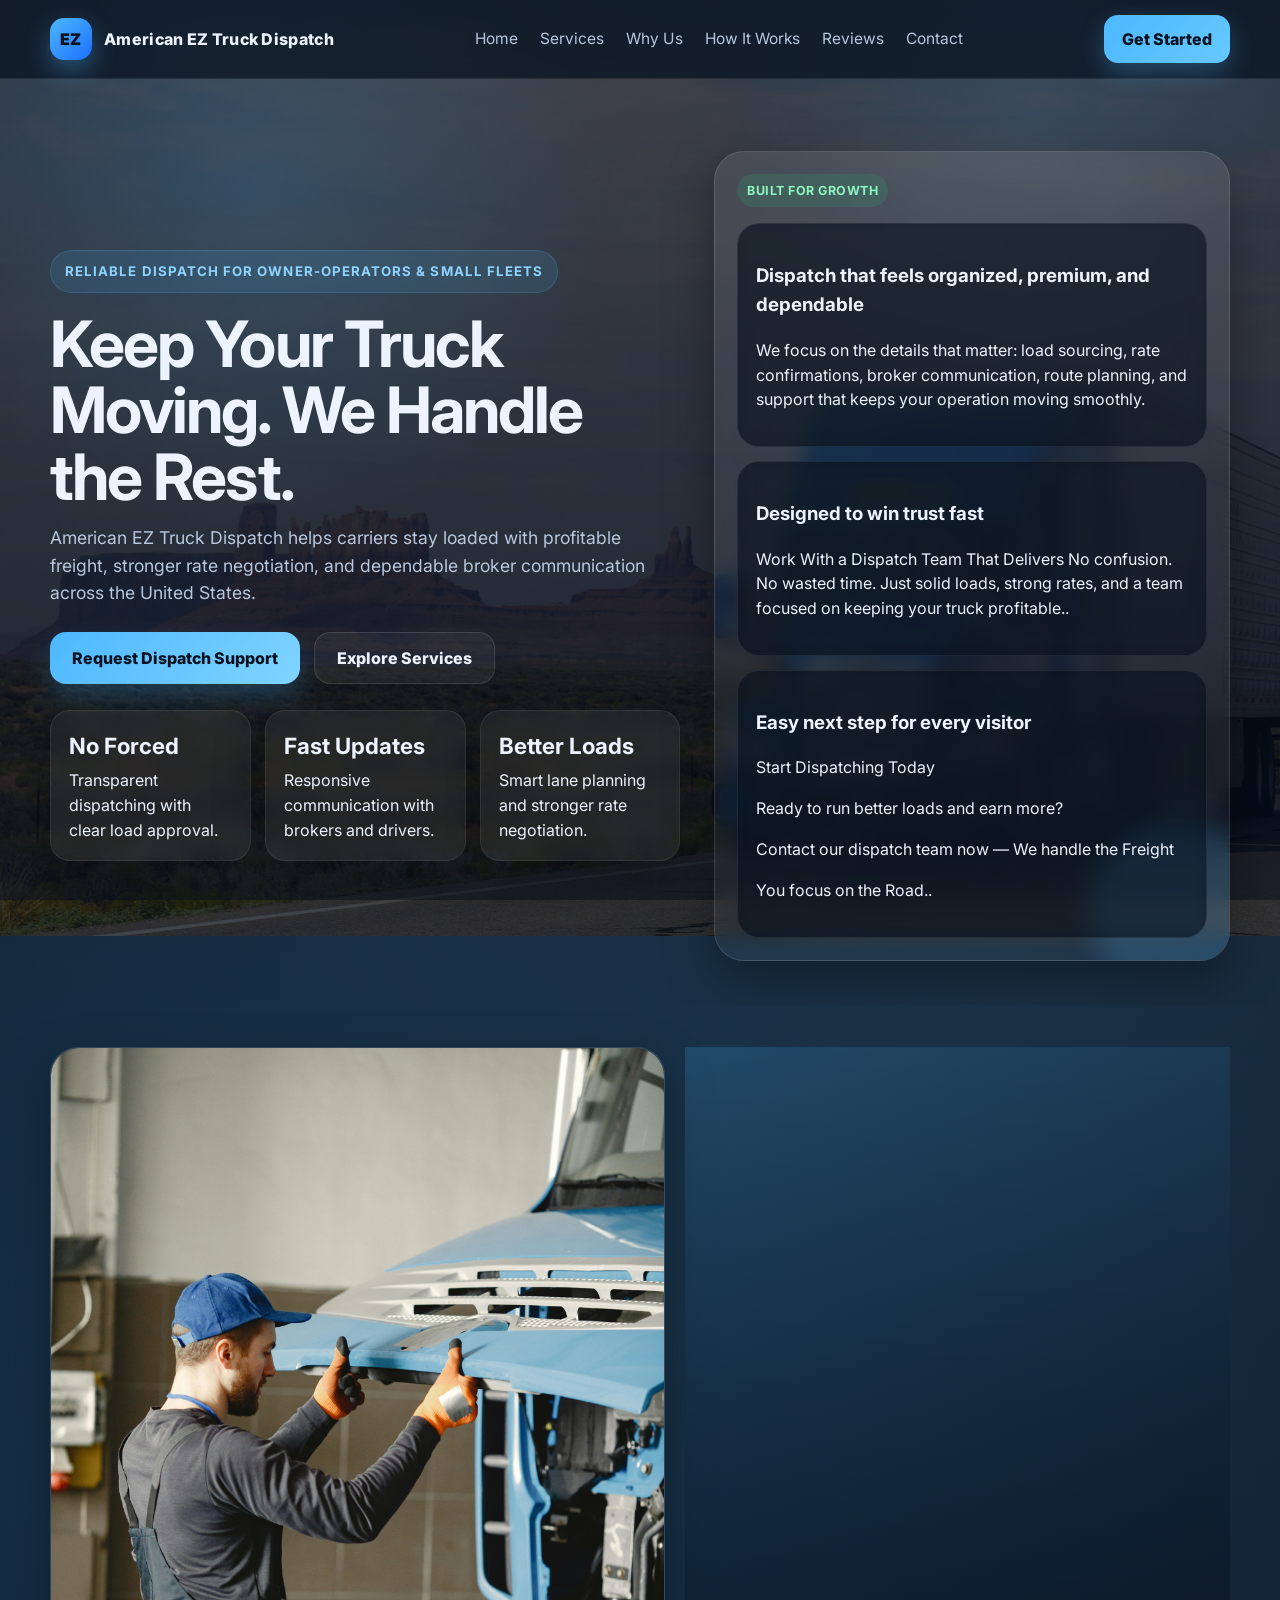
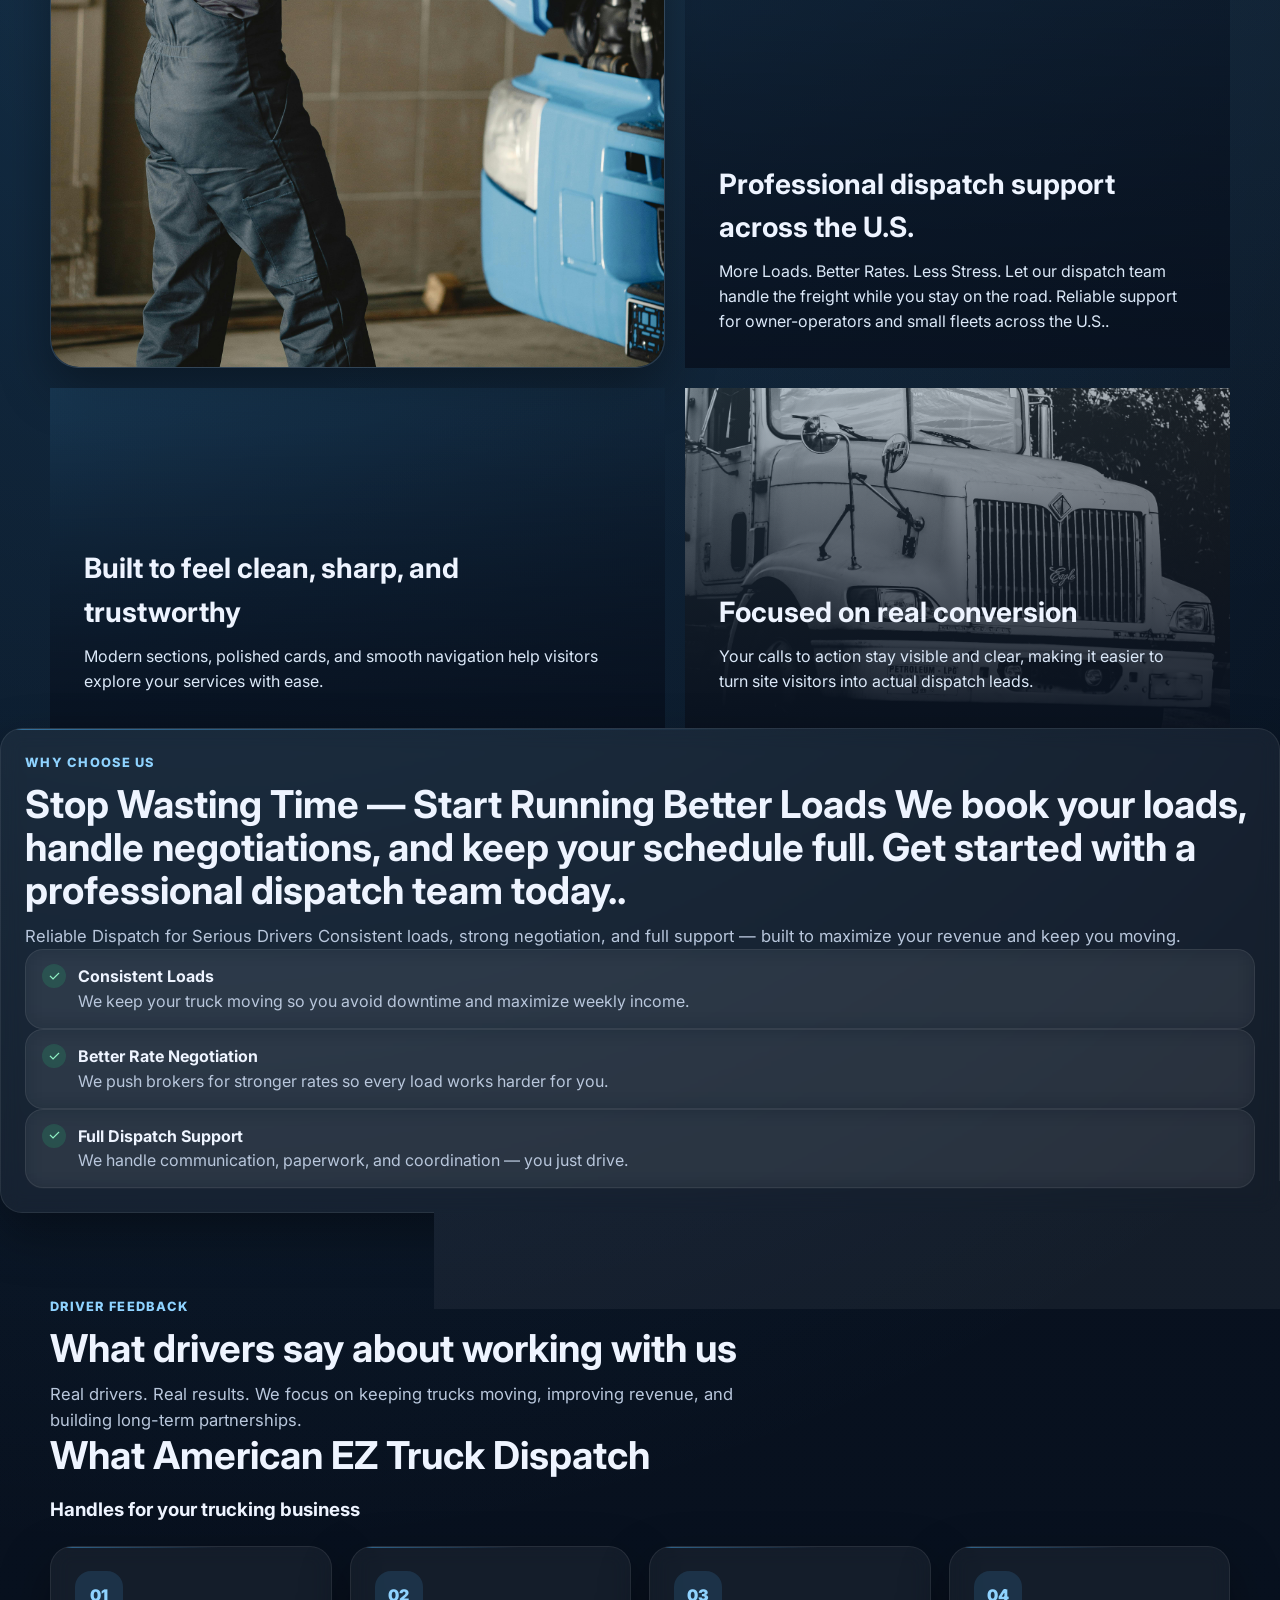
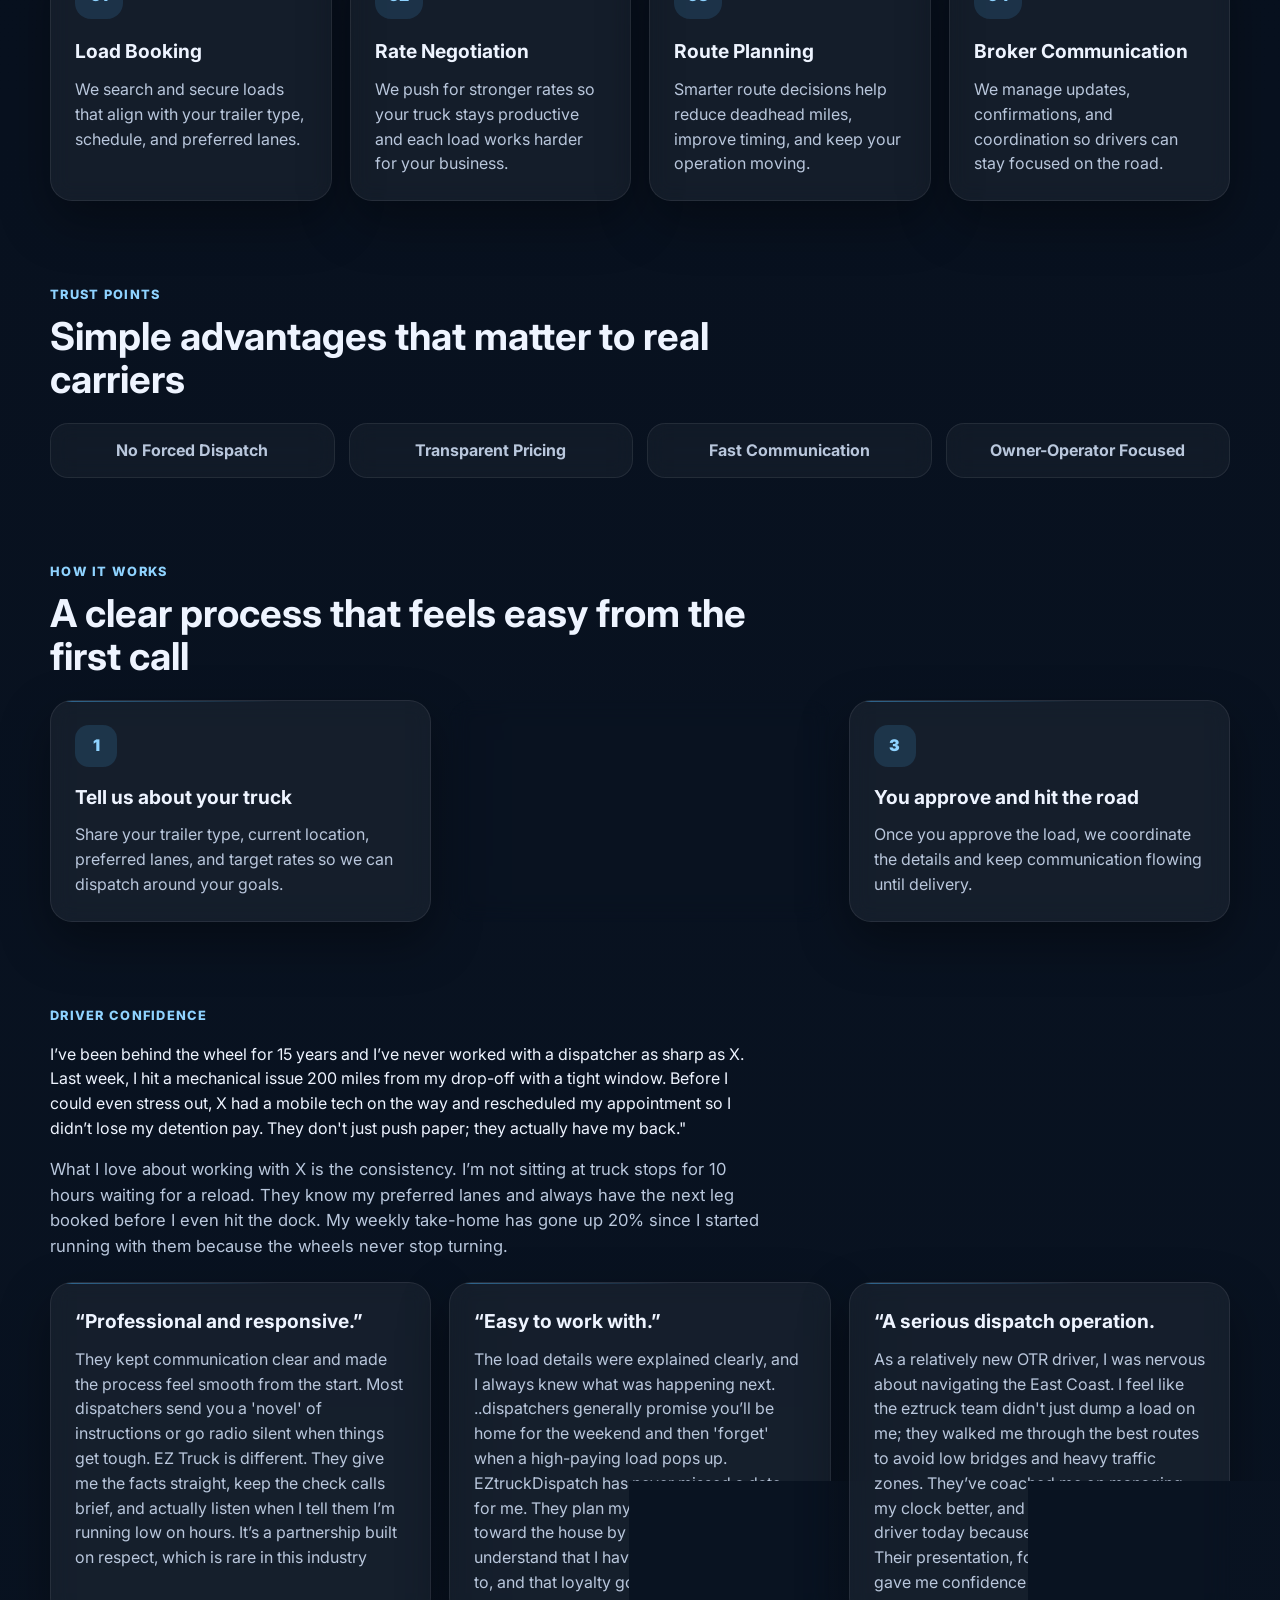
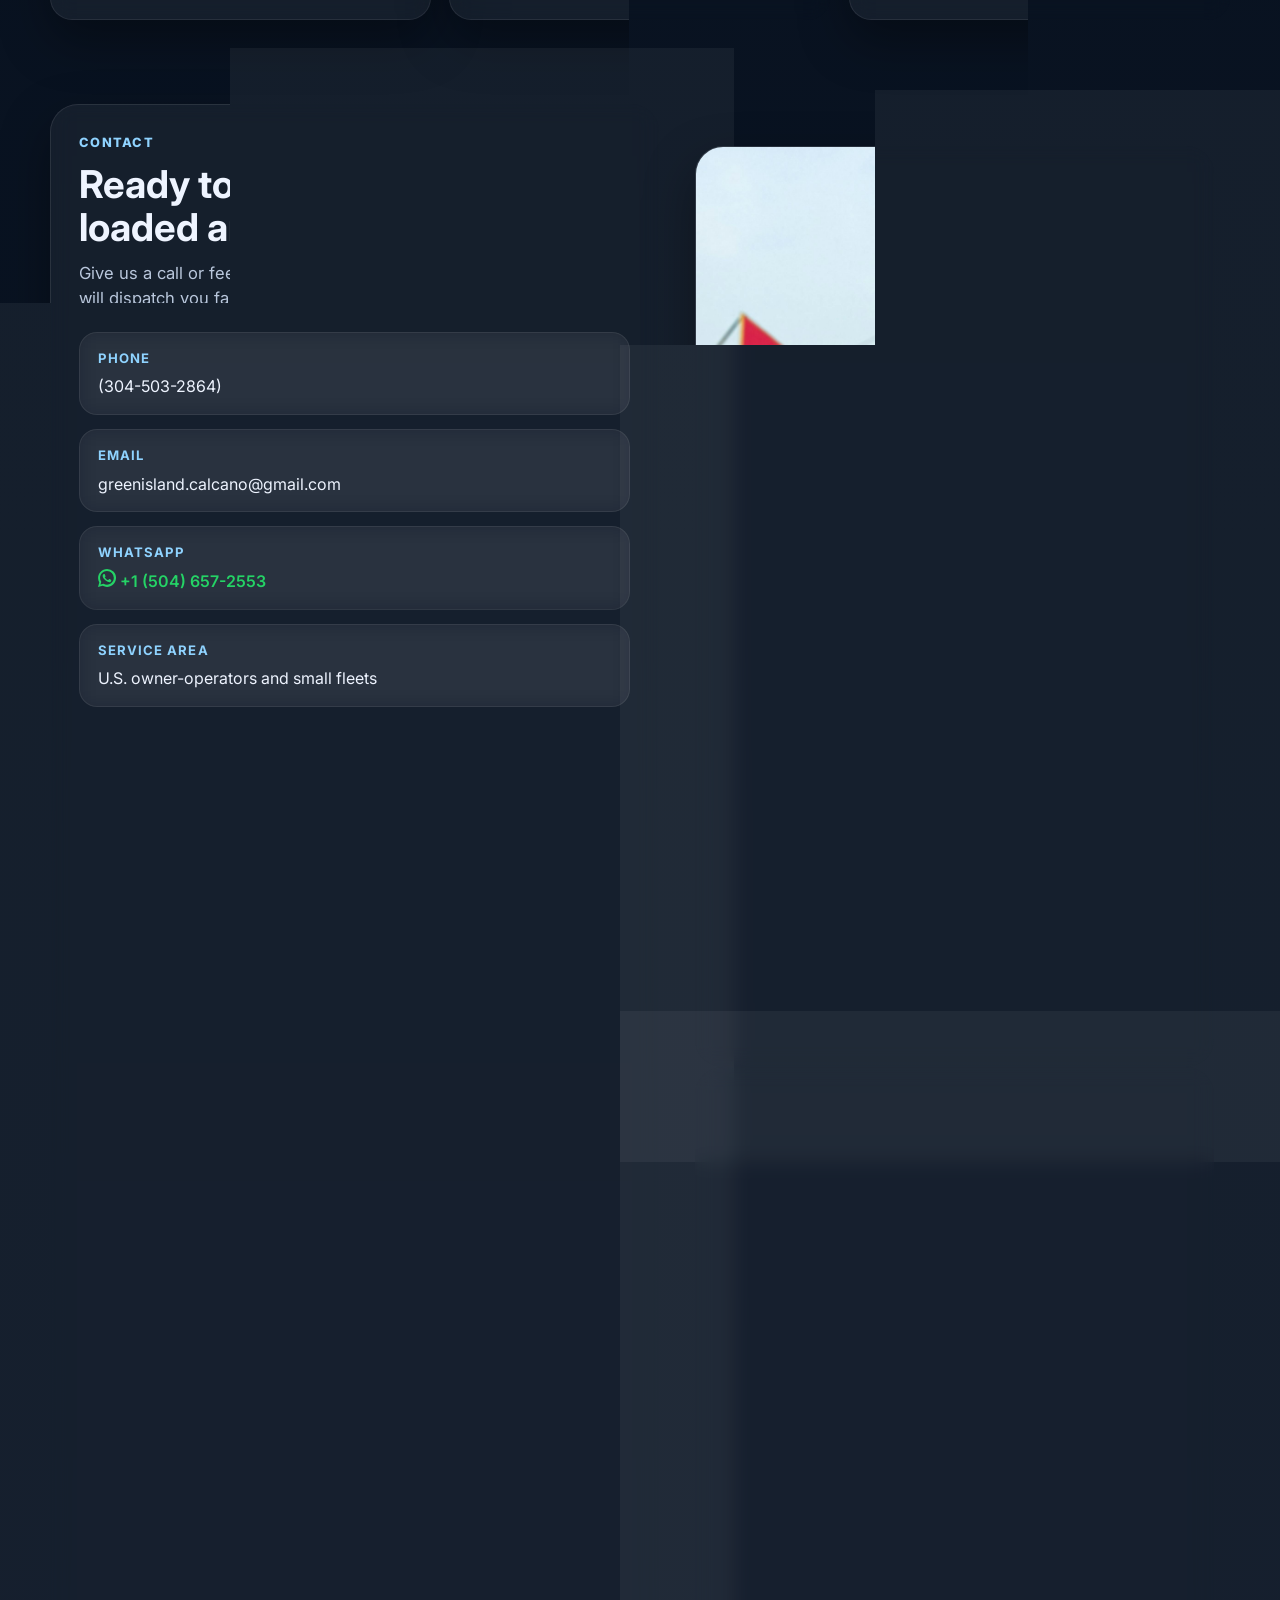
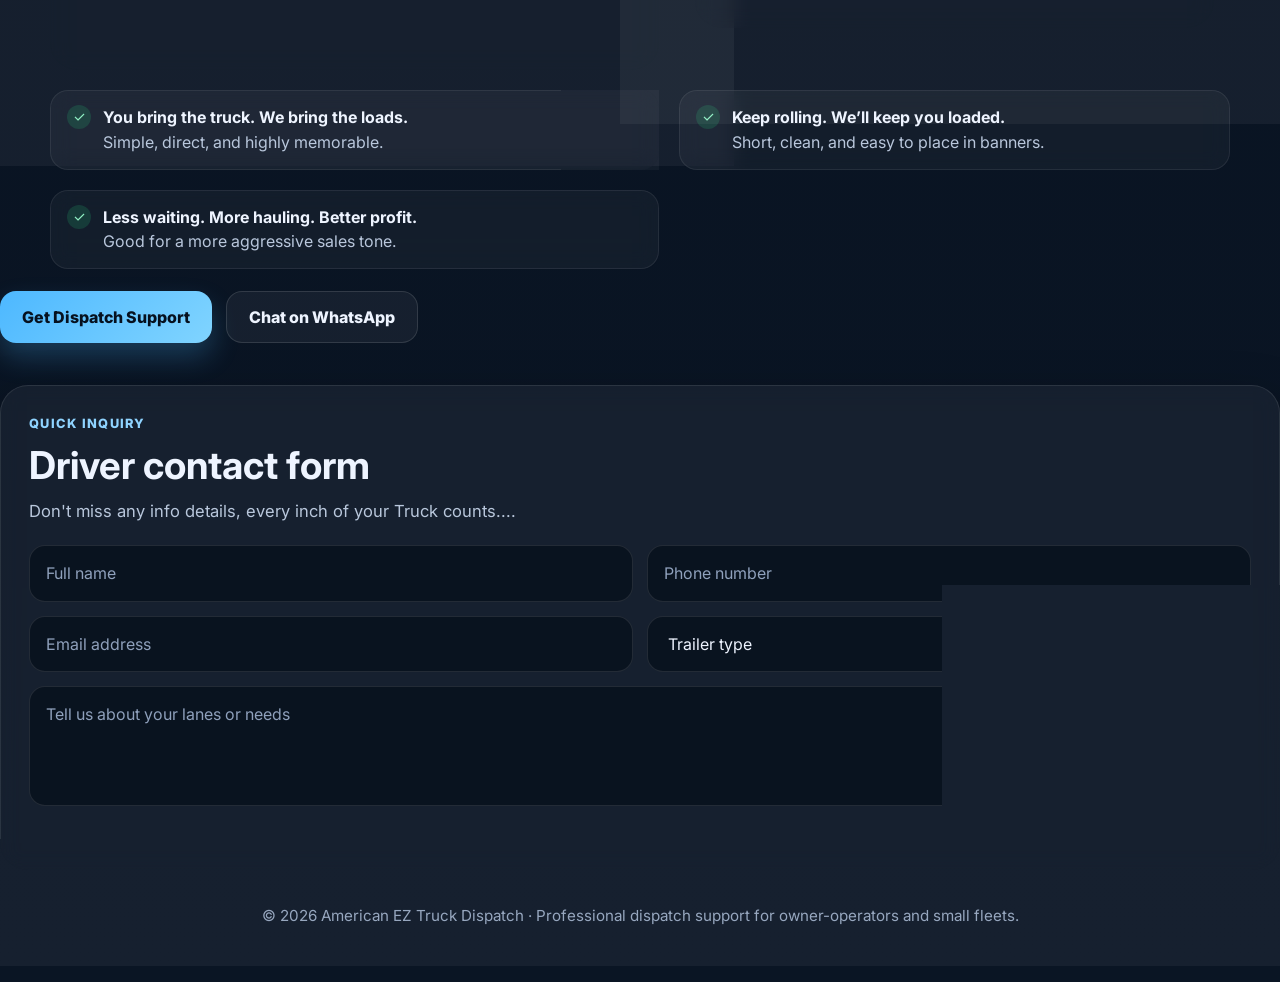
==== index.html @ eba37bed "Refactor slogan section in index.html Removed redundant slogan items and adjusted content for clarit" ====
<!DOCTYPE html>
<html lang="en">
<head>
 <link rel="stylesheet" href="/assets/css/style.css">
 <link href="https://fonts.googleapis.com/css2?family=Inter:wght@400;600;800&display=swap" rel="stylesheet">
 <meta charset="UTF-8" />
  <meta name="viewport" content="width=device-width, initial-scale=1.0" />
  <title>American EZ Truck Dispatch</title>
  <meta name="description" content="American EZ Truck Dispatch helps owner-operators and small fleets stay loaded with profitable freight through smart dispatch, rate negotiation, and reliable communication." />
  <style>
    :root {
      --bg: #08111f;
      --bg-soft: #0d1a2d;
      --panel: rgba(255,255,255,0.06);
      --panel-strong: rgba(255,255,255,0.1);
      --text: #eef4ff;
      --muted: #b9c7dc;
      --line: rgba(255,255,255,0.12);
      --accent: #4db8ff;
      --accent-2: #8fd3ff;
      --success: #29c77b;
      --shadow: 0 20px 50px rgba(0,0,0,0.35);
      --radius: 22px;
      --max: 1180px;
    }

    * { box-sizing: border-box; }
    html { scroll-behavior: smooth; }
    body {
      margin: 0;
      font-family: Inter, Arial, Helvetica, sans-serif;
      background:
        radial-gradient(circle at 15% 20%, rgba(77,184,255,0.18), transparent 28%),
        radial-gradient(circle at 85% 10%, rgba(143,211,255,0.12), transparent 22%),
        linear-gradient(180deg, #07101d 0%, #08111f 45%, #0a1524 100%);
      color: var(--text);
      line-height: 1.55;
    }

    a { color: inherit; text-decoration: none; }
    img { max-width: 100%; display: block; }

    .container {
      width: min(var(--max), calc(100% - 32px));
      margin: 0 auto;
    }

    .topbar {
      position: sticky;
      top: 0;
      z-index: 50;
      backdrop-filter: blur(14px);
      background: rgba(8, 17, 31, 0.72);
      border-bottom: 1px solid rgba(255,255,255,0.08);
    }

    .nav {
      display: flex;
      align-items: center;
      justify-content: space-between;
      gap: 20px;
      min-height: 78px;
    }

    .brand {
      display: flex;
      align-items: center;
      gap: 12px;
      font-weight: 800;
      letter-spacing: 0.3px;
    }

    .brand-mark {
      width: 42px;
      height: 42px;
      border-radius: 14px;
      display: grid;
      place-items: center;
      background: linear-gradient(135deg, var(--accent), #1d6fff);
      color: #06111f;
      font-weight: 900;
      box-shadow: 0 10px 24px rgba(77,184,255,0.35);
    }

    .nav-links {
      display: flex;
      align-items: center;
      gap: 22px;
      flex-wrap: wrap;
    }

    .nav-links a {
      color: var(--muted);
      font-size: 0.97rem;
      transition: 0.25s ease;
    }

    .nav-links a:hover { color: var(--text); }

    .nav-cta {
      display: inline-flex;
      align-items: center;
      justify-content: center;
      padding: 12px 18px;
      border-radius: 14px;
      background: linear-gradient(135deg, var(--accent), #66c8ff);
      color: #06111f;
      font-weight: 800;
      box-shadow: 0 10px 24px rgba(77,184,255,0.28);
    }

    .hero {
      position: relative;
      overflow: hidden;
      padding: 72px 0 44px;
    }

    .hero-grid {
      display: grid;
      grid-template-columns: 1.1fr 0.9fr;
      gap: 34px;
      align-items: center;
    }

    .eyebrow {
      display: inline-flex;
      padding: 10px 14px;
      border-radius: 999px;
      background: rgba(77,184,255,0.12);
      border: 1px solid rgba(77,184,255,0.18);
      color: var(--accent-2);
      font-size: 0.83rem;
      font-weight: 700;
      letter-spacing: 0.08em;
      text-transform: uppercase;
    }

    h1 {
      margin: 18px 0 14px;
      font-size: clamp(2.5rem, 5vw, 4.7rem);
      line-height: 1.04;
      letter-spacing: -0.03em;
    }

    .hero p.lead {
      max-width: 720px;
      font-size: 1.1rem;
      color: var(--muted);
      margin: 0 0 26px;
    }

    .hero-actions {
      display: flex;
      gap: 14px;
      flex-wrap: wrap;
      margin-bottom: 26px;
    }

    .btn {
      display: inline-flex;
      align-items: center;
      justify-content: center;
      min-height: 52px;
      padding: 0 22px;
      border-radius: 16px;
      font-weight: 800;
      transition: transform 0.22s ease, box-shadow 0.22s ease, background 0.22s ease;
    }

    .btn:hover { transform: translateY(-2px); }

    .btn-primary {
      background: linear-gradient(135deg, var(--accent), #80d4ff);
      color: #06111f;
      box-shadow: 0 14px 28px rgba(77,184,255,0.24);
    }

    .btn-secondary {
      background: rgba(255,255,255,0.05);
      border: 1px solid rgba(255,255,255,0.12);
      color: var(--text);
    }

    .hero-stats {
      display: grid;
      grid-template-columns: repeat(3, 1fr);
      gap: 14px;
      margin-top: 18px;
    }

    .stat {
      background: rgba(255,255,255,0.05);
      border: 1px solid rgba(255,255,255,0.08);
      border-radius: 20px;
      padding: 18px;
      box-shadow: var(--shadow);
    }

    .stat strong {
      display: block;
      font-size: 1.4rem;
      margin-bottom: 4px;
    }

    .hero-panel {
      position: relative;
      background: linear-gradient(180deg, rgba(255,255,255,0.09), rgba(255,255,255,0.04));
      border: 1px solid rgba(255,255,255,0.12);
      border-radius: 30px;
      padding: 22px;
      box-shadow: var(--shadow);
      overflow: hidden;
    }

    .hero-panel::before {
      content: "";
      position: absolute;
      inset: auto -40px -40px auto;
      width: 180px;
      height: 180px;
      border-radius: 50%;
      background: rgba(77,184,255,0.18);
      filter: blur(12px);
    }

    .mini-tag {
      display: inline-flex;
      padding: 7px 10px;
      border-radius: 999px;
      background: rgba(41,199,123,0.14);
      color: #8df5c1;
      font-size: 0.78rem;
      font-weight: 700;
      letter-spacing: 0.04em;
      text-transform: uppercase;
    }

    .panel-card {
      margin-top: 16px;
      background: rgba(7, 15, 27, 0.68);
      border: 1px solid rgba(255,255,255,0.08);
      border-radius: 22px;
      padding: 18px;
    }

    .panel-card + .panel-card { margin-top: 14px; }

    .section {
      padding: 42px 0;
    }

    .section-head {
      max-width: 720px;
      margin-bottom: 22px;
    }

    .section-kicker {
      color: var(--accent-2);
      text-transform: uppercase;
      letter-spacing: 0.1em;
      font-size: 0.8rem;
      font-weight: 800;
      margin-bottom: 10px;
    }

    h2 {
      font-size: clamp(1.8rem, 3vw, 3rem);
      line-height: 1.12;
      margin: 0 0 12px;
    }

    .section-desc {
      color: var(--muted);
      margin: 0;
      font-size: 1.04rem;
    }

    .cards-3, .cards-4, .steps, .reviews {
      display: grid;
      gap: 18px;
    }

    .cards-3 { grid-template-columns: repeat(3, 1fr); }
    .cards-4 { grid-template-columns: repeat(4, 1fr); }
    .steps { grid-template-columns: repeat(3, 1fr); }
    .reviews { grid-template-columns: repeat(3, 1fr); }

    .card {
      background: rgba(255,255,255,0.05);
      border: 1px solid rgba(255,255,255,0.08);
      border-radius: var(--radius);
      padding: 24px;
      box-shadow: var(--shadow);
      position: relative;
      overflow: hidden;
    }

    .card::after {
      content: "";
      position: absolute;
      inset: 0 auto auto 0;
      width: 100%;
      height: 1px;
      background: linear-gradient(90deg, rgba(77,184,255,0.5), transparent 60%);
    }

    .icon-box {
      width: 48px;
      height: 48px;
      border-radius: 16px;
      display: grid;
      place-items: center;
      background: rgba(77,184,255,0.14);
      color: var(--accent-2);
      font-weight: 900;
      margin-bottom: 18px;
    }

    .card h3 { margin: 0 0 10px; font-size: 1.2rem; }
    .card p { margin: 0; color: var(--muted); }

    .split {
      display: grid;
      grid-template-columns: 1.06fr 0.94fr;
      gap: 20px;
      align-items: stretch;
    }

    .check-list {
      display: grid;
      gap: 12px;
      margin-top: 18px;
    }

    .check-item {
      display: flex;
      gap: 12px;
      align-items: flex-start;
      padding: 14px 16px;
      background: rgba(255,255,255,0.04);
      border: 1px solid rgba(255,255,255,0.08);
      border-radius: 18px;
    }

    .check {
      width: 24px;
      height: 24px;
      border-radius: 50%;
      display: grid;
      place-items: center;
      background: rgba(41,199,123,0.18);
      color: #92f3c6;
      font-size: 0.9rem;
      flex: 0 0 24px;
    }

    .step-number {
      display: inline-flex;
      width: 42px;
      height: 42px;
      border-radius: 14px;
      align-items: center;
      justify-content: center;
      background: rgba(77,184,255,0.15);
      color: var(--accent-2);
      font-weight: 900;
      margin-bottom: 16px;
    }

    .slider-shell {
      position: relative;
      overflow: hidden;
      border-radius: 28px;
      border: 1px solid rgba(255,255,255,0.08);
      background: linear-gradient(135deg, rgba(255,255,255,0.07), rgba(255,255,255,0.03));
      box-shadow: var(--shadow);
      min-height: 340px;
    }

    .slides {
      display: flex;
      width: 300%;
      animation: slideShow 16s infinite;
    }

    .slide {
      width: 100%;
      min-height: 340px;
      padding: 34px;
      display: flex;
      flex-direction: column;
      justify-content: end;
      background-size: cover;
      background-position: center;
      position: relative;
    }

    .slide::before {
      content: "";
      position: absolute;
      inset: 0;
      background: linear-gradient(180deg, rgba(8,17,31,0.08) 0%, rgba(8,17,31,0.72) 74%, rgba(8,17,31,0.92) 100%);
    }

    .slide-content {
      position: relative;
      z-index: 1;
      max-width: 520px;
    }

    .slide h3 {
      margin: 0 0 10px;
      font-size: 1.75rem;
    }

    .slide p { margin: 0; color: #dbe8f8; }

    .slide-1 {
      background-image: linear-gradient(135deg, rgba(77,184,255,0.22), rgba(8,17,31,0.2)), url('https://images.unsplash.com/photo-1519003722824-194d4455a60c?auto=format&fit=crop&w=1400&q=80');
    }

    .slide-2 {
      background-image: linear-gradient(135deg, rgba(77,184,255,0.14), rgba(8,17,31,0.22)), url('https://images.unsplash.com/photo-1601584115197-04ecc0da31d7?auto=format&fit=crop&w=1400&q=80');
    }
.slide-3 {
  background-image: 
    linear-gradient(135deg, rgba(77,184,255,0.12), rgba(8,17,31,0.2)),
    url('/assets/images/white-truck.jpg');
}

    .contact-grid {
      display: grid;
      grid-template-columns: 1.05fr 0.95fr;
      gap: 20px;
    }

    .contact-box {
      background: rgba(255,255,255,0.05);
      border: 1px solid rgba(255,255,255,0.09);
      border-radius: 28px;
      padding: 28px;
      box-shadow: var(--shadow);
    }

    .contact-list {
      display: grid;
      gap: 14px;
      margin-top: 20px;
    }

    .contact-item {
      padding: 15px 18px;
      border-radius: 18px;
      background: rgba(255,255,255,0.04);
      border: 1px solid rgba(255,255,255,0.08);
    }

    .contact-item span {
      display: block;
      color: var(--accent-2);
      font-size: 0.82rem;
      text-transform: uppercase;
      letter-spacing: 0.08em;
      font-weight: 700;
      margin-bottom: 6px;
    }

    form {
      display: grid;
      gap: 14px;
      margin-top: 20px;
    }

    input, select, textarea {
      width: 100%;
      border: 1px solid rgba(255,255,255,0.1);
      background: rgba(7,15,27,0.7);
      color: var(--text);
      border-radius: 16px;
      padding: 15px 16px;
      font: inherit;
      outline: none;
    }

    textarea { min-height: 120px; resize: vertical; }
    input::placeholder, textarea::placeholder { color: #8fa1bc; }

    .form-row {
      display: grid;
      grid-template-columns: repeat(2, 1fr);
      gap: 14px;
    }

    .trust-band {
      margin-top: 10px;
      display: grid;
      grid-template-columns: repeat(4, 1fr);
      gap: 14px;
    }

    .trust-pill {
      text-align: center;
      padding: 14px;
      border-radius: 18px;
      background: rgba(255,255,255,0.04);
      border: 1px solid rgba(255,255,255,0.08);
      color: var(--muted);
      font-weight: 700;
    }

    footer {
      padding: 34px 0 54px;
      color: #97a7bf;
      text-align: center;
      font-size: 0.95rem;
    }

    @keyframes slideShow {
      0%, 28% { transform: translateX(0); }
      33%, 61% { transform: translateX(-33.3333%); }
      66%, 94% { transform: translateX(-66.6666%); }
      100% { transform: translateX(0); }
    }

    @media (max-width: 1100px) {
      .hero-grid, .split, .contact-grid, .cards-4 {
        grid-template-columns: 1fr 1fr;
      }
      .cards-3, .steps, .reviews, .trust-band {
        grid-template-columns: repeat(2, 1fr);
      }
    }

    @media (max-width: 820px) {
      .nav { flex-wrap: wrap; padding: 14px 0; }
      .nav-links { width: 100%; justify-content: center; }
      .hero-grid, .split, .contact-grid, .cards-3, .cards-4, .steps, .reviews, .trust-band, .form-row, .hero-stats {
        grid-template-columns: 1fr;
      }
      .hero { padding-top: 46px; }
      .slide { min-height: 280px; padding: 24px; }
      .slider-shell { min-height: 280px; }
    }
  </style>
</head>
<body>
  <header class="topbar">
    <div class="container nav">
      <a class="brand" href="#home">
        <span class="brand-mark">EZ</span>
        <span>American EZ Truck Dispatch</span>
      </a>

      <nav class="nav-links" aria-label="Main navigation">
        <a href="#home">Home</a>
        <a href="#services">Services</a>
        <a href="#why-us">Why Us</a>
        <a href="#how-it-works">How It Works</a>
        <a href="#reviews">Reviews</a>
        <a href="#contact">Contact</a>
      </nav>

      <a class="nav-cta" href="#contact">Get Started</a>
    </div>
  </header>

  <main>
    <section class="hero" id="home">
      <div class="container hero-grid">
        <div>
          <span class="eyebrow">Reliable Dispatch for Owner-Operators & Small Fleets</span>
          <h1>Keep Your Truck Moving. We Handle the Rest.</h1>
          <p class="lead">
            American EZ Truck Dispatch helps carriers stay loaded with profitable freight, stronger rate negotiation, and dependable broker communication across the United States.
          </p>

          <div class="hero-actions">
            <a class="btn btn-primary" href="#contact">Request Dispatch Support</a>
            <a class="btn btn-secondary" href="#services">Explore Services</a>
          </div>

          <div class="hero-stats">
            <div class="stat">
              <strong>No Forced</strong>
              Transparent dispatching with clear load approval.
            </div>
            <div class="stat">
              <strong>Fast Updates</strong>
              Responsive communication with brokers and drivers.
            </div>
            <div class="stat">
              <strong>Better Loads</strong>
              Smart lane planning and stronger rate negotiation.
            </div>
          </div>
        </div>

        <div class="hero-panel">
          <span class="mini-tag">Built for growth</span>
          <div class="panel-card">
            <h3>Dispatch that feels organized, premium, and dependable</h3>
            <p>We focus on the details that matter: load sourcing, rate confirmations, broker communication, route planning, and support that keeps your operation moving smoothly.</p>
          </div>
          <div class="panel-card">
            <h3>Designed to win trust fast</h3>
            <p>Work With a Dispatch Team That Delivers
             No confusion. No wasted time. Just solid loads, 
             strong rates, and a team focused on keeping your truck profitable..</p>
          </div>
          <div class="panel-card">
            <h3>Easy next step for every visitor</h3>
            <p>Start Dispatching Today</p>
             <p>Ready to run better loads and earn more?</p> 
             <p>Contact our dispatch team now — We handle the Freight</p>
             <p>You focus on the Road..</p>
          </div>
        </div>
      </div>
    </section>

    <section class="section">
      <div class="container split">
        <div class="slider-shell" style="padding:0; overflow:hidden;">
  <img src="/assets/images/checking-truck.jpg" alt="Truck dispatch service" style="width:100%; height:100%; object-fit:cover; border-radius:28px;">
</div>
            <article class="slide slide-1">
              <div class="slide-content">
                <h3>Professional dispatch support across the U.S.</h3>
                <p>More Loads. Better Rates. Less Stress.
                 Let our dispatch team handle the freight while you stay on the road. 
                 Reliable support for owner-operators and small fleets across the U.S..</p>
              </div>
            </article>
            <article class="slide slide-2">
              <div class="slide-content">
                <h3>Built to feel clean, sharp, and trustworthy</h3>
                <p>Modern sections, polished cards, and smooth navigation help visitors explore your services with ease.</p>
              </div>
            </article>
            <article class="slide slide-3">
              <div class="slide-content">
                <h3>Focused on real conversion</h3>
                <p>Your calls to action stay visible and clear, making it easier to turn site visitors into actual dispatch leads.</p>
              </div>
            </article>
          </div>
        </div>

        <div class="card" id="why-us">
          <div class="section-kicker">Why choose us</div>
          <h2>Stop Wasting Time — Start Running Better Loads
           We book your loads, handle negotiations, 
           and keep your schedule full. 
           Get started with a professional dispatch team today..</h2>
          <p class="section-desc">Reliable Dispatch for Serious Drivers
           Consistent loads, strong negotiation, 
           and full support — built to maximize your revenue and keep you moving.</p>

          <div class="check-item">
  <span class="check">✓</span>
  <div>
    <strong>Consistent Loads</strong><br>
    <span style="color:var(--muted);">We keep your truck moving so you avoid downtime and maximize weekly income.</span>
  </div>
</div>

<div class="check-item">
  <span class="check">✓</span>
  <div>
    <strong>Better Rate Negotiation</strong><br>
    <span style="color:var(--muted);">We push brokers for stronger rates so every load works harder for you.</span>
  </div>
</div>

<div class="check-item">
  <span class="check">✓</span>
  <div>
    <strong>Full Dispatch Support</strong><br>
    <span style="color:var(--muted);">We handle communication, paperwork, and coordination — you just drive.</span>
  </div>
</div>
        </div>
      </div>
    </section>

    <section class="section" id="services">
      <div class="container">
        <div class="section-head">
         <div class="section-kicker">Driver feedback</div>
<h2>What drivers say about working with us</h2>
<p class="section-desc">
Real drivers. Real results. We focus on keeping trucks moving, improving revenue, and building long-term partnerships.
</p>
          <h2>What American EZ Truck Dispatch</h2> 
         <h3>Handles for your trucking business</h3>
        </div>

        <div class="cards-4">
          <article class="card">
            <div class="icon-box">01</div>
            <h3>Load Booking</h3>
            <p>We search and secure loads that align with your trailer type, schedule, and preferred lanes.</p>
          </article>
          <article class="card">
            <div class="icon-box">02</div>
            <h3>Rate Negotiation</h3>
            <p>We push for stronger rates so your truck stays productive and each load works harder for your business.</p>
          </article>
          <article class="card">
            <div class="icon-box">03</div>
            <h3>Route Planning</h3>
            <p>Smarter route decisions help reduce deadhead miles, improve timing, and keep your operation moving.</p>
          </article>
          <article class="card">
            <div class="icon-box">04</div>
            <h3>Broker Communication</h3>
            <p>We manage updates, confirmations, and coordination so drivers can stay focused on the road.</p>
          </article>
        </div>
      </div>
    </section>

    <section class="section">
      <div class="container">
        <div class="section-head">
          <div class="section-kicker">Trust points</div>
          <h2>Simple advantages that matter to real carriers</h2>
        </div>

        <div class="trust-band">
          <div class="trust-pill">No Forced Dispatch</div>
          <div class="trust-pill">Transparent Pricing</div>
          <div class="trust-pill">Fast Communication</div>
          <div class="trust-pill">Owner-Operator Focused</div>
        </div>
      </div>
    </section>

    <section class="section" id="how-it-works">
      <div class="container">
        <div class="section-head">
          <div class="section-kicker">How it works</div>
          <h2>A clear process that feels easy from the first call</h2>
        </div>

        <div class="steps">
          <article class="card">
            <span class="step-number">1</span>
            <h3>Tell us about your truck</h3>
            <p>Share your trailer type, current location, preferred lanes, and target rates so we can dispatch around your goals.</p>
          </article>
          <article class="card">
            <span class="step-number">2</span>
            <h3>We find and negotiate loads</h3>
            <p>We search, evaluate, and communicate with brokers before bringing you the right opportunities.</p>
          </article>
          <article class="card">
            <span class="step-number">3</span>
            <h3>You approve and hit the road</h3>
            <p>Once you approve the load, we coordinate the details and keep communication flowing until delivery.</p>
          </article>
        </div>
      </div>
    </section>

    <section class="section" id="reviews">
      <div class="container">
        <div class="section-head">
          <div class="section-kicker">Driver confidence</div>
          <p>I’ve been behind the wheel for 15 years
         and I’ve never worked with a dispatcher as sharp as X. 
         Last week, I hit a mechanical issue 200 miles from my drop-off with a tight window. 
         Before I could even stress out, X had a mobile tech on the way and rescheduled my appointment
         so I didn’t lose my detention pay. They don't just push paper; they actually have my back."</p>
         
          <p class="section-desc">What I love about working with X is the consistency. 
           I’m not sitting at truck stops for 10 hours waiting for a reload. 
           They know my preferred lanes and always have the next leg booked before I even hit the dock.
           My weekly take-home has gone up 20% since I started running with them because the wheels never stop turning.</p>
        </div>

        <div class="reviews">
          <article class="card">
            <h3>“Professional and responsive.”</h3>
            <p>They kept communication clear and made the process feel smooth from the start.
             Most dispatchers send you a 'novel' of instructions or go radio silent when things get tough. 
             EZ Truck is different. They give me the facts straight, keep the check calls brief, 
             and actually listen  when I tell them I’m running low on hours. 
             It’s a partnership built on respect, which is rare in this industry</p>
          </article>
          <article class="card">
            <h3>“Easy to work with.”</h3>
            <p>The load details were explained clearly, and I always knew what was happening next.
             ..dispatchers generally promise you’ll be home for the weekend 
             and then 'forget' when a high-paying load pops up. EZtruckDispatch has never missed a date for me. 
             They plan my routes so I’m heading toward the house by Thursday night. 
             They understand that I have a family to get back to, and that loyalty goes a long way</p>
          </article>
          <article class="card">
            <h3>“A serious dispatch operation.</h3>
             <p>As a relatively new OTR driver, I was nervous about navigating the East Coast. 
             I feel like the eztruck team didn't just dump a load on me; 
             they walked me through the best routes to avoid low bridges and heavy traffic zones.
             They’ve coached me on managing my clock better, 
             and I’m a more confident driver today because of their guidance</p>
            <p>Their presentation, follow-up, and speed gave me confidence right away.</p>
          </article>
        </div>
      </div>
    </section>

    <section class="section" id="contact">
      <div class="container contact-grid">
        <div class="contact-box">
          <div class="section-kicker">Contact</div>
          <h2>Ready to keep your truck loaded and profitable?</h2>
          <p class="section-desc">Give us a call or feel free to contact us. Bring your passion, and we will dispatch you faith.</p>

          <div class="contact-list">
            <div class="contact-item">
              <span>Phone</span>
              (304-503-2864)
            </div>
            <div class="contact-item">
              <span>Email</span>
              greenisland.calcano@gmail.com
            </div>
            <div class="contact-item whatsapp">
  <span>WhatsApp</span>
  <a href="https://wa.me/15046572553?text=Hi%20I%20need%20dispatch%20service" target="_blank">
    
    <svg xmlns="http://www.w3.org/2000/svg" width="18" height="18" viewBox="0 0 24 24" fill="#25D366">
      <path d="M20.52 3.48A11.86 11.86 0 0012.06 0C5.46 0 .1 5.36.1 11.96c0 2.11.55 4.18 1.6 6.01L0 24l6.2-1.62a11.94 11.94 0 005.86 1.49h.01c6.6 0 11.96-5.36 11.96-11.96 0-3.2-1.25-6.2-3.51-8.43zM12.07 21.1a9.13 9.13 0 01-4.65-1.27l-.33-.2-3.68.96.98-3.59-.21-.37a9.07 9.07 0 01-1.39-4.87c0-5.04 4.1-9.14 9.15-9.14 2.44 0 4.73.95 6.45 2.67a9.1 9.1 0 012.68 6.47c0 5.04-4.1 9.14-9.15 9.14zm5.04-6.83c-.28-.14-1.64-.81-1.9-.9-.26-.1-.45-.14-.64.14-.19.28-.73.9-.9 1.08-.17.19-.33.21-.61.07-.28-.14-1.2-.44-2.28-1.4-.84-.75-1.4-1.68-1.56-1.96-.16-.28-.02-.43.12-.57.13-.13.28-.33.42-.49.14-.17.19-.28.28-.47.09-.19.05-.35-.02-.49-.07-.14-.64-1.54-.88-2.11-.23-.55-.46-.47-.64-.48h-.54c-.19 0-.49.07-.75.35-.26.28-1 1-1 2.43s1.02 2.82 1.16 3.02c.14.19 2.01 3.07 4.87 4.3.68.29 1.21.47 1.62.6.68.22 1.3.19 1.79.12.55-.08 1.64-.67 1.87-1.32.23-.66.23-1.22.16-1.32-.07-.1-.26-.16-.54-.3z"/>
    </svg>

    +1 (504) 657-2553
  </a>
</div>
            <div class="contact-item">
              <span>Service area</span>
              U.S. owner-operators and small fleets
            </div>
          </div>

          <div class="hero-actions" style="margin-top:22px; margin-bottom:0;">
            <a class="btn btn-primary" href="mailto:dispatch@americanez-truckdispatch.com">Email Us</a>
            <a class="btn btn-secondary" href="https://wa.me/15046572553">Chat on WhatsApp</a>
          </div>
        </div>
       
<section class="section">
  <div class="container">
    <div class="slogan-feature">

      <div class="slogan-image-card">
        <img src="/assets/images/man-on-load.jpg" alt="Worker carrying a heavy load" />
      </div>

      <div class="slogan-content-card">
        <div class="section-kicker">Built for hard-working drivers</div>
<p class="section-desc">
          Every mile matters. We help owner-operators stay loaded with stronger rates, smarter planning, and dependable dispatch support.
        </p>
        <h2>You bring the wheels. We’ll find the perfect load.</h2>

        <div class="slogan-list">
          <div class="slogan-item">
            <span class="check">✓</span>
            <div>
              <strong>You bring the truck. We bring the loads.</strong>
              <p>Simple, direct, and memorable.</p>
            </div>
          </div>

          <div class="slogan-item">
            <span class="check">✓</span>
            
          </div>
        </div>

        <div class="hero-actions" style="margin-top: 24px; margin-bottom: 0;">
          <a class="btn btn-primary" href="#contact">Get Dispatch Support</a>
          <a class="btn btn-secondary" href="https://wa.me/15046572553" target="_blank">Chat on WhatsApp</a>
        </div>
      </div>

    </div>
  </div>
</section>

          <div class="check-item">
            <span class="check">✓</span>
            <div>
              <strong>You bring the truck. We bring the loads.</strong><br>
              <span style="color:var(--muted);">Simple, direct, and highly memorable.</span>
            </div>
          </div>

          <div class="check-item">
            <span class="check">✓</span>
            <div>
              <strong>Keep rolling. We’ll keep you loaded.</strong><br>
              <span style="color:var(--muted);">Short, clean, and easy to place in banners.</span>
            </div>
          </div>

          <div class="check-item">
            <span class="check">✓</span>
            <div>
              <strong>Less waiting. More hauling. Better profit.</strong><br>
              <span style="color:var(--muted);">Good for a more aggressive sales tone.</span>
            </div>
          </div>
        </div>

        <div class="hero-actions" style="margin-top:22px; margin-bottom:0;">
          <a class="btn btn-primary" href="#contact">Get Dispatch Support</a>
          <a class="btn btn-secondary" href="https://wa.me/15046572553" target="_blank">Chat on WhatsApp</a>
        </div>
      </div>

    </div>
  </div>
</section>
        <div class="contact-box">
          <div class="section-kicker">Quick inquiry</div>
          <h2>Driver contact form</h2>
          <p class="section-desc">Don't miss any info details, every inch of your Truck counts....</p>

          <form action="https://formspree.io/f/xvzvldwe" method="POST">

  <div class="form-row">
    <input type="text" name="name" placeholder="Full name" required />
    <input type="text" name="phone" placeholder="Phone number" required />
  </div>

  <div class="form-row">
    <input type="email" name="email" placeholder="Email address" required />
    
    <select name="equipment">
      <option value="">Trailer type</option>
      <option>Dry Van</option>
      <option>Flatbed</option>
      <option>Reefer</option>
      <option>Box Truck</option>
    </select>
  </div>

  <textarea name="message" placeholder="Tell us about your lanes or needs"></textarea>

  <!-- hidden enhancements -->
  <input type="hidden" name="_subject" value="New Dispatch Lead">
  <input type="hidden" name="_captcha" value="false">

  <button type="submit">Get Dispatch Now</button>

</form>
        </div>
      </div>
    </section>
  </main>

  <footer>
    © 2026 American EZ Truck Dispatch · Professional dispatch support for owner-operators and small fleets.
  </footer>
</body>
</html>
---- assets/css/style.css ----
/* ===== Full-screen moving trucking background ===== */

body {
  position: relative;
  background: #08111f;
  overflow-x: hidden;
}

body::before {
  content: "";
  position: fixed;
  inset: 0;
  z-index: -2;
  background:
    linear-gradient(rgba(5, 12, 22, 0.62), rgba(5, 12, 22, 0.72)),
    url("/assets/images/truck-hero.jpg") center center / cover no-repeat;
  transform: scale(1.08);
  animation: slowTruckMotion 32s ease-in-out infinite alternate;
  will-change: transform, background-position;
}

body::after {
  content: "";
  position: fixed;
  inset: 0;
  z-index: -1;
  background:
    radial-gradient(circle at 20% 20%, rgba(77, 184, 255, 0.16), transparent 28%),
    radial-gradient(circle at 80% 15%, rgba(143, 211, 255, 0.10), transparent 22%),
    linear-gradient(to bottom, rgba(8, 17, 31, 0.18), rgba(8, 17, 31, 0.55));
  pointer-events: none;
}

@keyframes slowTruckMotion {
  0% {
    transform: scale(1.08) translateX(0) translateY(0);
    background-position: center center;
  }
  50% {
    transform: scale(1.12) translateX(-1.2%) translateY(-0.8%);
    background-position: center 48%;
  }
  100% {
    transform: scale(1.1) translateX(1.2%) translateY(0.8%);
    background-position: center 52%;
  }
}

/* Optional: make sections feel like floating glass panels */
.topbar,
.hero-panel,
.card,
.contact-box,
.stat,
.trust-pill,
.check-item,
.panel-card,
.contact-item {
  backdrop-filter: blur(10px);
  -webkit-backdrop-filter: blur(10px);
}

/* Optional: slightly richer hero feel */
.hero,
.section,
footer {
  position: relative;
  z-index: 1;
}
body {
  font-family: 'Inter', sans-serif;
}
.contact-item a {
  color: #25D366;
  font-weight: 600;
  text-decoration: none;
}

.contact-item a:hover {
  text-decoration: underline;
}
<div class="contact-item whatsapp">
  <span>WhatsApp</span>
  <a href="https://wa.me/15046572553?text=Hi%20I%20need%20dispatch%20service" target="_blank">
    
    <svg xmlns="http://www.w3.org/2000/svg" width="18" height="18" viewBox="0 0 24 24" fill="#25D366">
      <path d="M20.52 3.48A11.86 11.86 0 0012.06 0C5.46 0 .1 5.36.1 11.96c0 2.11.55 4.18 1.6 6.01L0 24l6.2-1.62a11.94 11.94 0 005.86 1.49h.01c6.6 0 11.96-5.36 11.96-11.96 0-3.2-1.25-6.2-3.51-8.43zM12.07 21.1a9.13 9.13 0 01-4.65-1.27l-.33-.2-3.68.96.98-3.59-.21-.37a9.07 9.07 0 01-1.39-4.87c0-5.04 4.1-9.14 9.15-9.14 2.44 0 4.73.95 6.45 2.67a9.1 9.1 0 012.68 6.47c0 5.04-4.1 9.14-9.15 9.14zm5.04-6.83c-.28-.14-1.64-.81-1.9-.9-.26-.1-.45-.14-.64.14-.19.28-.73.9-.9 1.08-.17.19-.33.21-.61.07-.28-.14-1.2-.44-2.28-1.4-.84-.75-1.4-1.68-1.56-1.96-.16-.28-.02-.43.12-.57.13-.13.28-.33.42-.49.14-.17.19-.28.28-.47.09-.19.05-.35-.02-.49-.07-.14-.64-1.54-.88-2.11-.23-.55-.46-.47-.64-.48h-.54c-.19 0-.49.07-.75.35-.26.28-1 1-1 2.43s1.02 2.82 1.16 3.02c.14.19 2.01 3.07 4.87 4.3.68.29 1.21.47 1.62.6.68.22 1.3.19 1.79.12.55-.08 1.64-.67 1.87-1.32.23-.66.23-1.22.16-1.32-.07-.1-.26-.16-.54-.3z"/>
    </svg>

    +1 (504) 657-2553
  </a>
</div>
.slogan-feature {
  display: grid;
  grid-template-columns: 1fr 1.05fr;
  gap: 28px;
  align-items: stretch;
}

.slogan-image-card,
.slogan-content-card {
  background: rgba(255,255,255,0.05);
  border: 1px solid rgba(255,255,255,0.08);
  border-radius: 28px;
  box-shadow: 0 20px 50px rgba(0,0,0,0.35);
  overflow: hidden;
  backdrop-filter: blur(10px);
  -webkit-backdrop-filter: blur(10px);
}

.slogan-image-card {
  min-height: 560px;
}

.slogan-image-card img {
  width: 100%;
  height: 100%;
  object-fit: cover;
  display: block;
}

.slogan-content-card {
  padding: 32px;
}

.slogan-content-card h2 {
  margin-bottom: 14px;
}

.slogan-list {
  display: grid;
  gap: 14px;
  margin-top: 24px;
}

.slogan-item {
  display: flex;
  align-items: flex-start;
  gap: 12px;
  padding: 16px 18px;
  border-radius: 20px;
  background: rgba(255,255,255,0.04);
  border: 1px solid rgba(255,255,255,0.08);
}

.slogan-item strong {
  display: block;
  margin-bottom: 4px;
  color: var(--text);
}

.slogan-item p {
  margin: 0;
  color: var(--muted);
  font-size: 0.98rem;
}

@media (max-width: 980px) {
  .slogan-feature {
    grid-template-columns: 1fr;
  }

  .slogan-image-card {
    min-height: 420px;
  }

  .slogan-content-card {
    padding: 24px;
  }
}
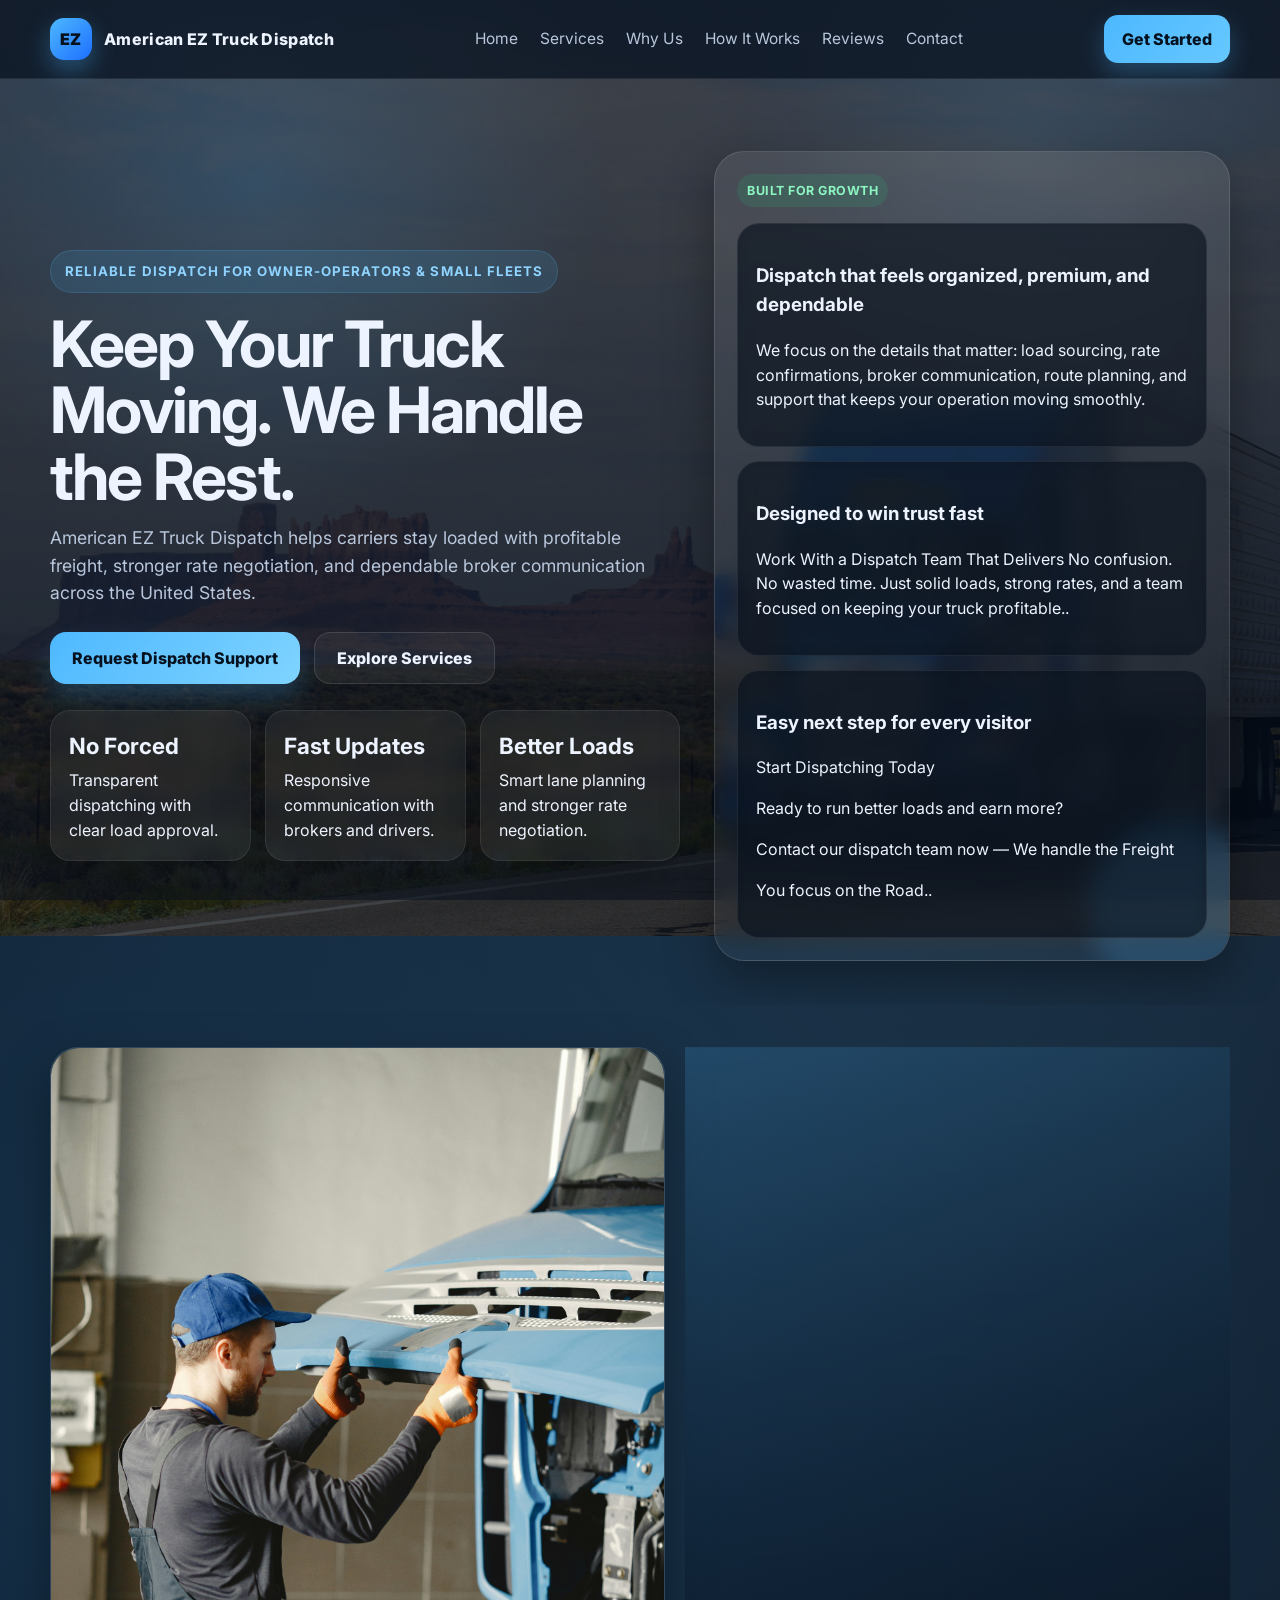
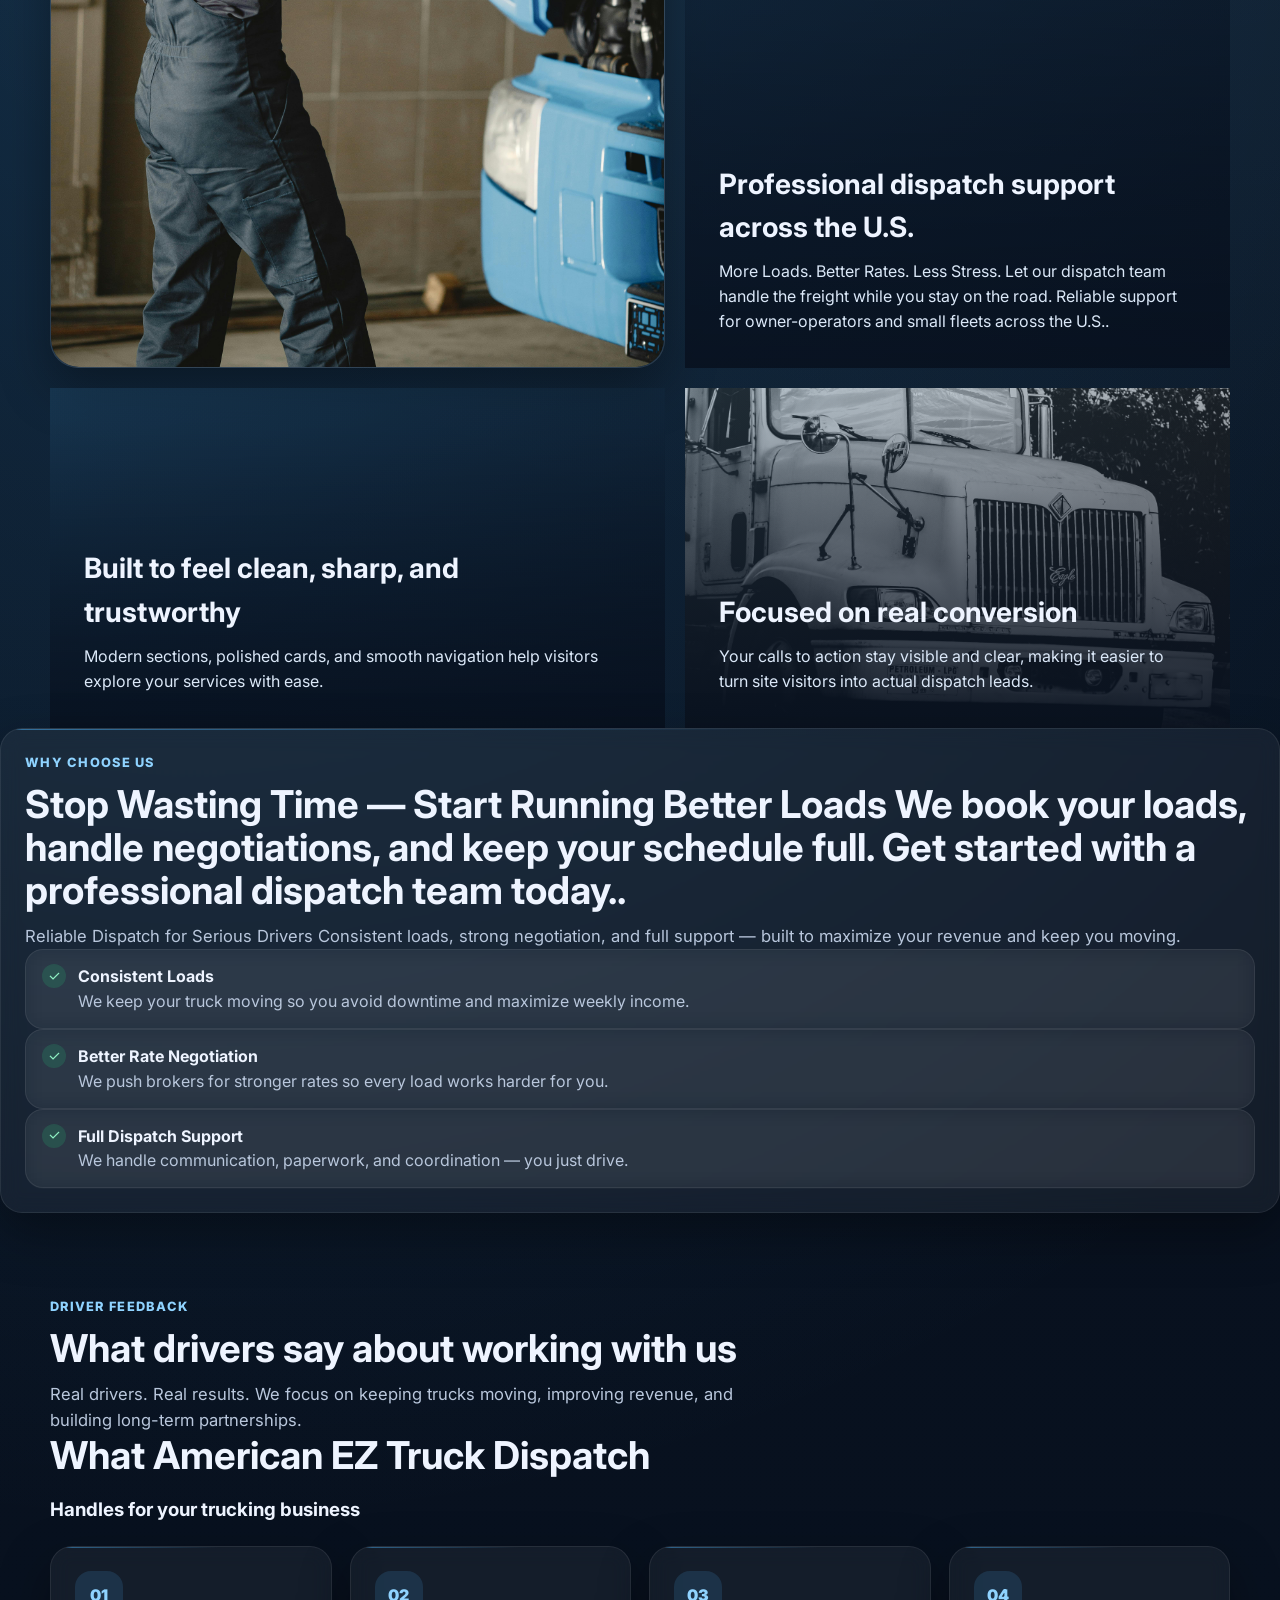
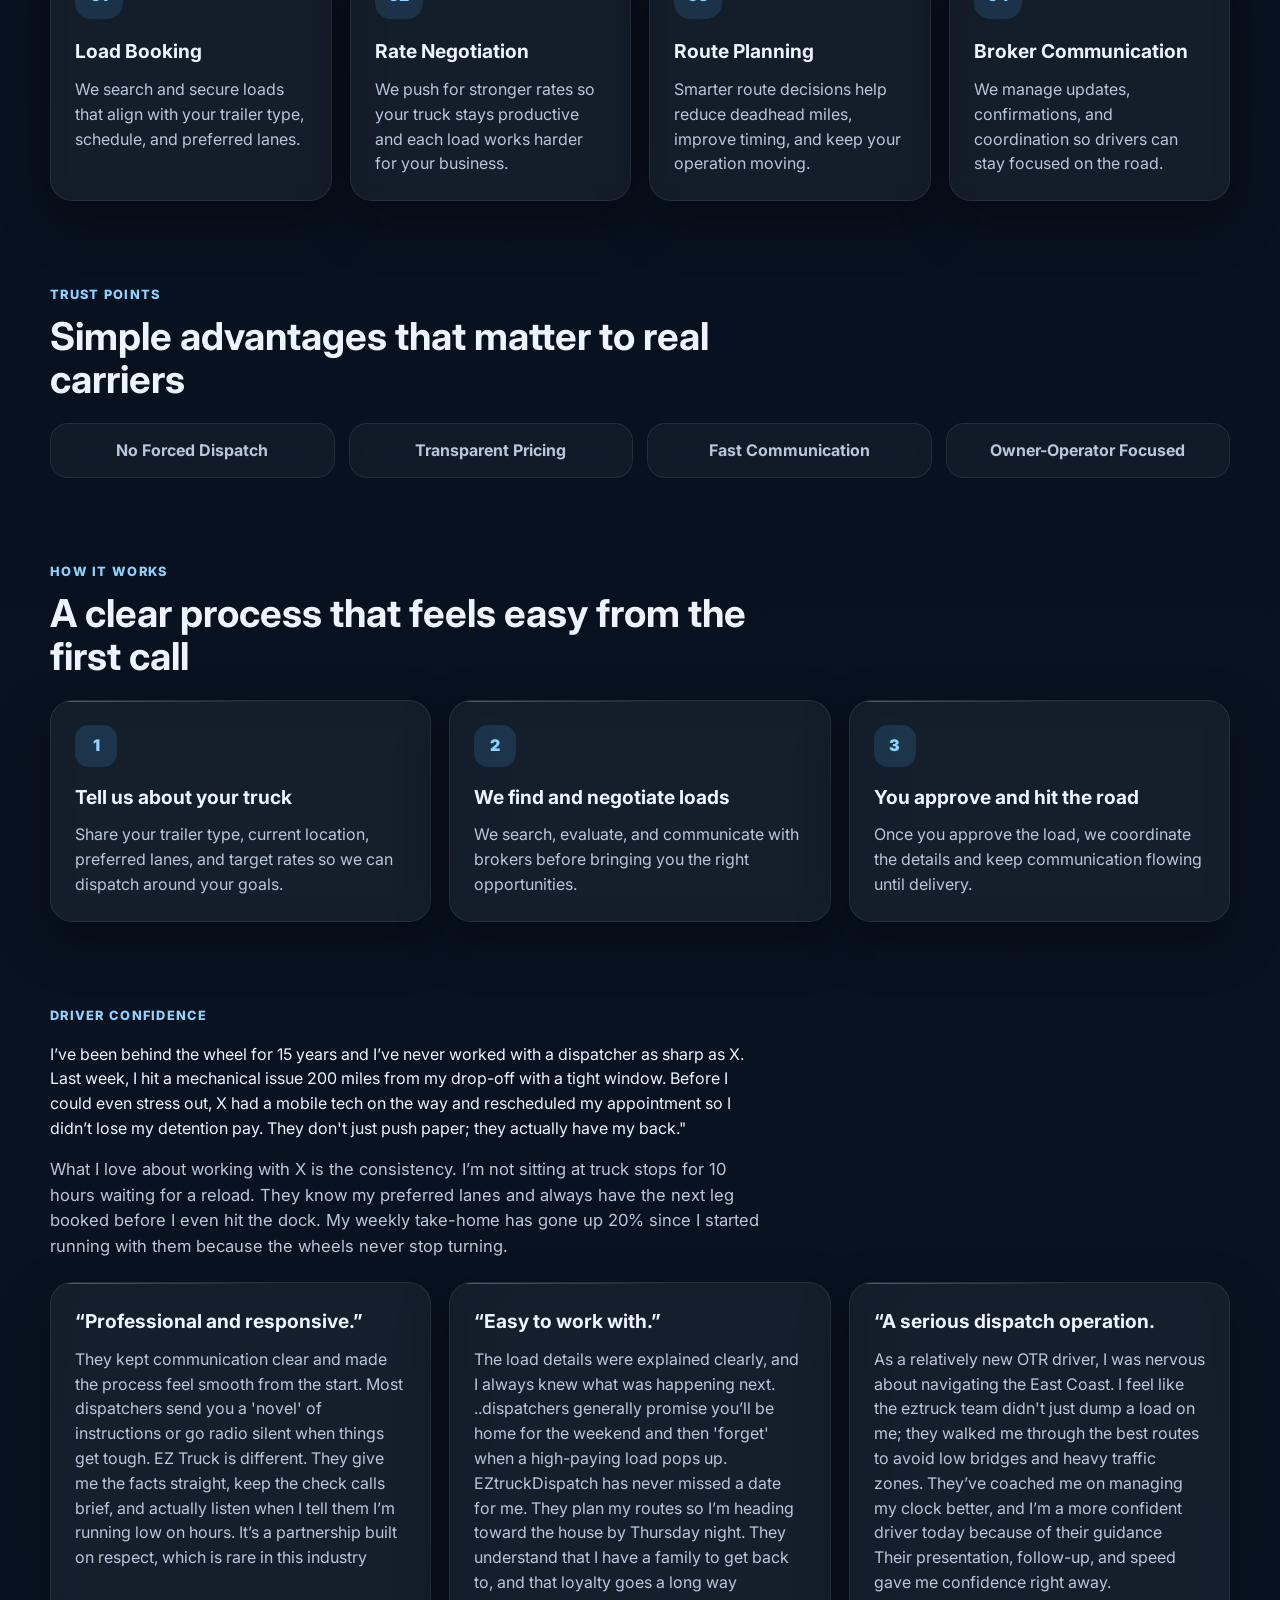
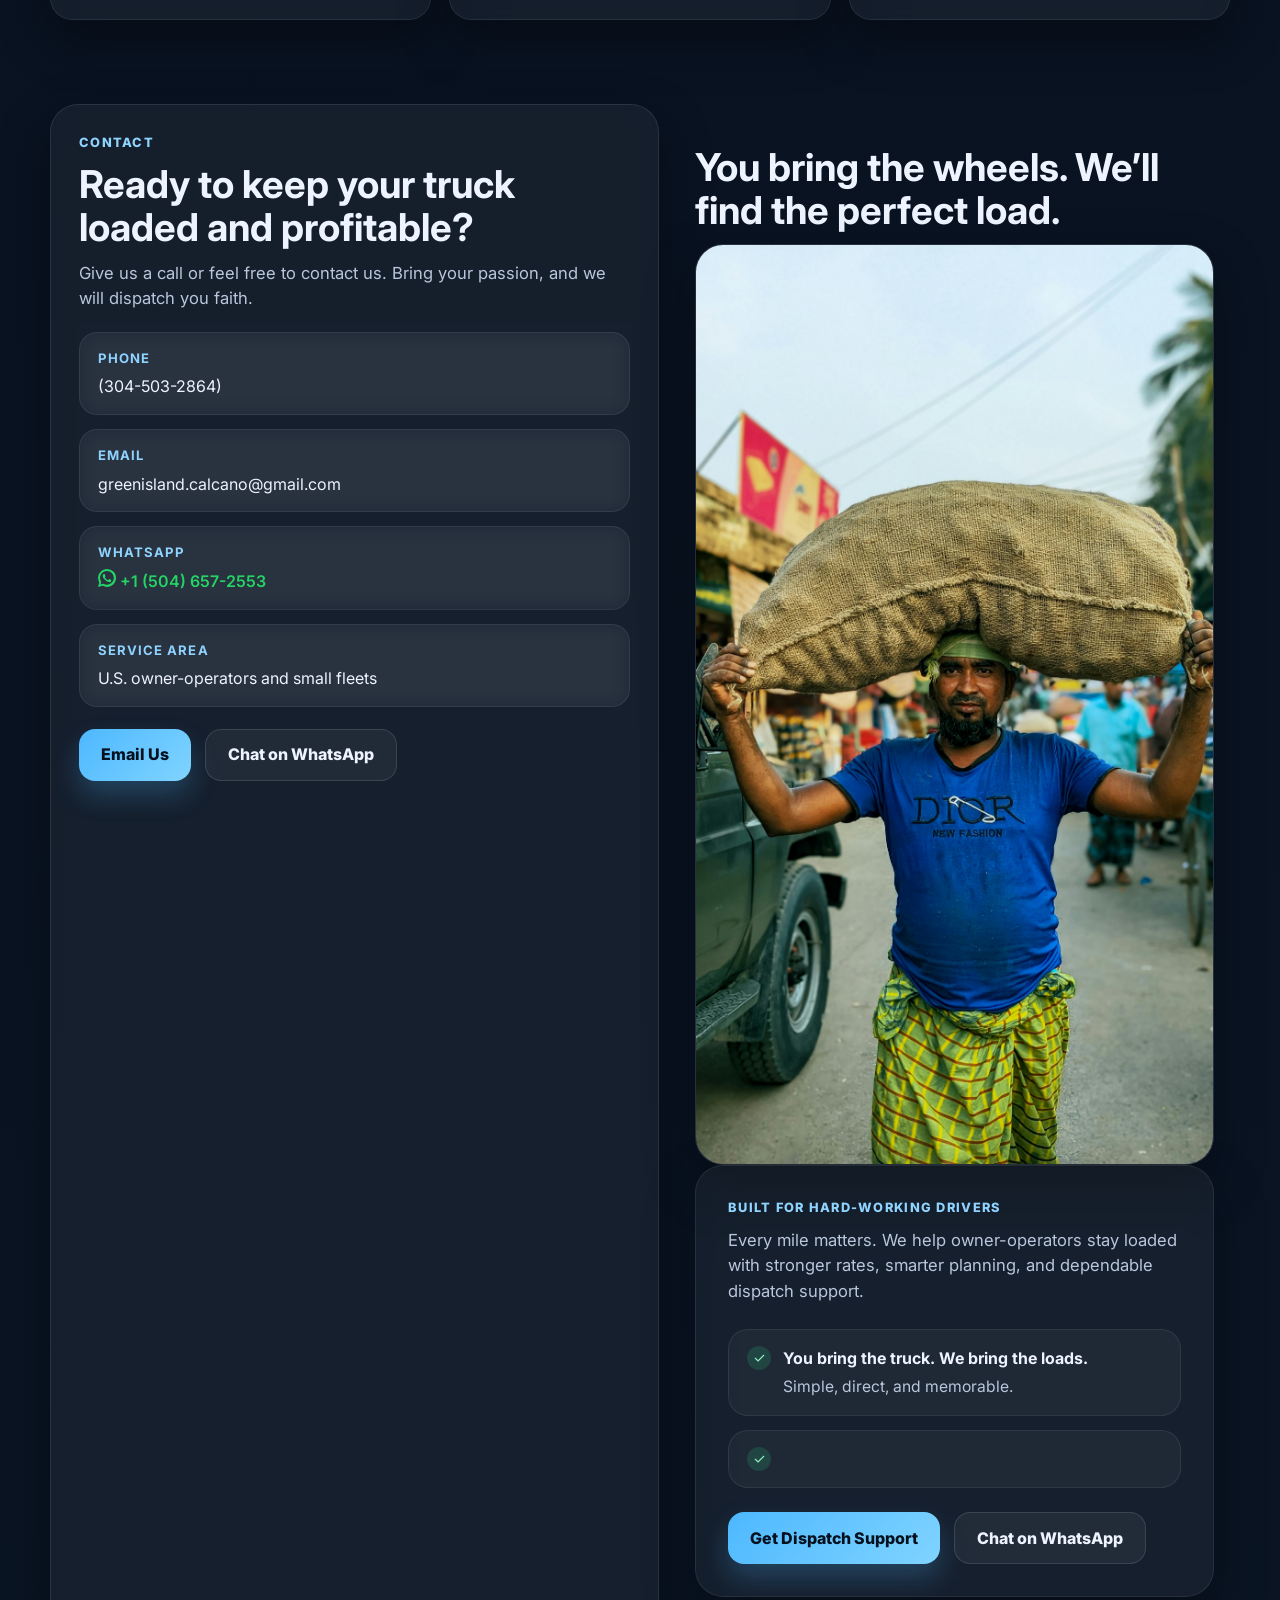
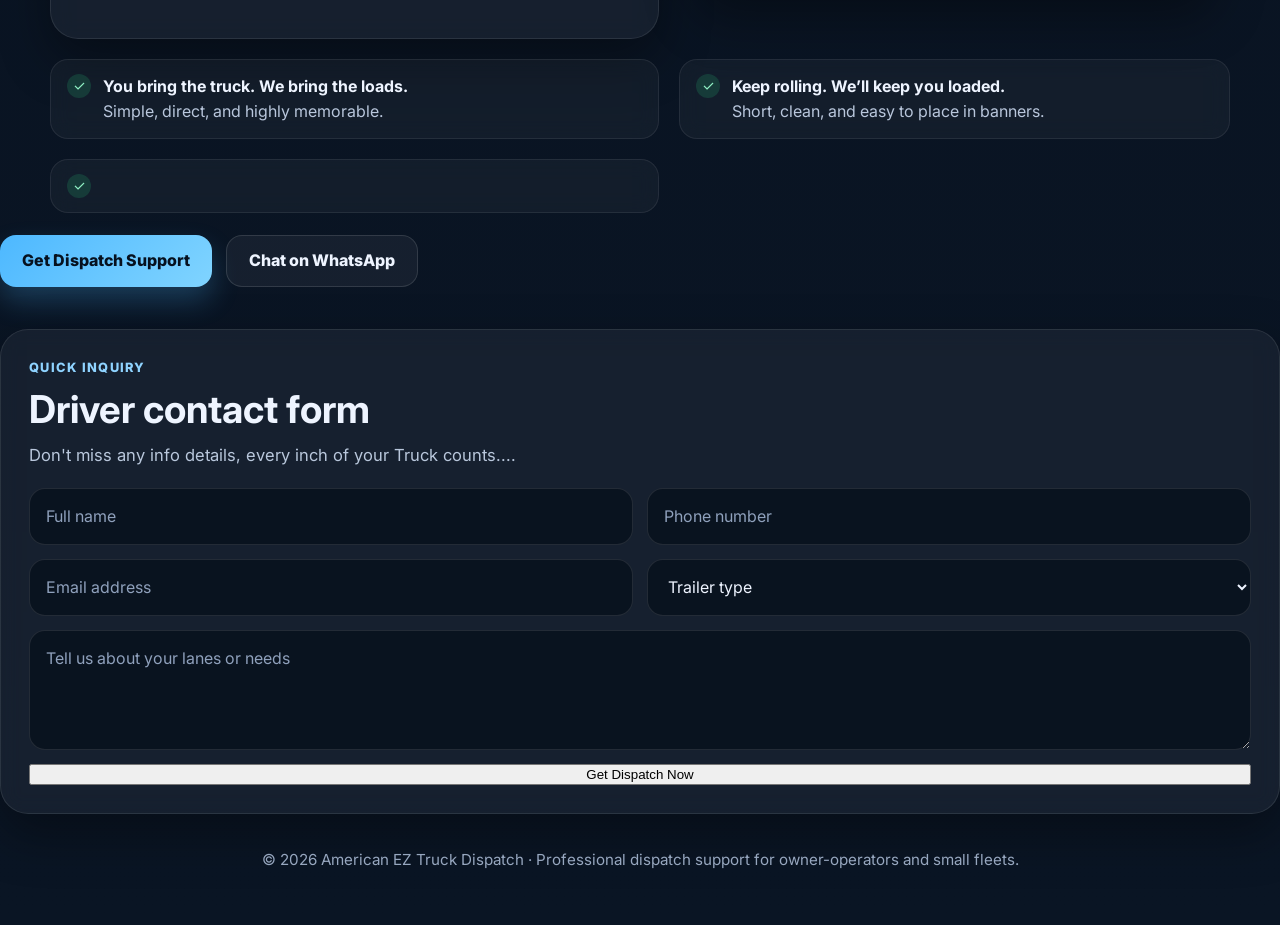
==== commit 2ea87c2a: "Refactor slogan section in index.html Removed duplicate slogan and unnecessary content." ====
--- a/index.html
+++ b/index.html
@@ -851,18 +851,15 @@
 <section class="section">
   <div class="container">
     <div class="slogan-feature">
-
+<h2>You bring the wheels. We’ll find the perfect load.</h2>
       <div class="slogan-image-card">
         <img src="/assets/images/man-on-load.jpg" alt="Worker carrying a heavy load" />
       </div>
-
       <div class="slogan-content-card">
         <div class="section-kicker">Built for hard-working drivers</div>
 <p class="section-desc">
           Every mile matters. We help owner-operators stay loaded with stronger rates, smarter planning, and dependable dispatch support.
-        </p>
-        <h2>You bring the wheels. We’ll find the perfect load.</h2>
-
+        </p>       
         <div class="slogan-list">
           <div class="slogan-item">
             <span class="check">✓</span>
@@ -871,13 +868,10 @@
               <p>Simple, direct, and memorable.</p>
             </div>
           </div>
-
           <div class="slogan-item">
-            <span class="check">✓</span>
-            
-          </div>
-        </div>
-
+            <span class="check">✓</span>         
+          </div>
+        </div>
         <div class="hero-actions" style="margin-top: 24px; margin-bottom: 0;">
           <a class="btn btn-primary" href="#contact">Get Dispatch Support</a>
           <a class="btn btn-secondary" href="https://wa.me/15046572553" target="_blank">Chat on WhatsApp</a>
@@ -906,10 +900,7 @@
 
           <div class="check-item">
             <span class="check">✓</span>
-            <div>
-              <strong>Less waiting. More hauling. Better profit.</strong><br>
-              <span style="color:var(--muted);">Good for a more aggressive sales tone.</span>
-            </div>
+            
           </div>
         </div>
 
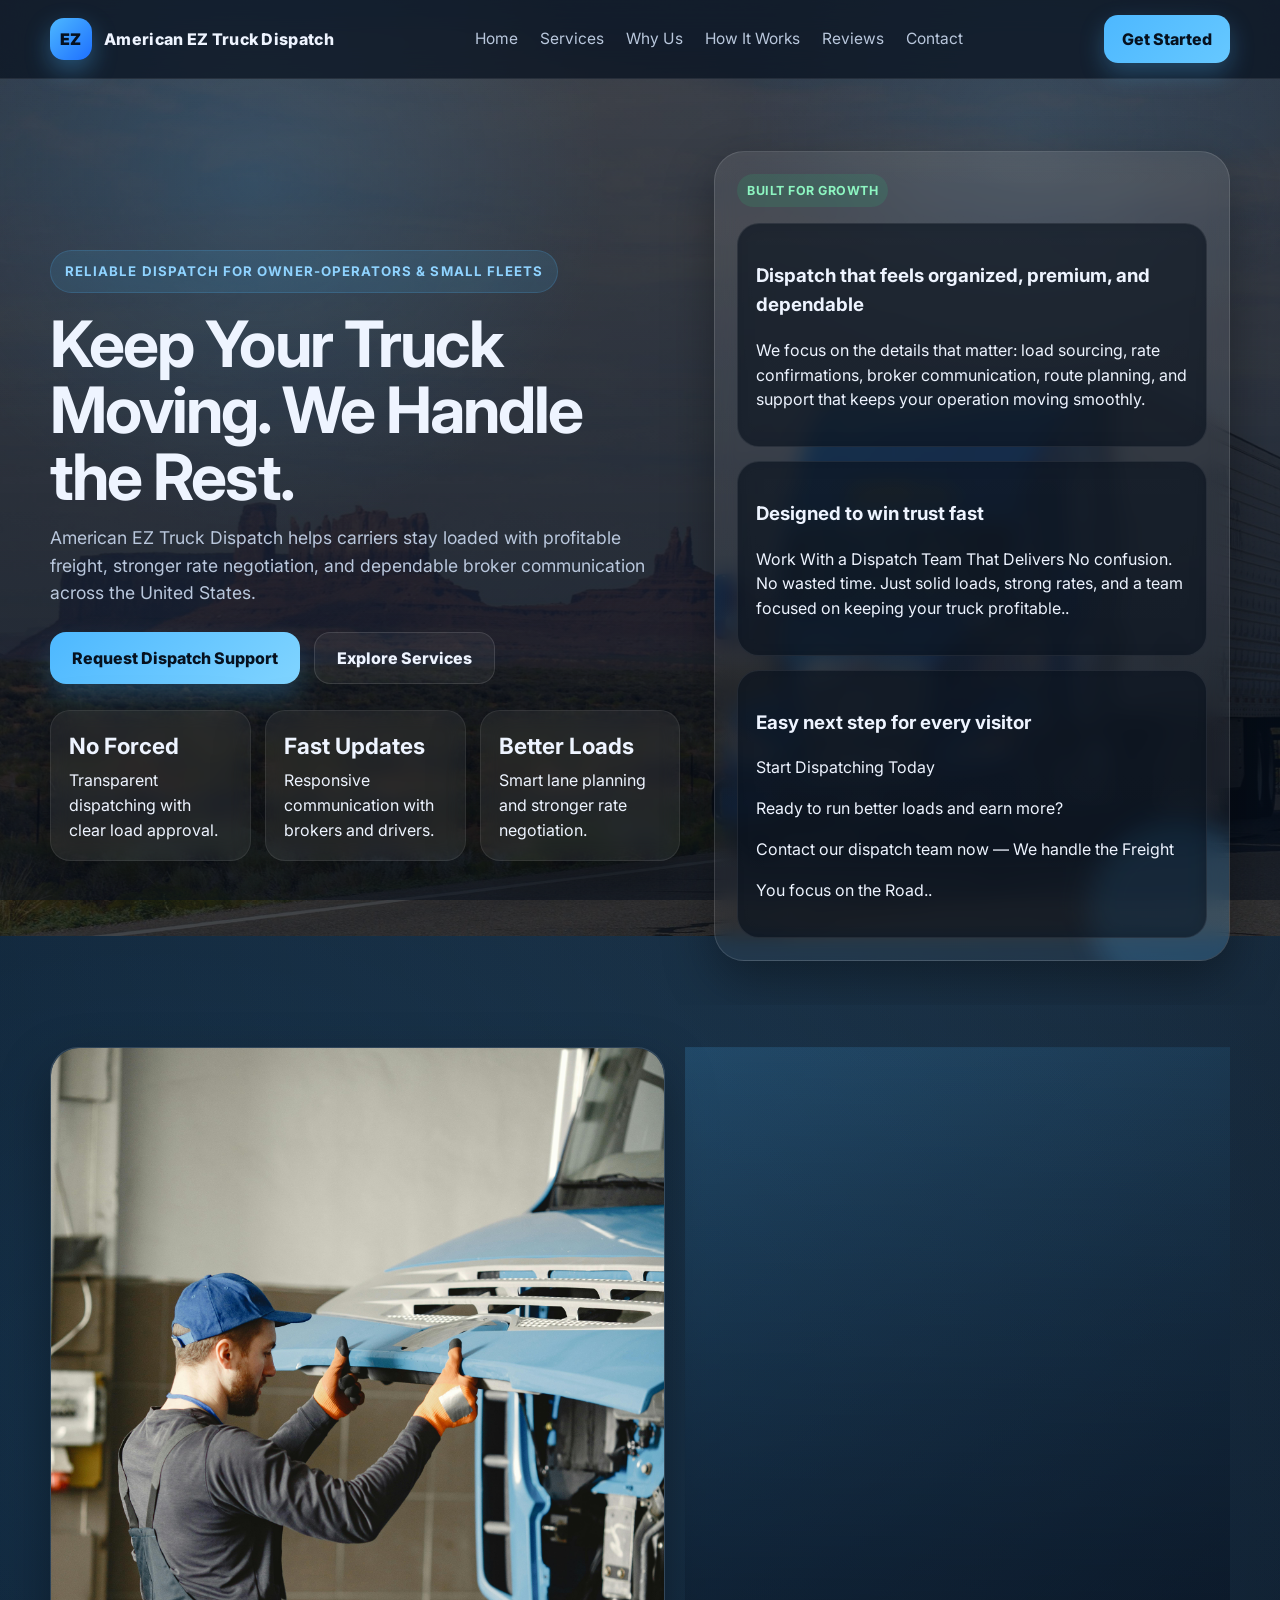
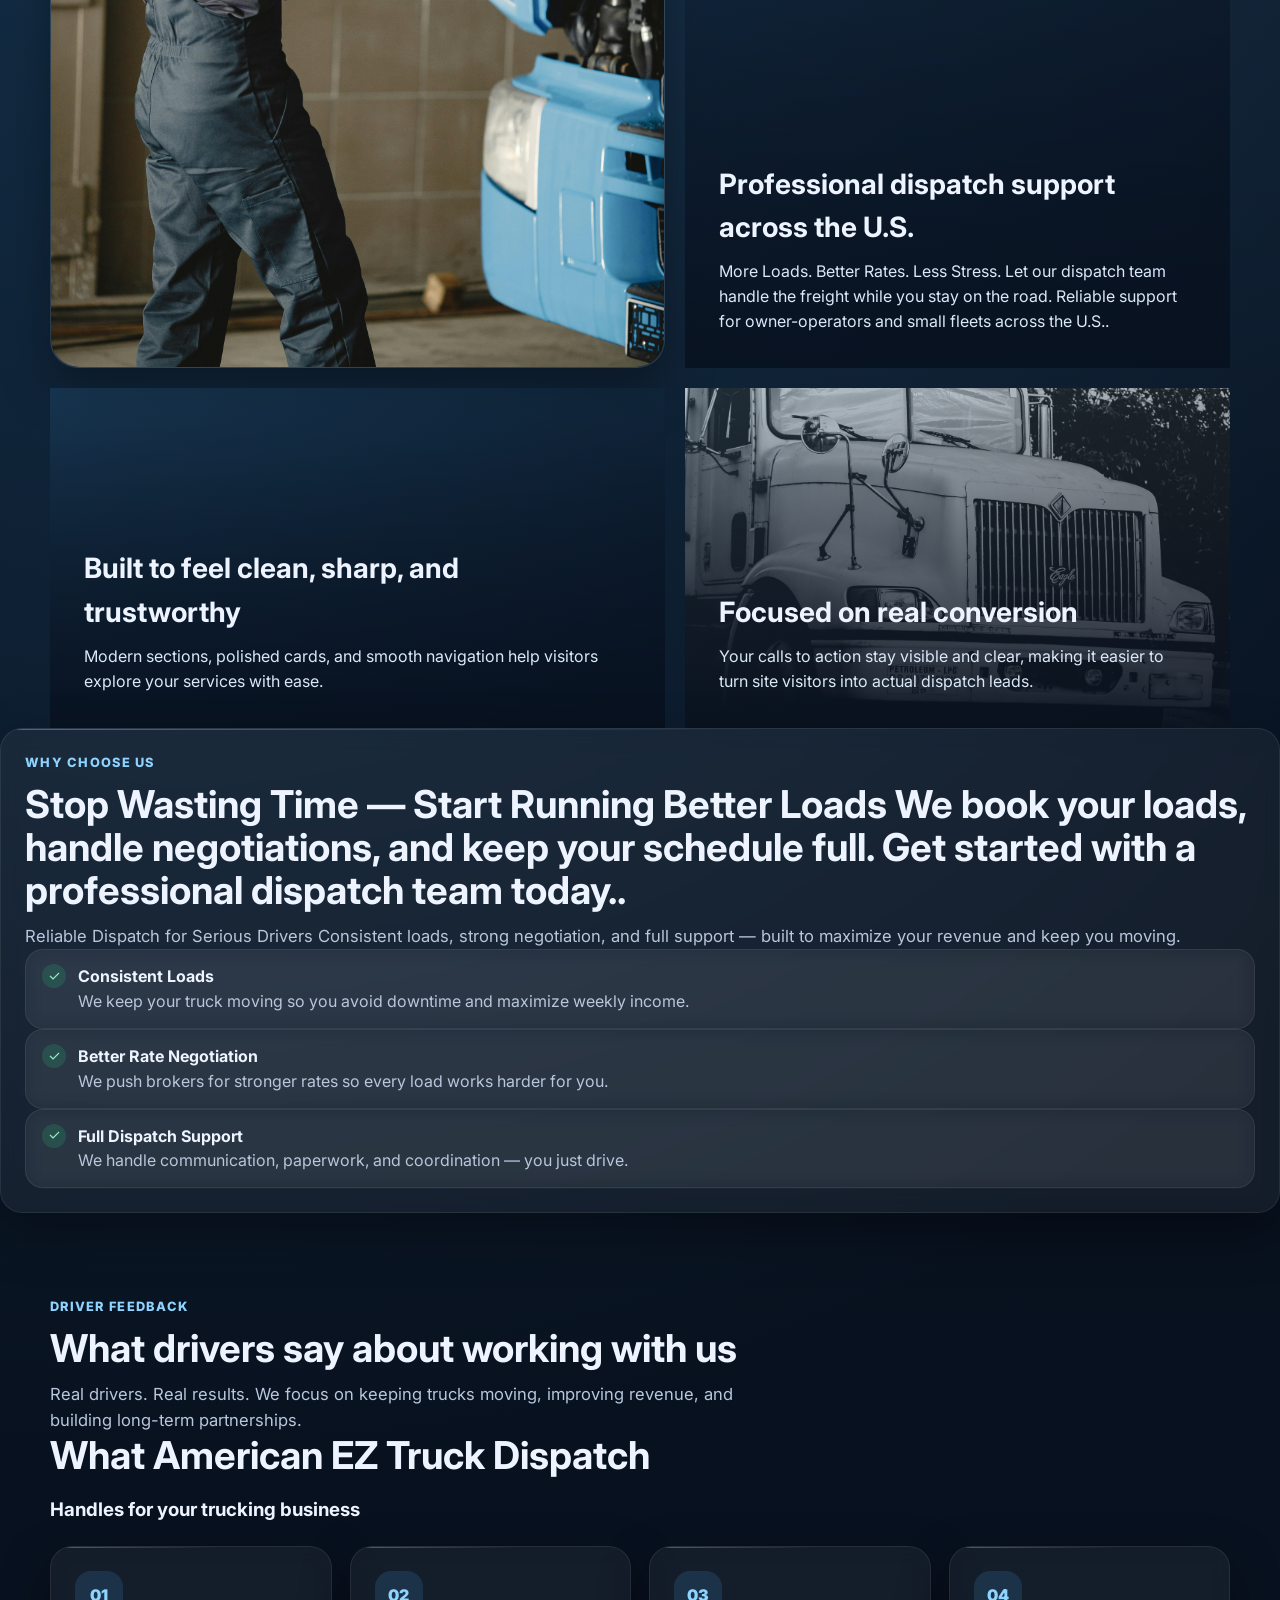
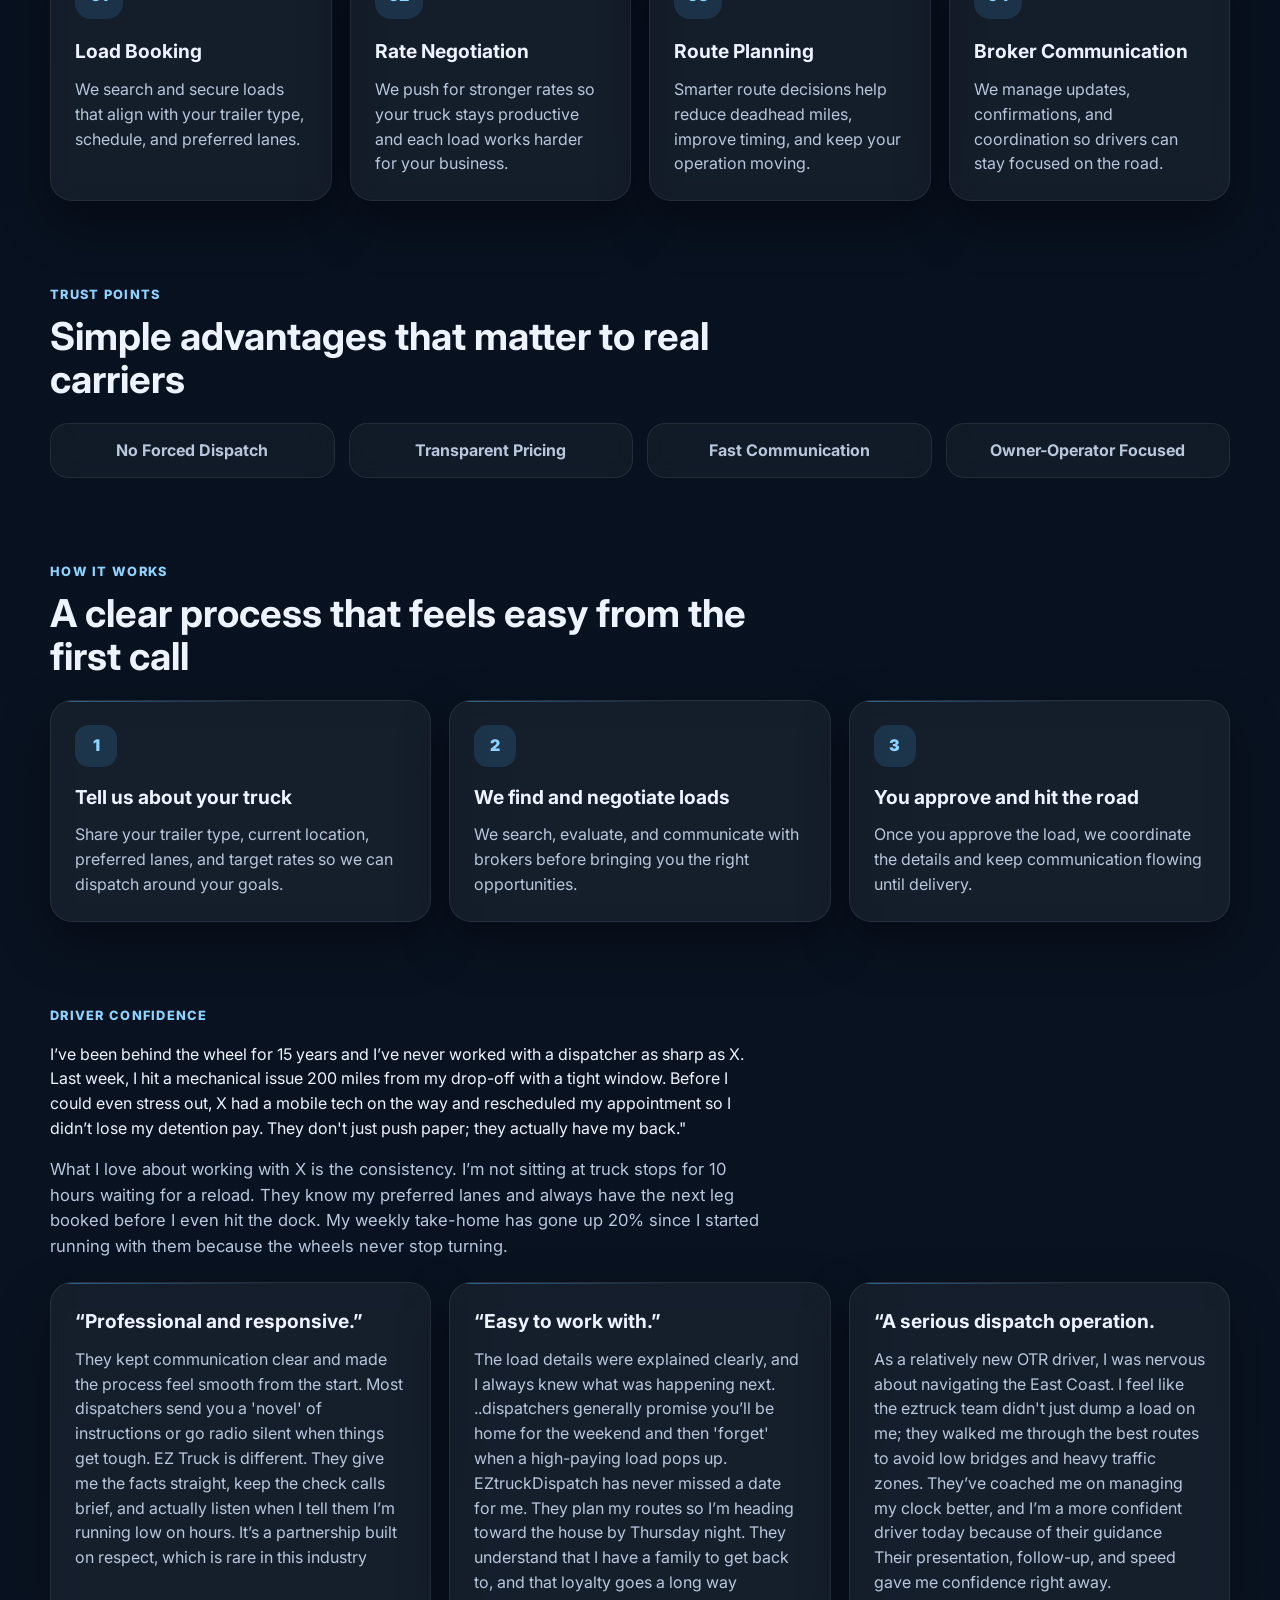
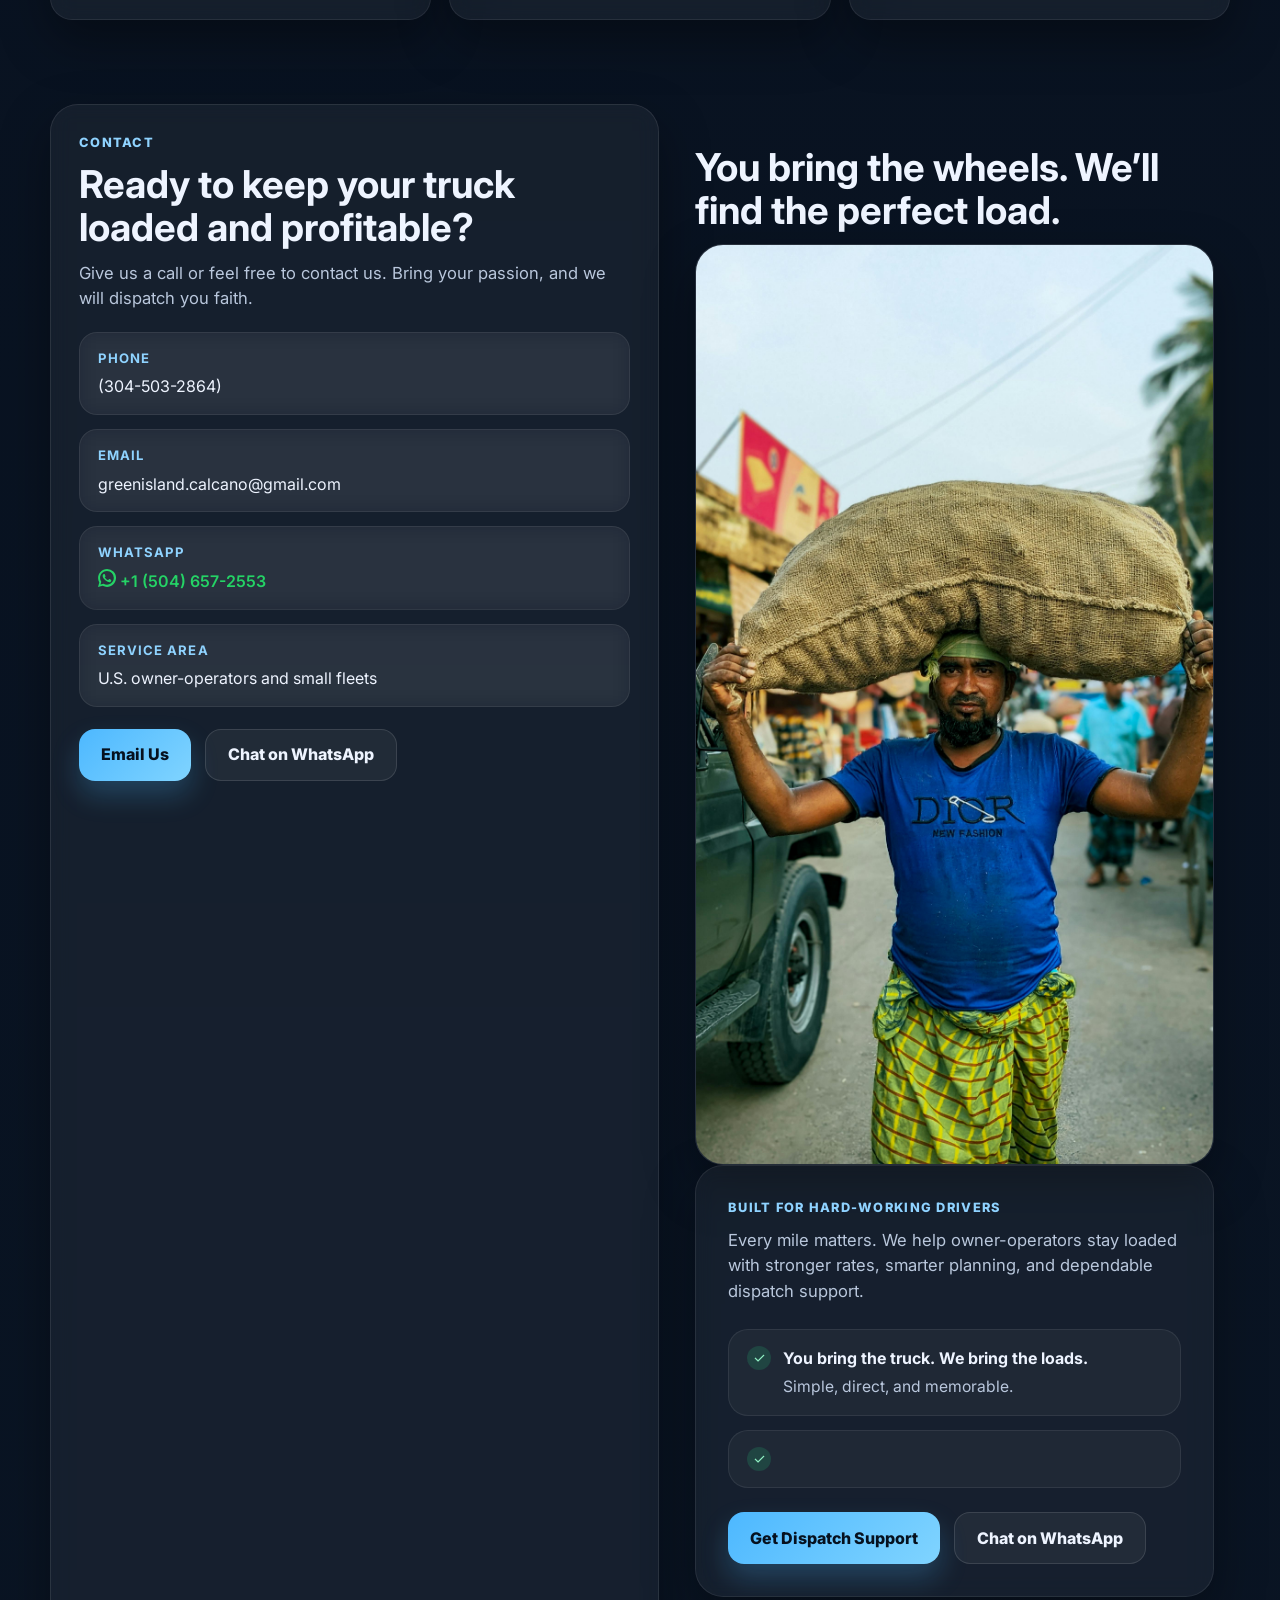
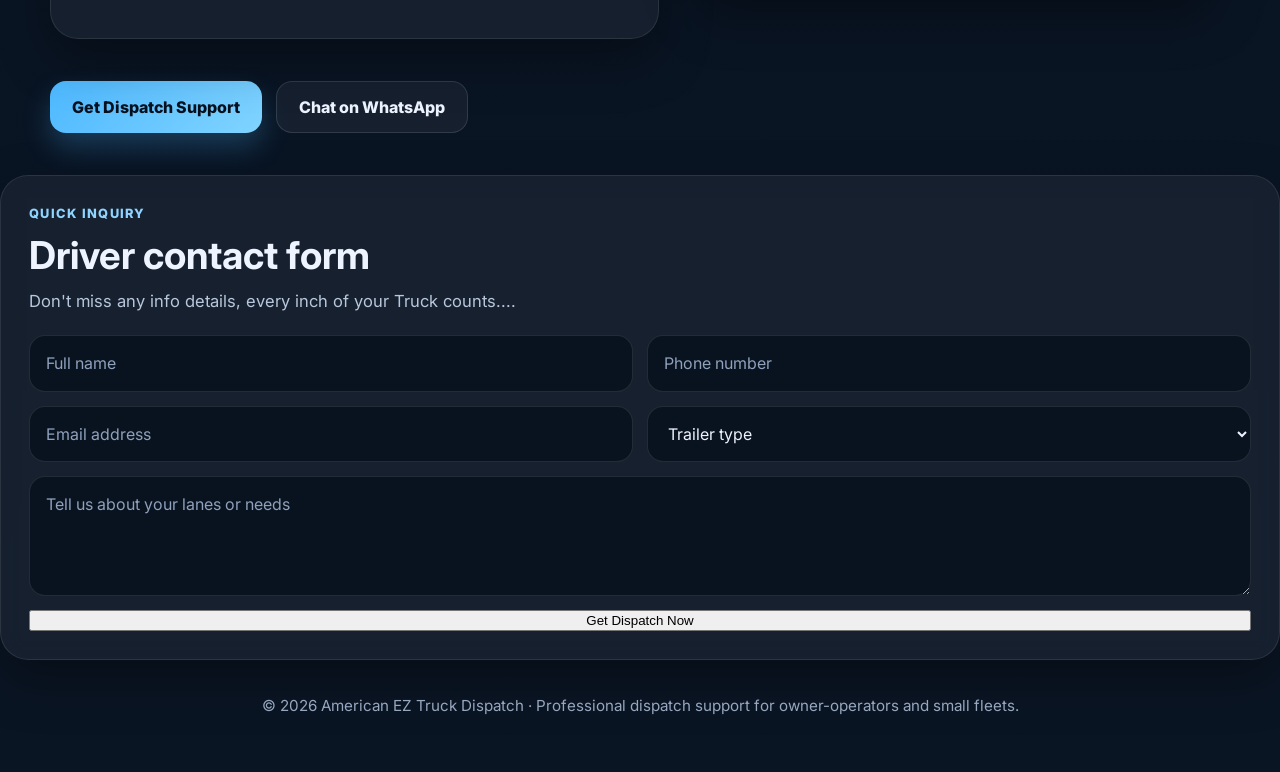
==== commit 34ec7500: "Remove check-item sections from index.html Removed several check-item sections from the HTML." ====
--- a/index.html
+++ b/index.html
@@ -880,29 +880,7 @@
 
     </div>
   </div>
-</section>
-
-          <div class="check-item">
-            <span class="check">✓</span>
-            <div>
-              <strong>You bring the truck. We bring the loads.</strong><br>
-              <span style="color:var(--muted);">Simple, direct, and highly memorable.</span>
-            </div>
-          </div>
-
-          <div class="check-item">
-            <span class="check">✓</span>
-            <div>
-              <strong>Keep rolling. We’ll keep you loaded.</strong><br>
-              <span style="color:var(--muted);">Short, clean, and easy to place in banners.</span>
-            </div>
-          </div>
-
-          <div class="check-item">
-            <span class="check">✓</span>
-            
-          </div>
-        </div>
+</section>          
 
         <div class="hero-actions" style="margin-top:22px; margin-bottom:0;">
           <a class="btn btn-primary" href="#contact">Get Dispatch Support</a>
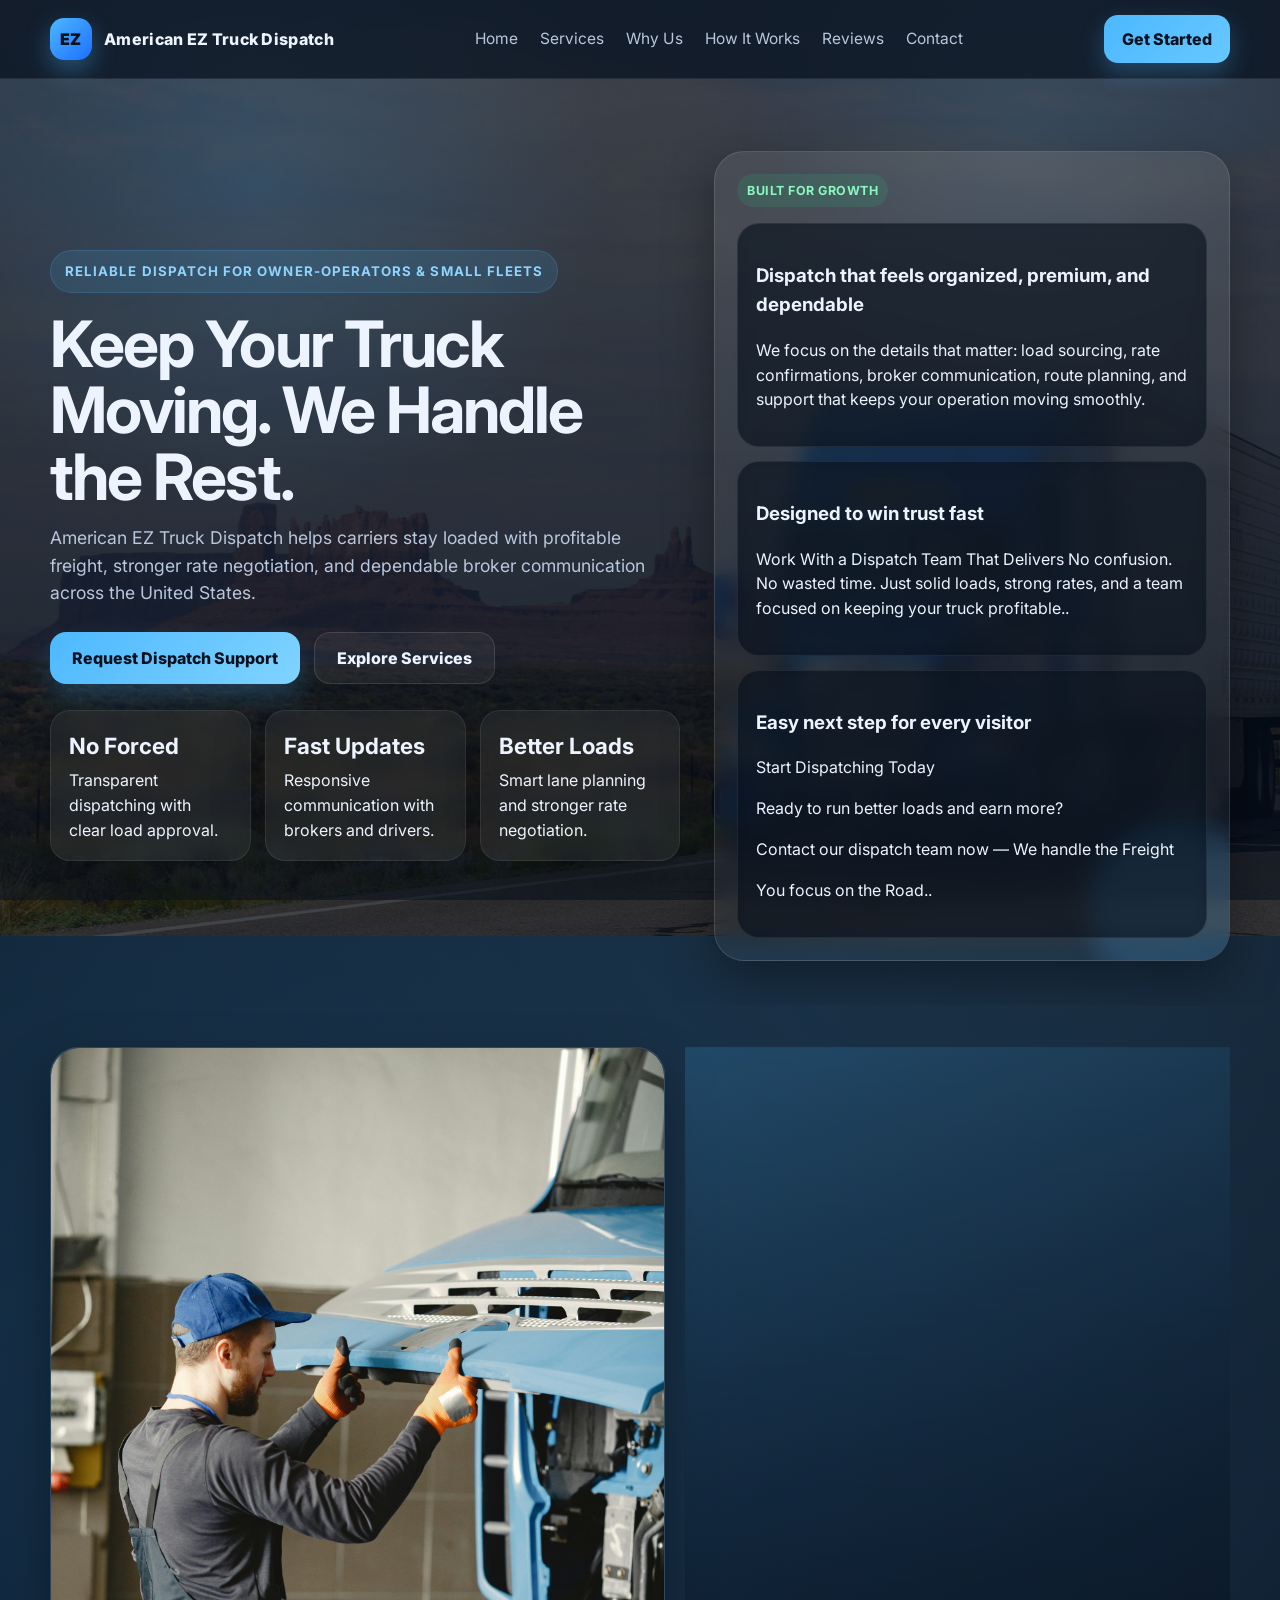
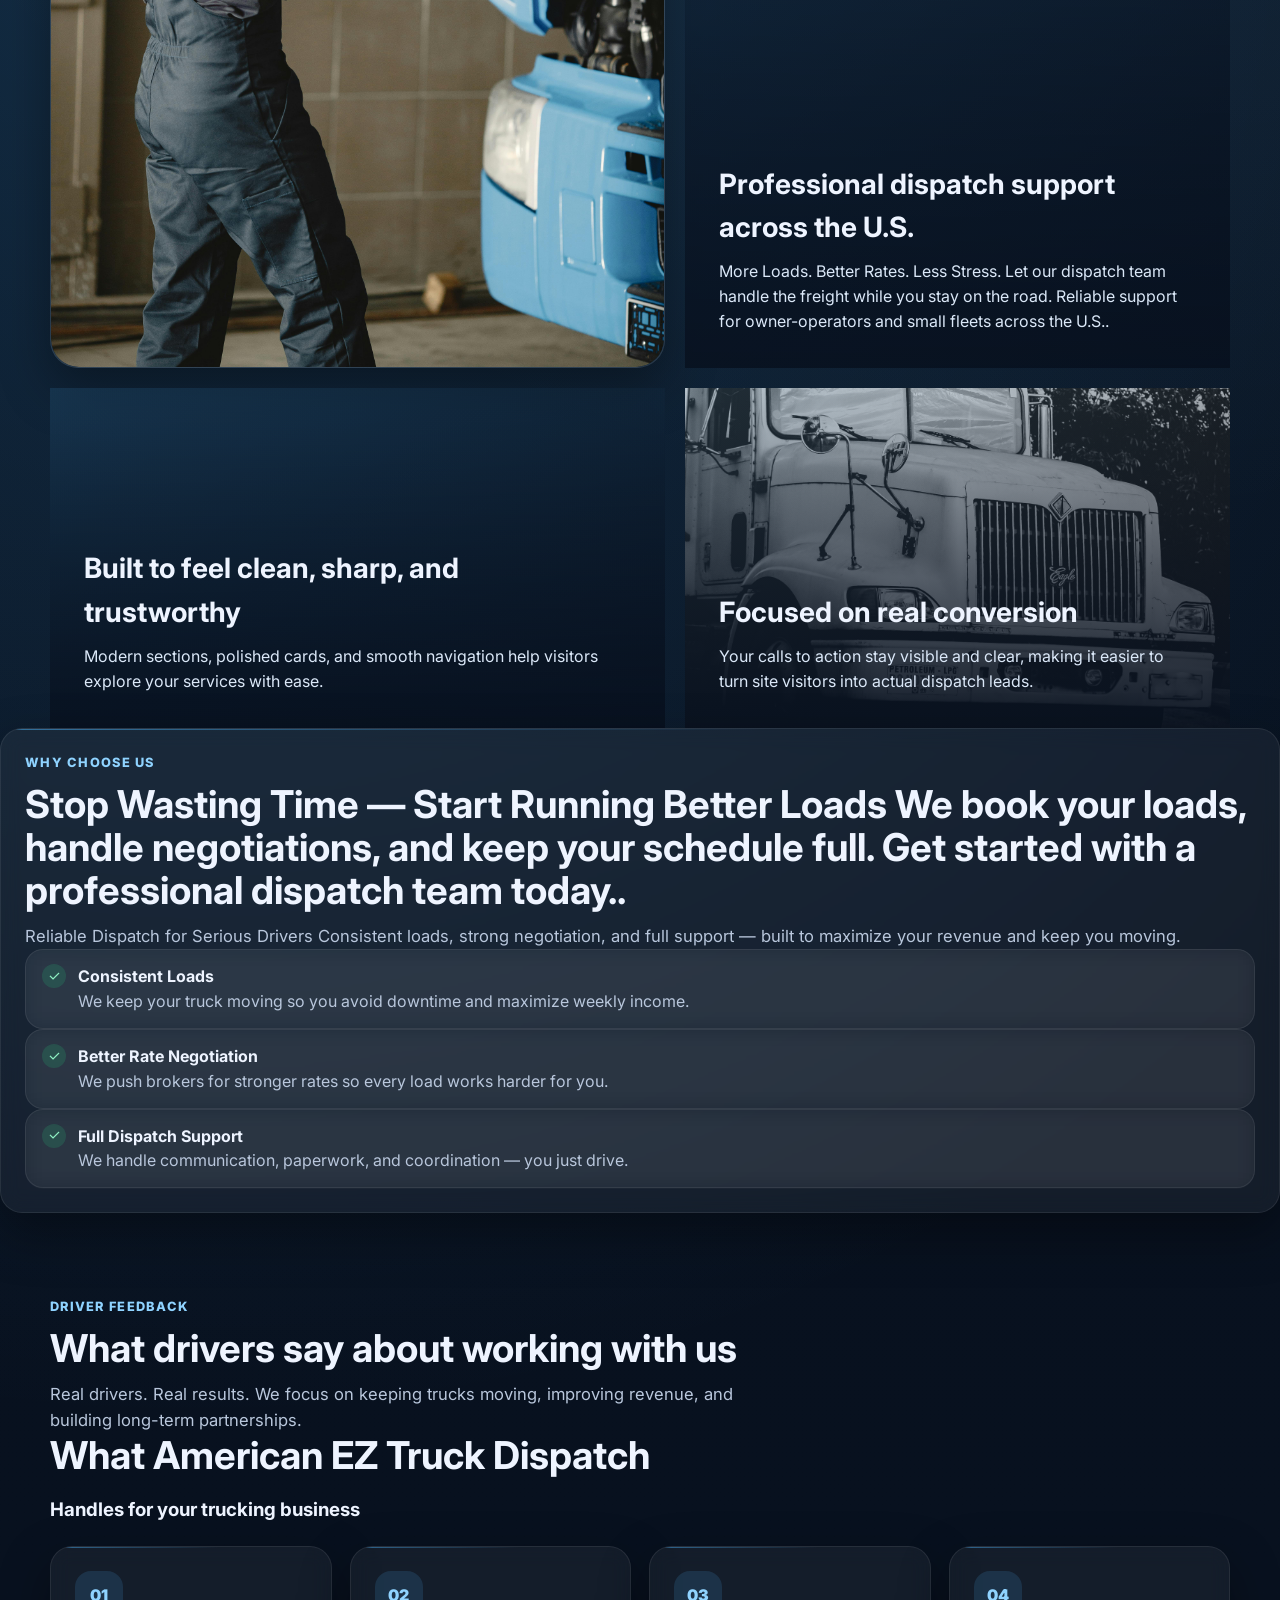
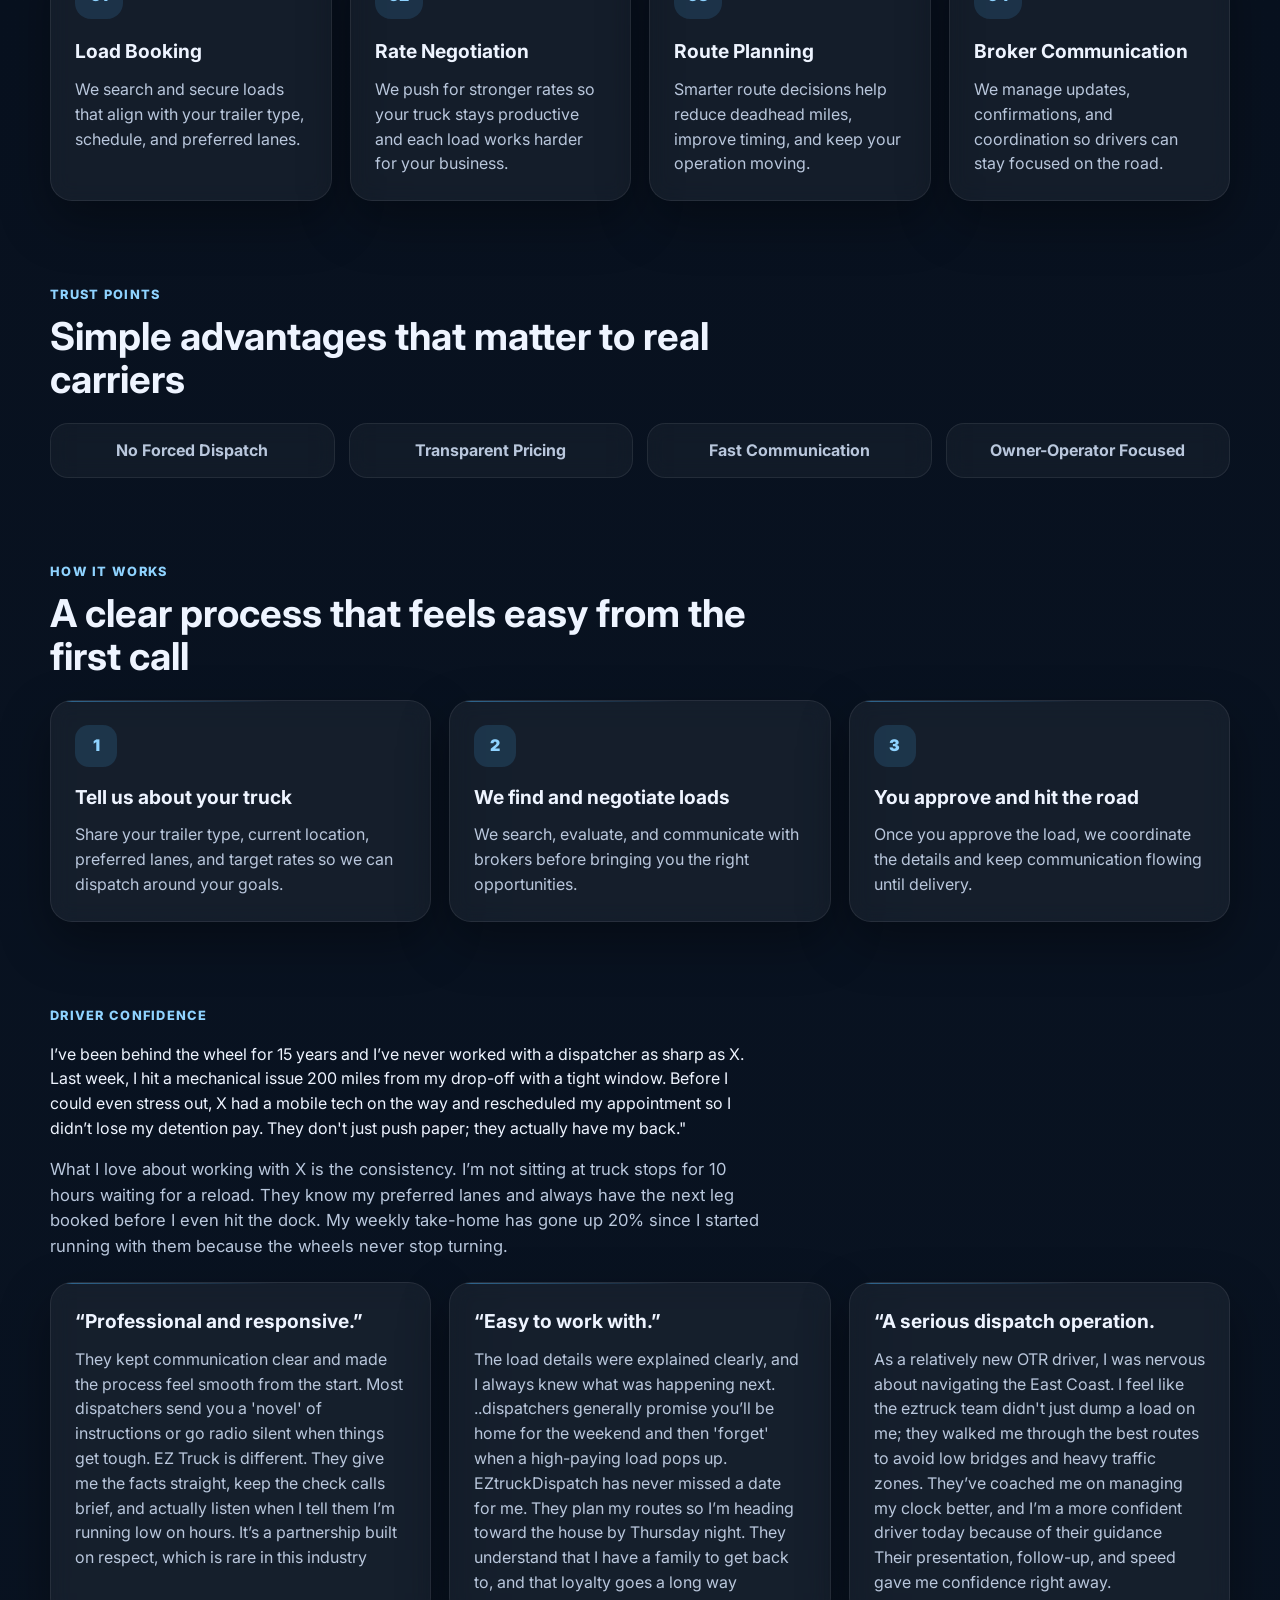
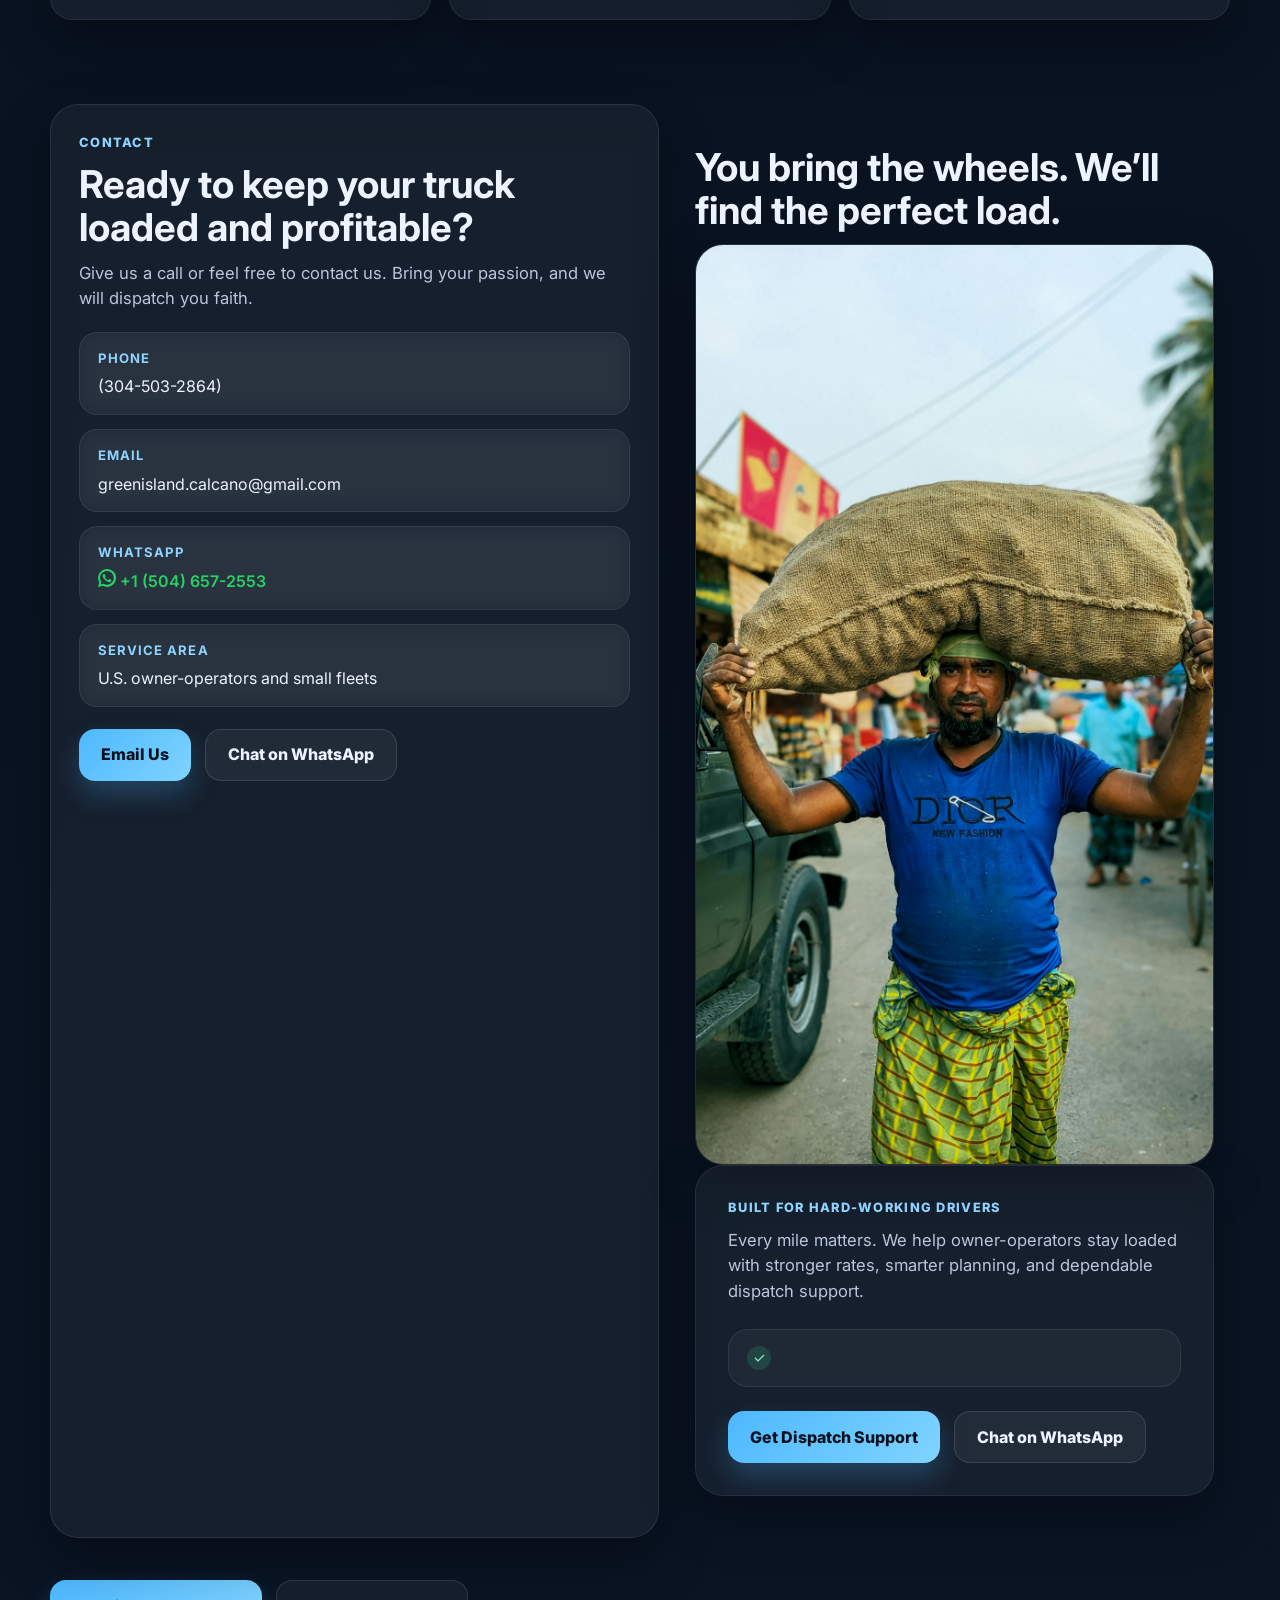
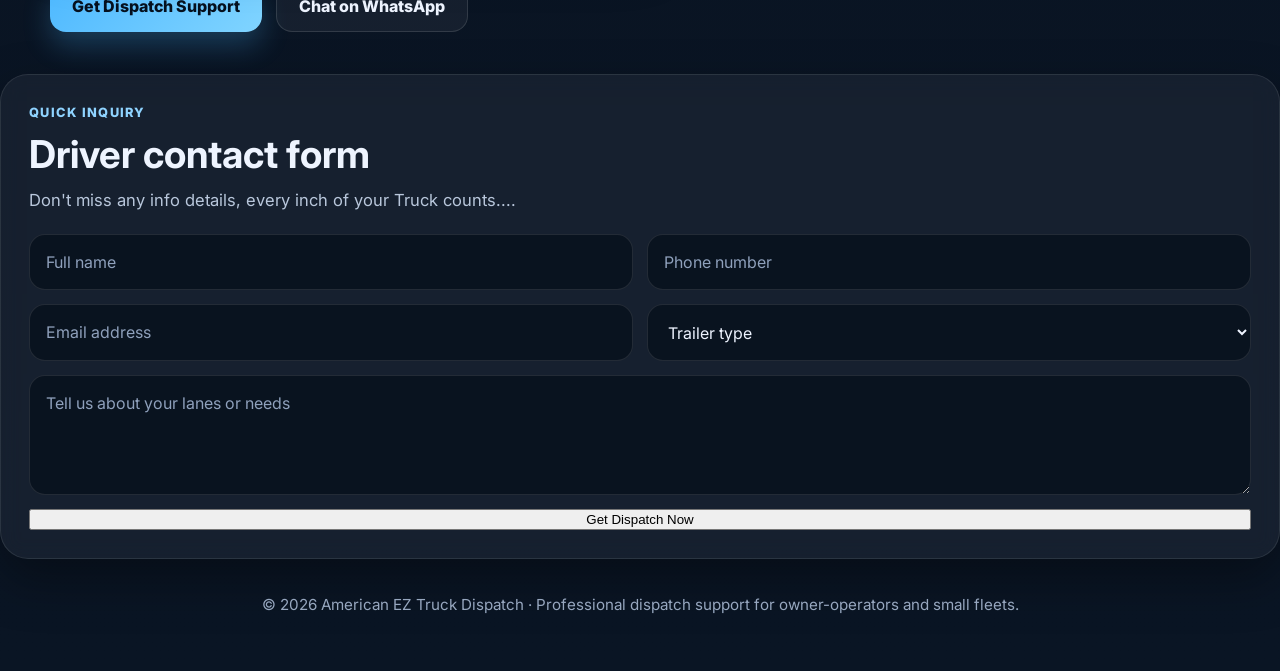
==== commit 1c8f5f4f: "Update index.html" ====
--- a/index.html
+++ b/index.html
@@ -862,14 +862,7 @@
         </p>       
         <div class="slogan-list">
           <div class="slogan-item">
-            <span class="check">✓</span>
-            <div>
-              <strong>You bring the truck. We bring the loads.</strong>
-              <p>Simple, direct, and memorable.</p>
-            </div>
-          </div>
-          <div class="slogan-item">
-            <span class="check">✓</span>         
+            <span class="check">✓</span>           
           </div>
         </div>
         <div class="hero-actions" style="margin-top: 24px; margin-bottom: 0;">
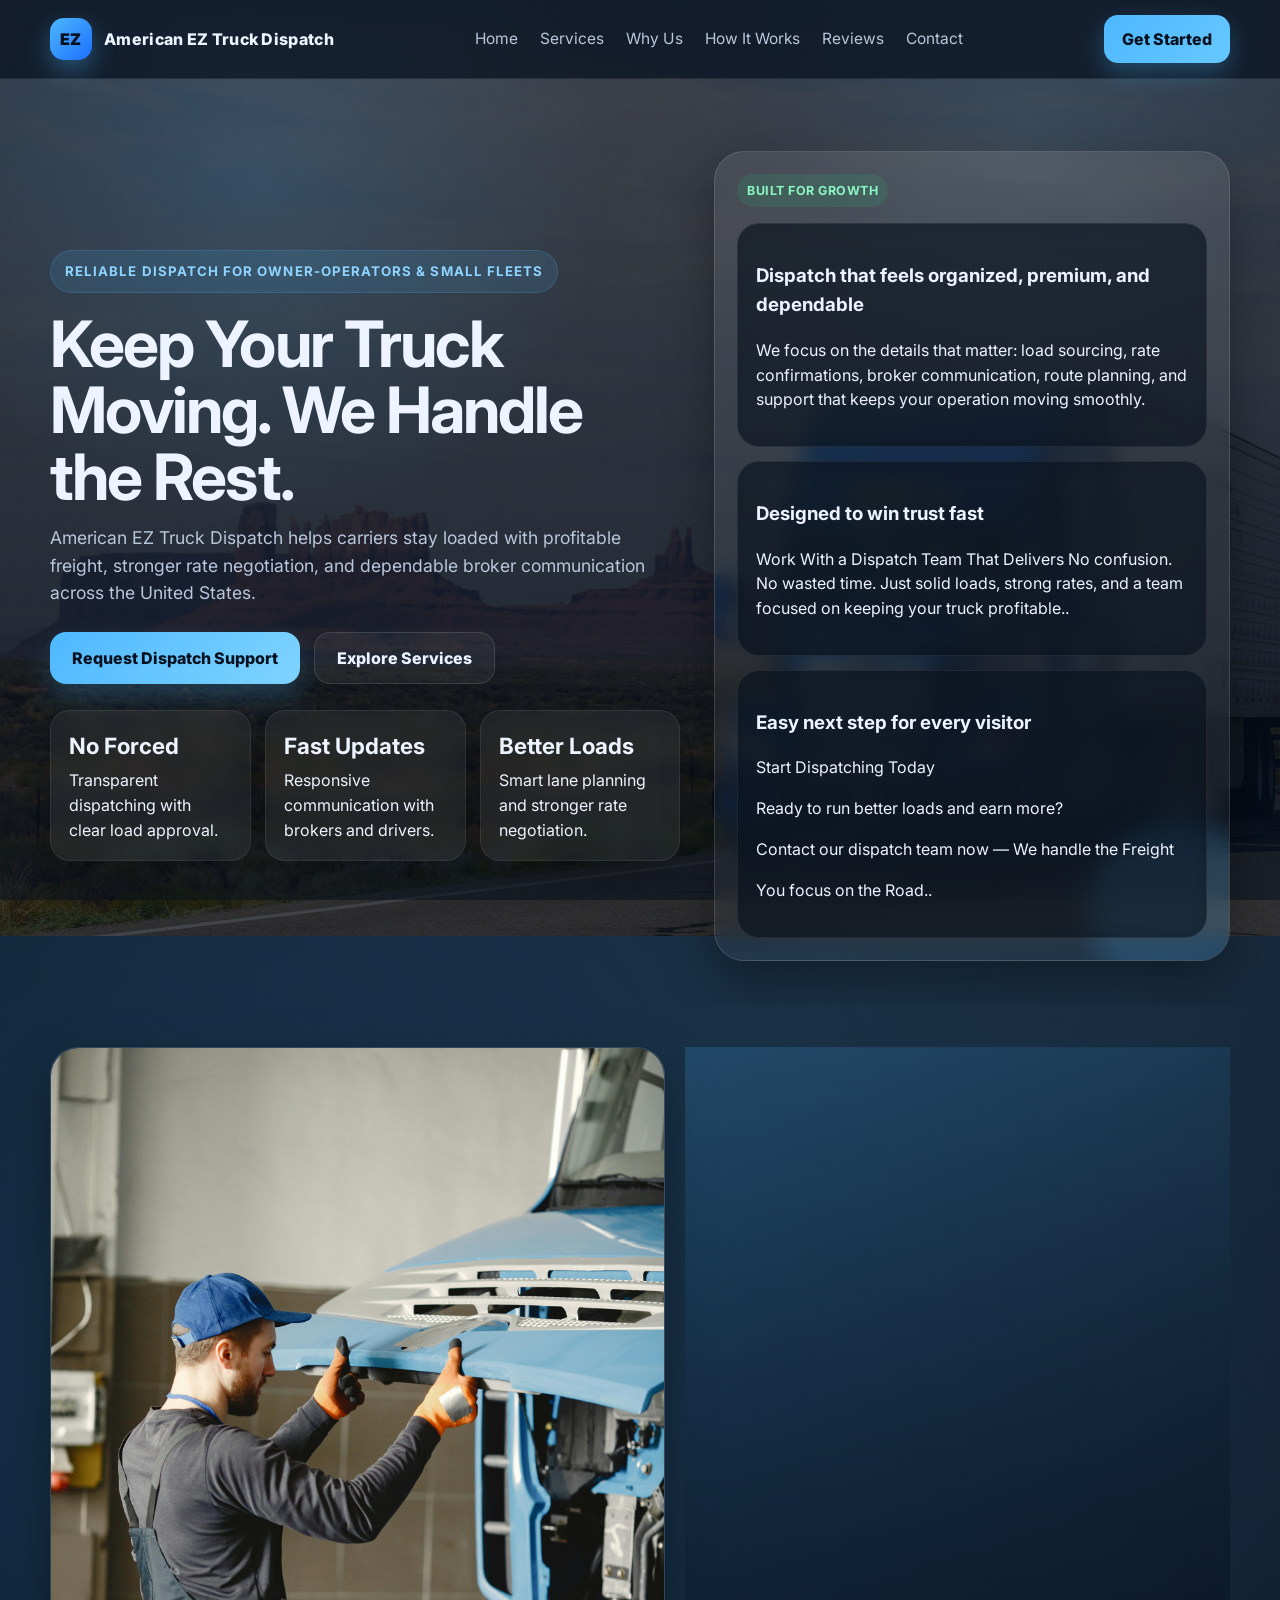
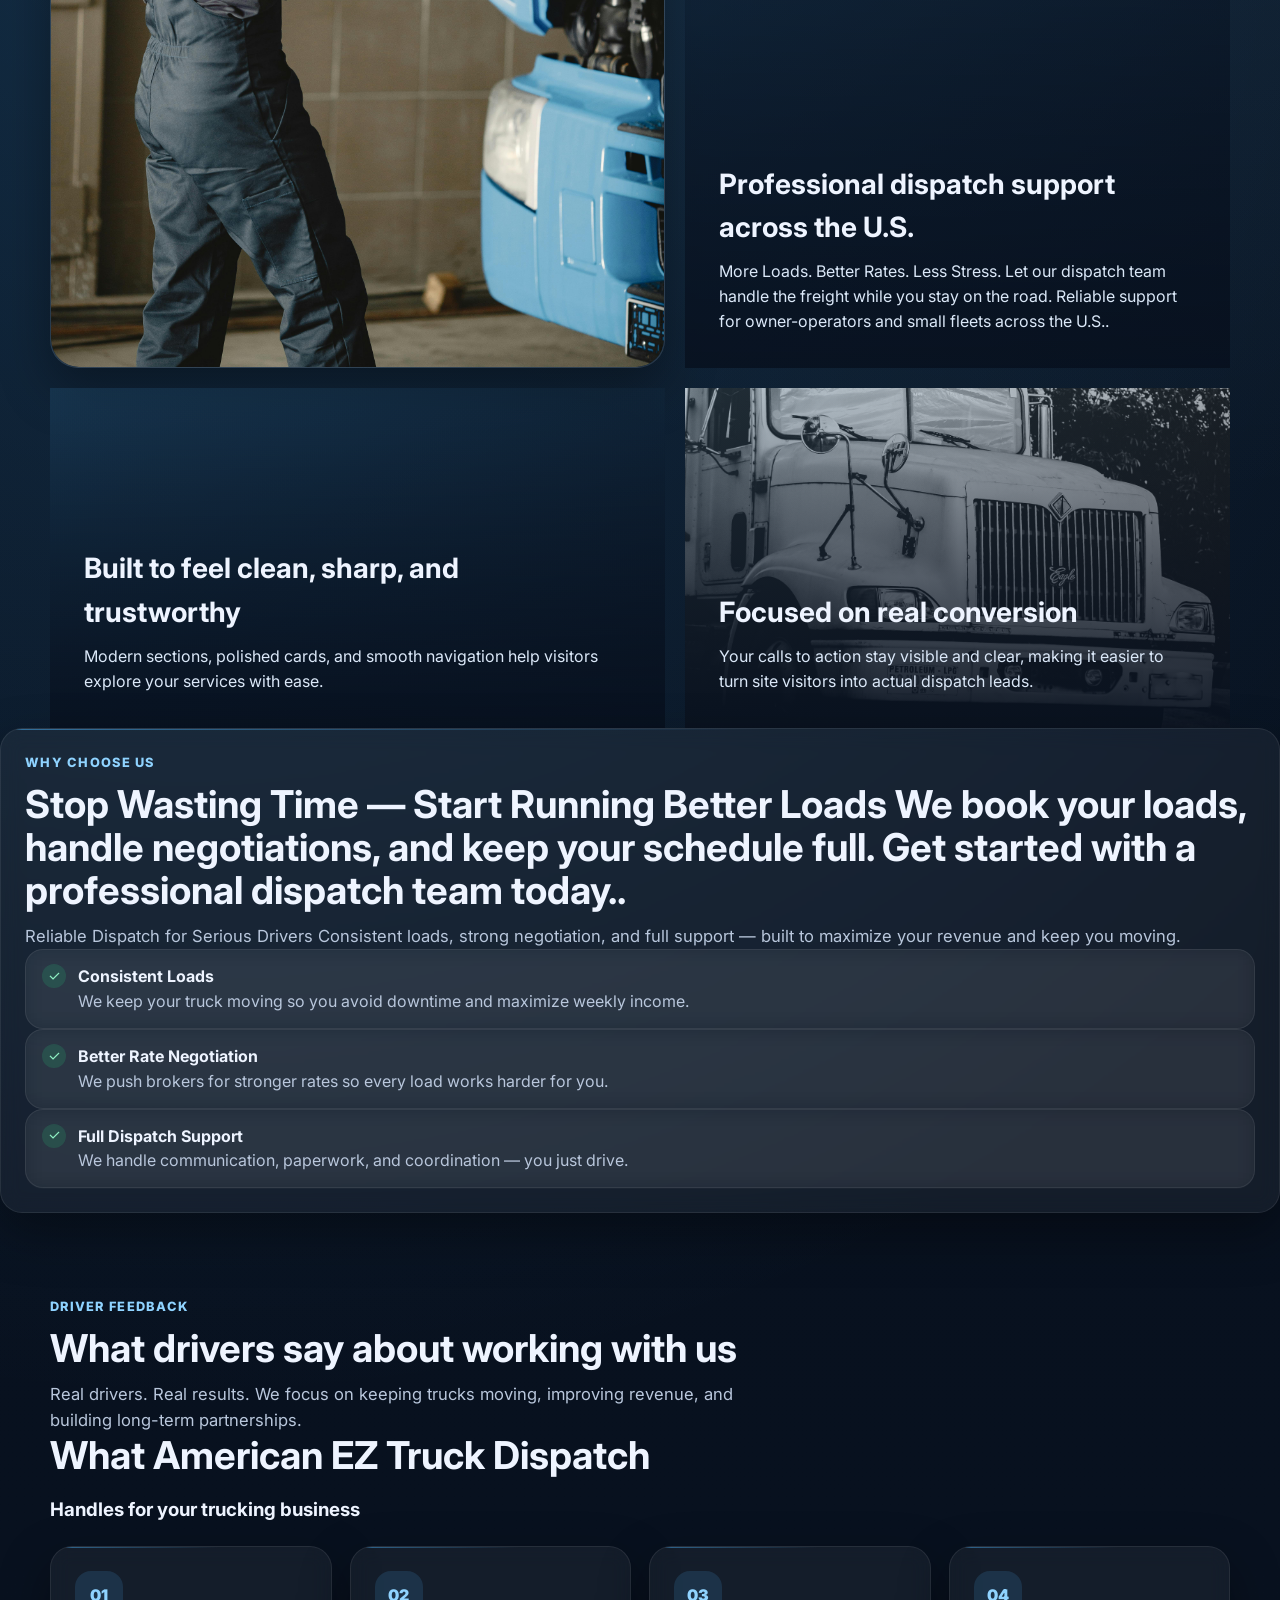
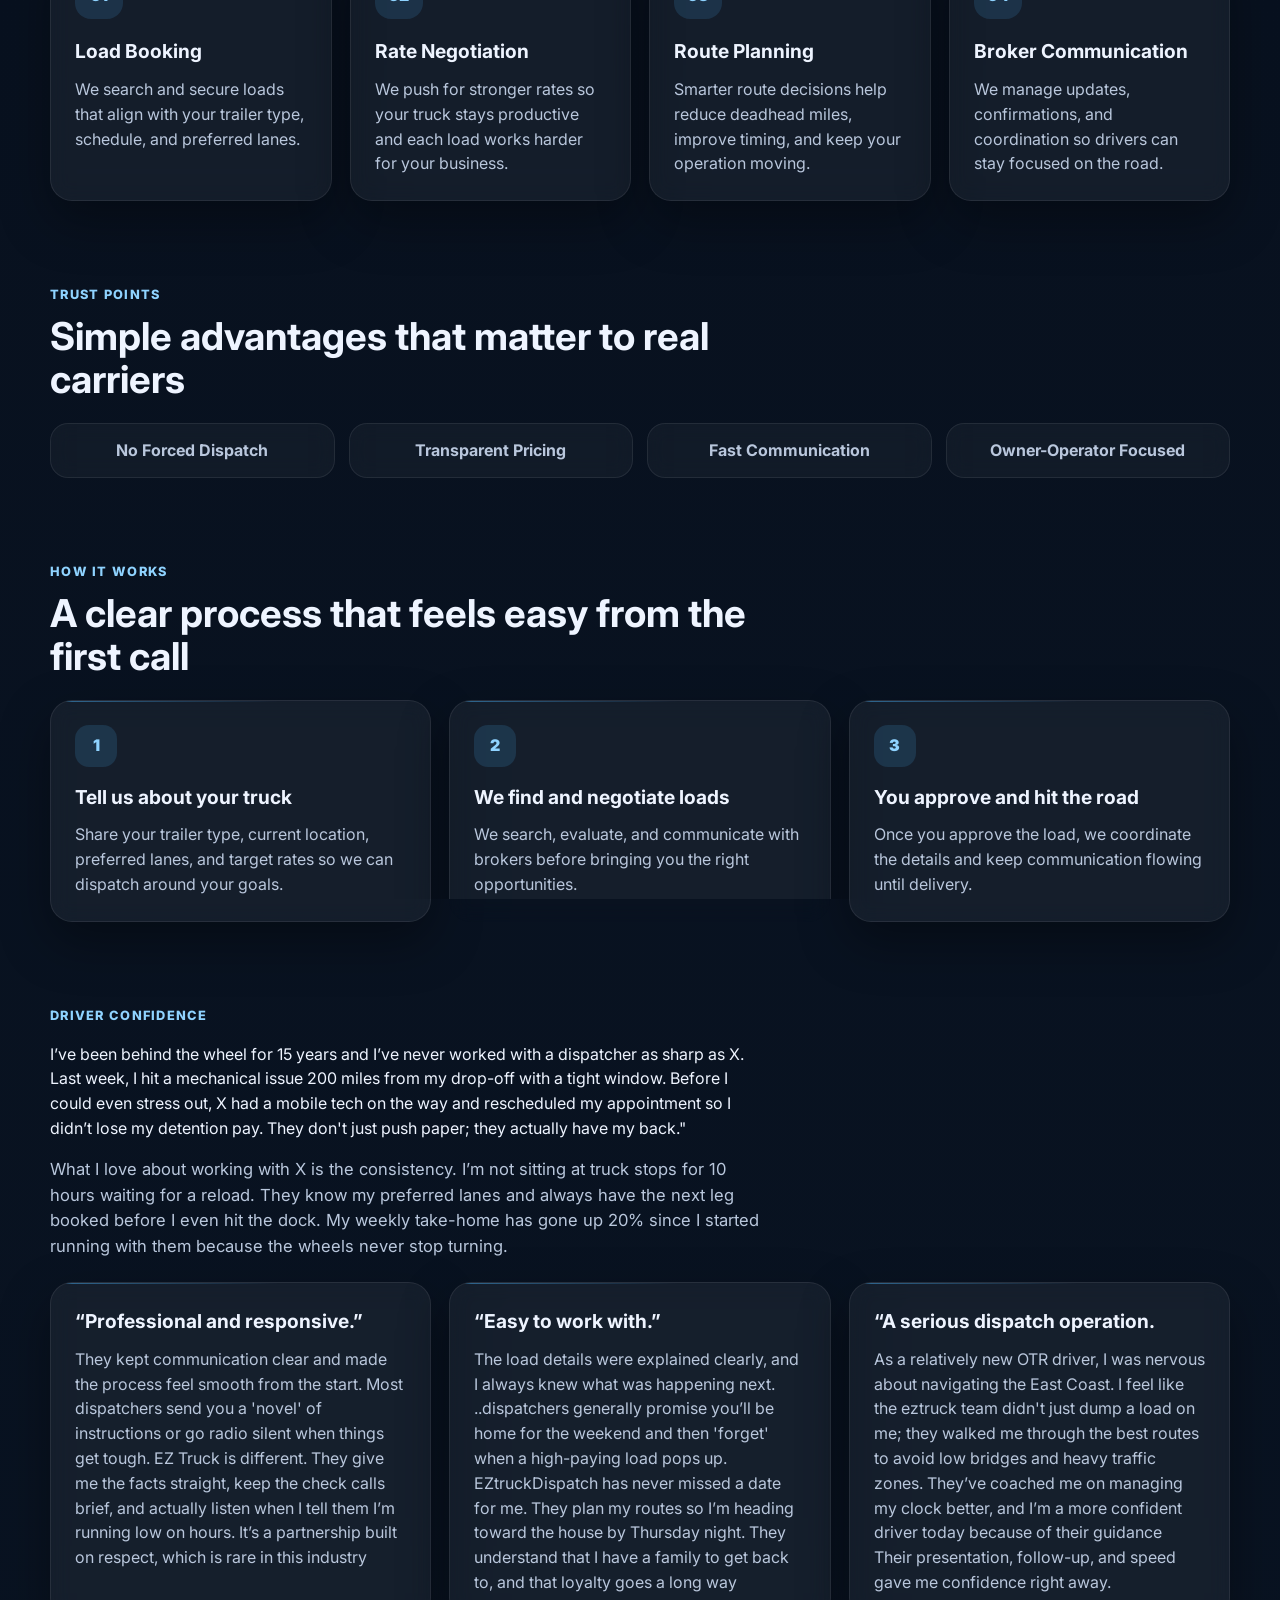
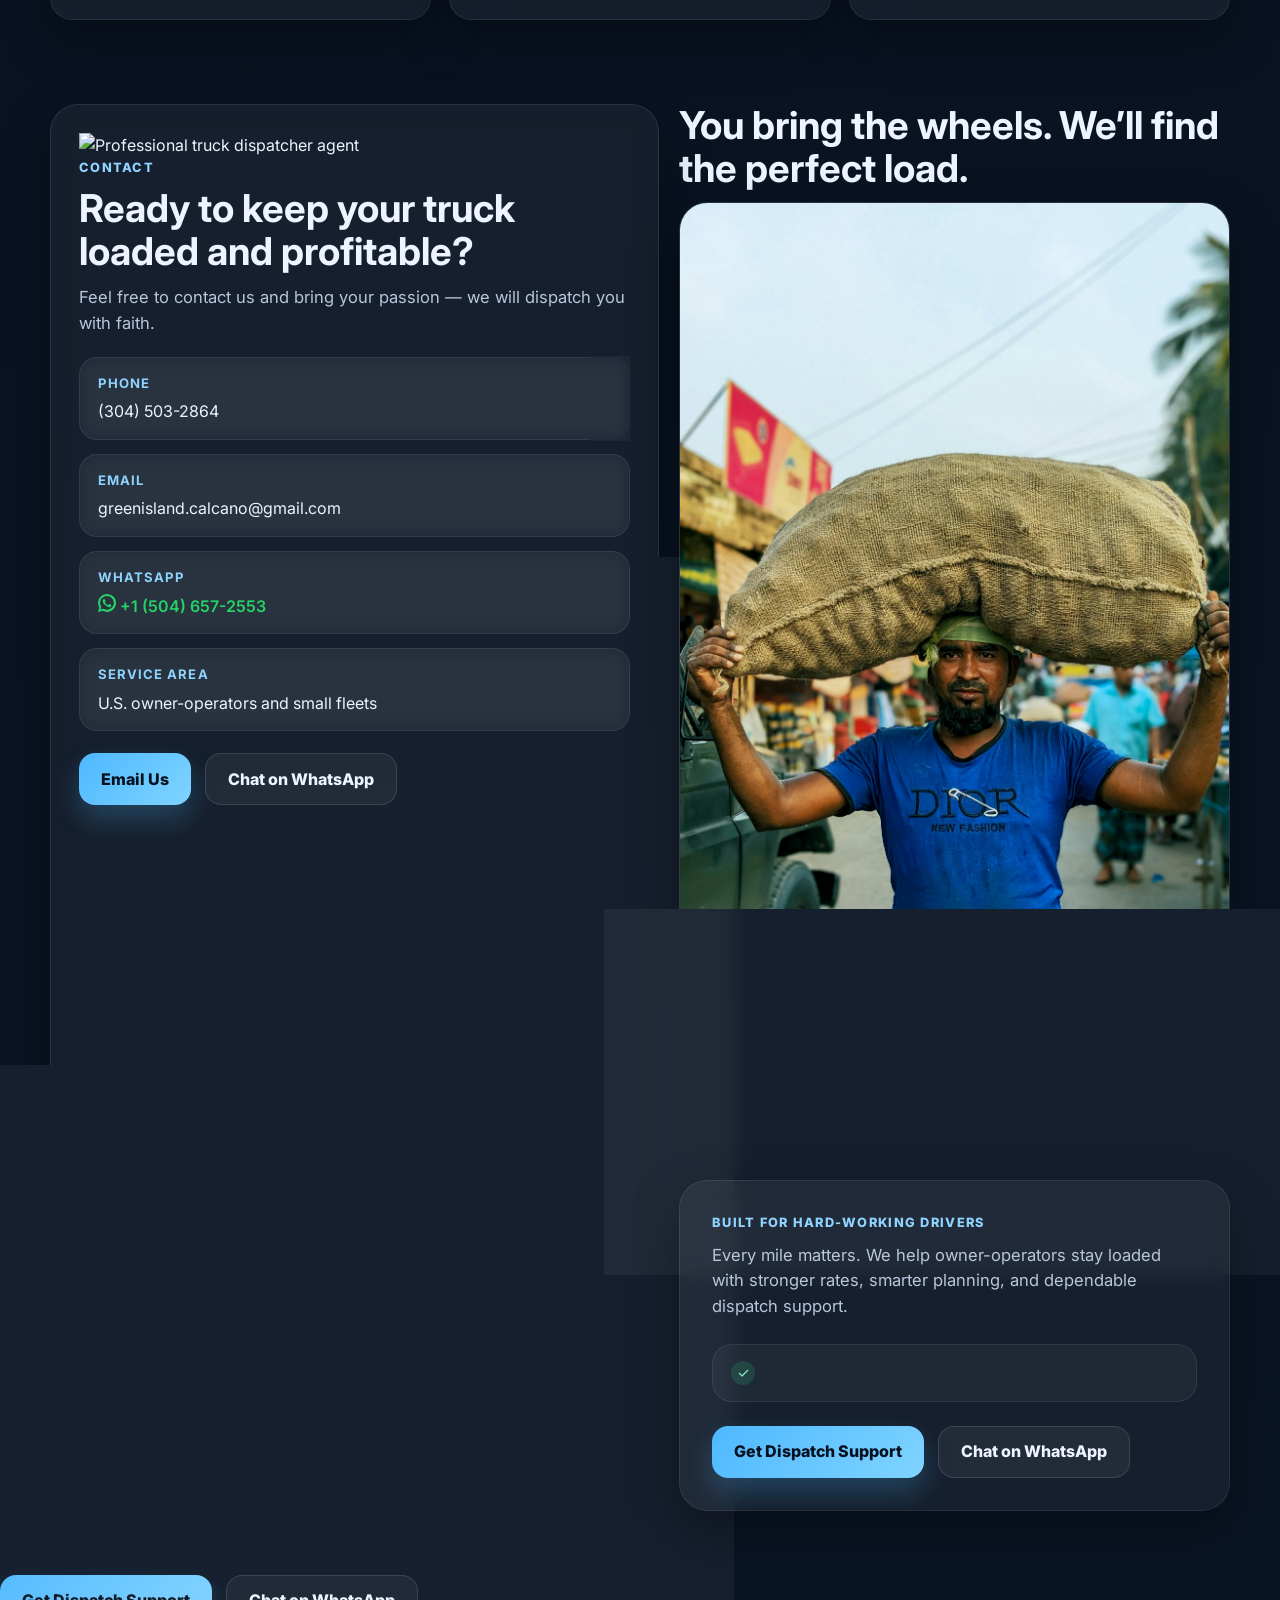
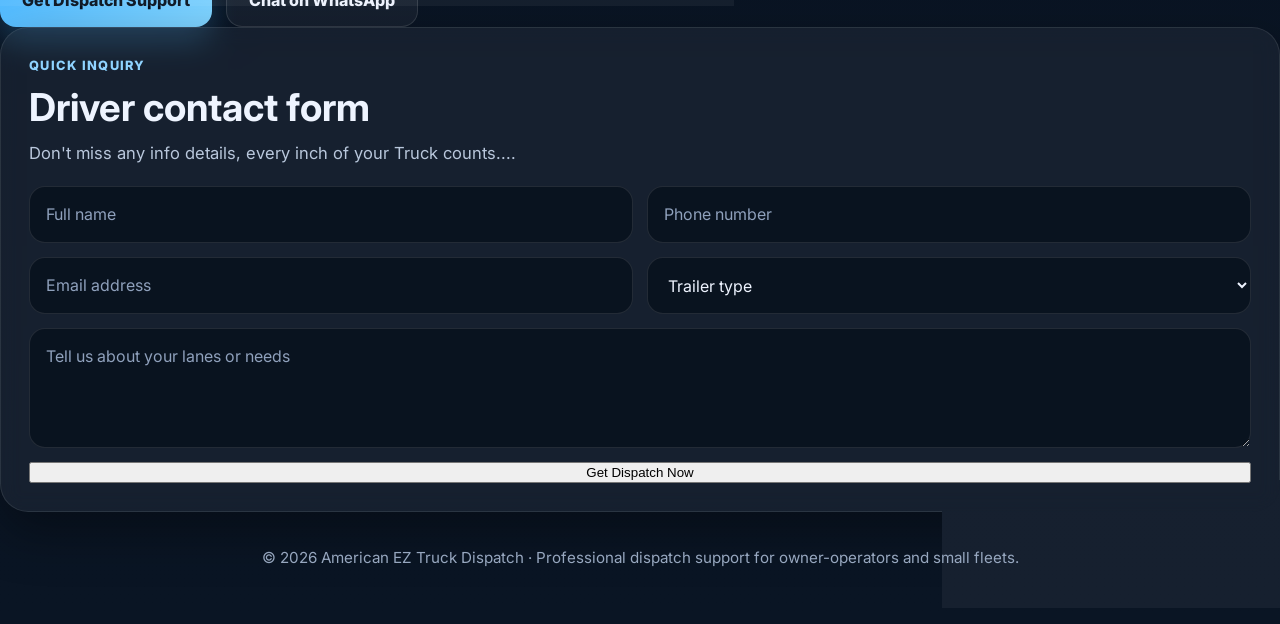
==== commit 32b2edc3: "Update index.html" ====
--- a/index.html
+++ b/index.html
@@ -810,70 +810,88 @@
     </section>
 
     <section class="section" id="contact">
-      <div class="container contact-grid">
-        <div class="contact-box">
-          <div class="section-kicker">Contact</div>
-          <h2>Ready to keep your truck loaded and profitable?</h2>
-          <p class="section-desc">Give us a call or feel free to contact us. Bring your passion, and we will dispatch you faith.</p>
-
-          <div class="contact-list">
-            <div class="contact-item">
-              <span>Phone</span>
-              (304-503-2864)
-            </div>
-            <div class="contact-item">
-              <span>Email</span>
-              greenisland.calcano@gmail.com
-            </div>
-            <div class="contact-item whatsapp">
-  <span>WhatsApp</span>
-  <a href="https://wa.me/15046572553?text=Hi%20I%20need%20dispatch%20service" target="_blank">
+  <div class="container contact-grid">
     
-    <svg xmlns="http://www.w3.org/2000/svg" width="18" height="18" viewBox="0 0 24 24" fill="#25D366">
-      <path d="M20.52 3.48A11.86 11.86 0 0012.06 0C5.46 0 .1 5.36.1 11.96c0 2.11.55 4.18 1.6 6.01L0 24l6.2-1.62a11.94 11.94 0 005.86 1.49h.01c6.6 0 11.96-5.36 11.96-11.96 0-3.2-1.25-6.2-3.51-8.43zM12.07 21.1a9.13 9.13 0 01-4.65-1.27l-.33-.2-3.68.96.98-3.59-.21-.37a9.07 9.07 0 01-1.39-4.87c0-5.04 4.1-9.14 9.15-9.14 2.44 0 4.73.95 6.45 2.67a9.1 9.1 0 012.68 6.47c0 5.04-4.1 9.14-9.15 9.14zm5.04-6.83c-.28-.14-1.64-.81-1.9-.9-.26-.1-.45-.14-.64.14-.19.28-.73.9-.9 1.08-.17.19-.33.21-.61.07-.28-.14-1.2-.44-2.28-1.4-.84-.75-1.4-1.68-1.56-1.96-.16-.28-.02-.43.12-.57.13-.13.28-.33.42-.49.14-.17.19-.28.28-.47.09-.19.05-.35-.02-.49-.07-.14-.64-1.54-.88-2.11-.23-.55-.46-.47-.64-.48h-.54c-.19 0-.49.07-.75.35-.26.28-1 1-1 2.43s1.02 2.82 1.16 3.02c.14.19 2.01 3.07 4.87 4.3.68.29 1.21.47 1.62.6.68.22 1.3.19 1.79.12.55-.08 1.64-.67 1.87-1.32.23-.66.23-1.22.16-1.32-.07-.1-.26-.16-.54-.3z"/>
-    </svg>
-
-    +1 (504) 657-2553
-  </a>
-</div>
-            <div class="contact-item">
-              <span>Service area</span>
-              U.S. owner-operators and small fleets
-            </div>
-          </div>
-
-          <div class="hero-actions" style="margin-top:22px; margin-bottom:0;">
-            <a class="btn btn-primary" href="mailto:dispatch@americanez-truckdispatch.com">Email Us</a>
-            <a class="btn btn-secondary" href="https://wa.me/15046572553">Chat on WhatsApp</a>
-          </div>
-        </div>
-       
-<section class="section">
-  <div class="container">
+    <div class="contact-box">
+      <div class="contact-box-inner">
+        
+        <div class="contact-agent-card">
+          <div class="contact-agent-photo">
+            <img src="/assets/images/dispatcher-agent.jpg" alt="Professional truck dispatcher agent">
+          </div>
+
+          <div class="contact-agent-info">
+            <div class="section-kicker">Contact</div>
+            <h2>Ready to keep your truck loaded and profitable?</h2>
+            <p class="section-desc">
+              Feel free to contact us and bring your passion — we will dispatch you with faith.
+            </p>
+          </div>
+        </div>
+
+        <div class="contact-list">
+          <div class="contact-item">
+            <span>Phone</span>
+            (304) 503-2864
+          </div>
+
+          <div class="contact-item">
+            <span>Email</span>
+            greenisland.calcano@gmail.com
+          </div>
+
+          <div class="contact-item whatsapp">
+            <span>WhatsApp</span>
+            <a href="https://wa.me/15046572553?text=Hi%20I%20need%20dispatch%20service" target="_blank">
+              <svg xmlns="http://www.w3.org/2000/svg" width="18" height="18" viewBox="0 0 24 24" fill="#25D366">
+                <path d="M20.52 3.48A11.86 11.86 0 0012.06 0C5.46 0 .1 5.36.1 11.96c0 2.11.55 4.18 1.6 6.01L0 24l6.2-1.62a11.94 11.94 0 005.86 1.49h.01c6.6 0 11.96-5.36 11.96-11.96 0-3.2-1.25-6.2-3.51-8.43zM12.07 21.1a9.13 9.13 0 01-4.65-1.27l-.33-.2-3.68.96.98-3.59-.21-.37a9.07 9.07 0 01-1.39-4.87c0-5.04 4.1-9.14 9.15-9.14 2.44 0 4.73.95 6.45 2.67a9.1 9.1 0 012.68 6.47c0 5.04-4.1 9.14-9.15 9.14zm5.04-6.83c-.28-.14-1.64-.81-1.9-.9-.26-.1-.45-.14-.64.14-.19.28-.73.9-.9 1.08-.17.19-.33.21-.61.07-.28-.14-1.2-.44-2.28-1.4-.84-.75-1.4-1.68-1.56-1.96-.16-.28-.02-.43.12-.57.13-.13.28-.33.42-.49.14-.17.19-.28.28-.47.09-.19.05-.35-.02-.49-.07-.14-.64-1.54-.88-2.11-.23-.55-.46-.47-.64-.48h-.54c-.19 0-.49.07-.75.35-.26.28-1 1-1 2.43s1.02 2.82 1.16 3.02c.14.19 2.01 3.07 4.87 4.3.68.29 1.21.47 1.62.6.68.22 1.3.19 1.79.12.55-.08 1.64-.67 1.87-1.32.23-.66.23-1.22.16-1.32-.07-.1-.26-.16-.54-.3z"/>
+              </svg>
+              +1 (504) 657-2553
+            </a>
+          </div>
+
+          <div class="contact-item">
+            <span>Service area</span>
+            U.S. owner-operators and small fleets
+          </div>
+        </div>
+
+        <div class="hero-actions" style="margin-top:22px; margin-bottom:0;">
+          <a class="btn btn-primary" href="mailto:dispatch@americanez-truckdispatch.com">Email Us</a>
+          <a class="btn btn-secondary" href="https://wa.me/15046572553" target="_blank">Chat on WhatsApp</a>
+        </div>
+
+      </div>
+    </div>
+
     <div class="slogan-feature">
-<h2>You bring the wheels. We’ll find the perfect load.</h2>
+      <h2>You bring the wheels. We’ll find the perfect load.</h2>
+
       <div class="slogan-image-card">
-        <img src="/assets/images/man-on-load.jpg" alt="Worker carrying a heavy load" />
-      </div>
+        <img src="/assets/images/man-on-load.jpg" alt="Worker carrying a heavy load">
+      </div>
+
       <div class="slogan-content-card">
         <div class="section-kicker">Built for hard-working drivers</div>
-<p class="section-desc">
+        <p class="section-desc">
           Every mile matters. We help owner-operators stay loaded with stronger rates, smarter planning, and dependable dispatch support.
-        </p>       
+        </p>
+
         <div class="slogan-list">
           <div class="slogan-item">
-            <span class="check">✓</span>           
-          </div>
-        </div>
+            <span class="check">✓</span>
+          </div>
+        </div>
+
         <div class="hero-actions" style="margin-top: 24px; margin-bottom: 0;">
           <a class="btn btn-primary" href="#contact">Get Dispatch Support</a>
           <a class="btn btn-secondary" href="https://wa.me/15046572553" target="_blank">Chat on WhatsApp</a>
         </div>
       </div>
-
     </div>
+
   </div>
-</section>          
+</section>
 
         <div class="hero-actions" style="margin-top:22px; margin-bottom:0;">
           <a class="btn btn-primary" href="#contact">Get Dispatch Support</a>
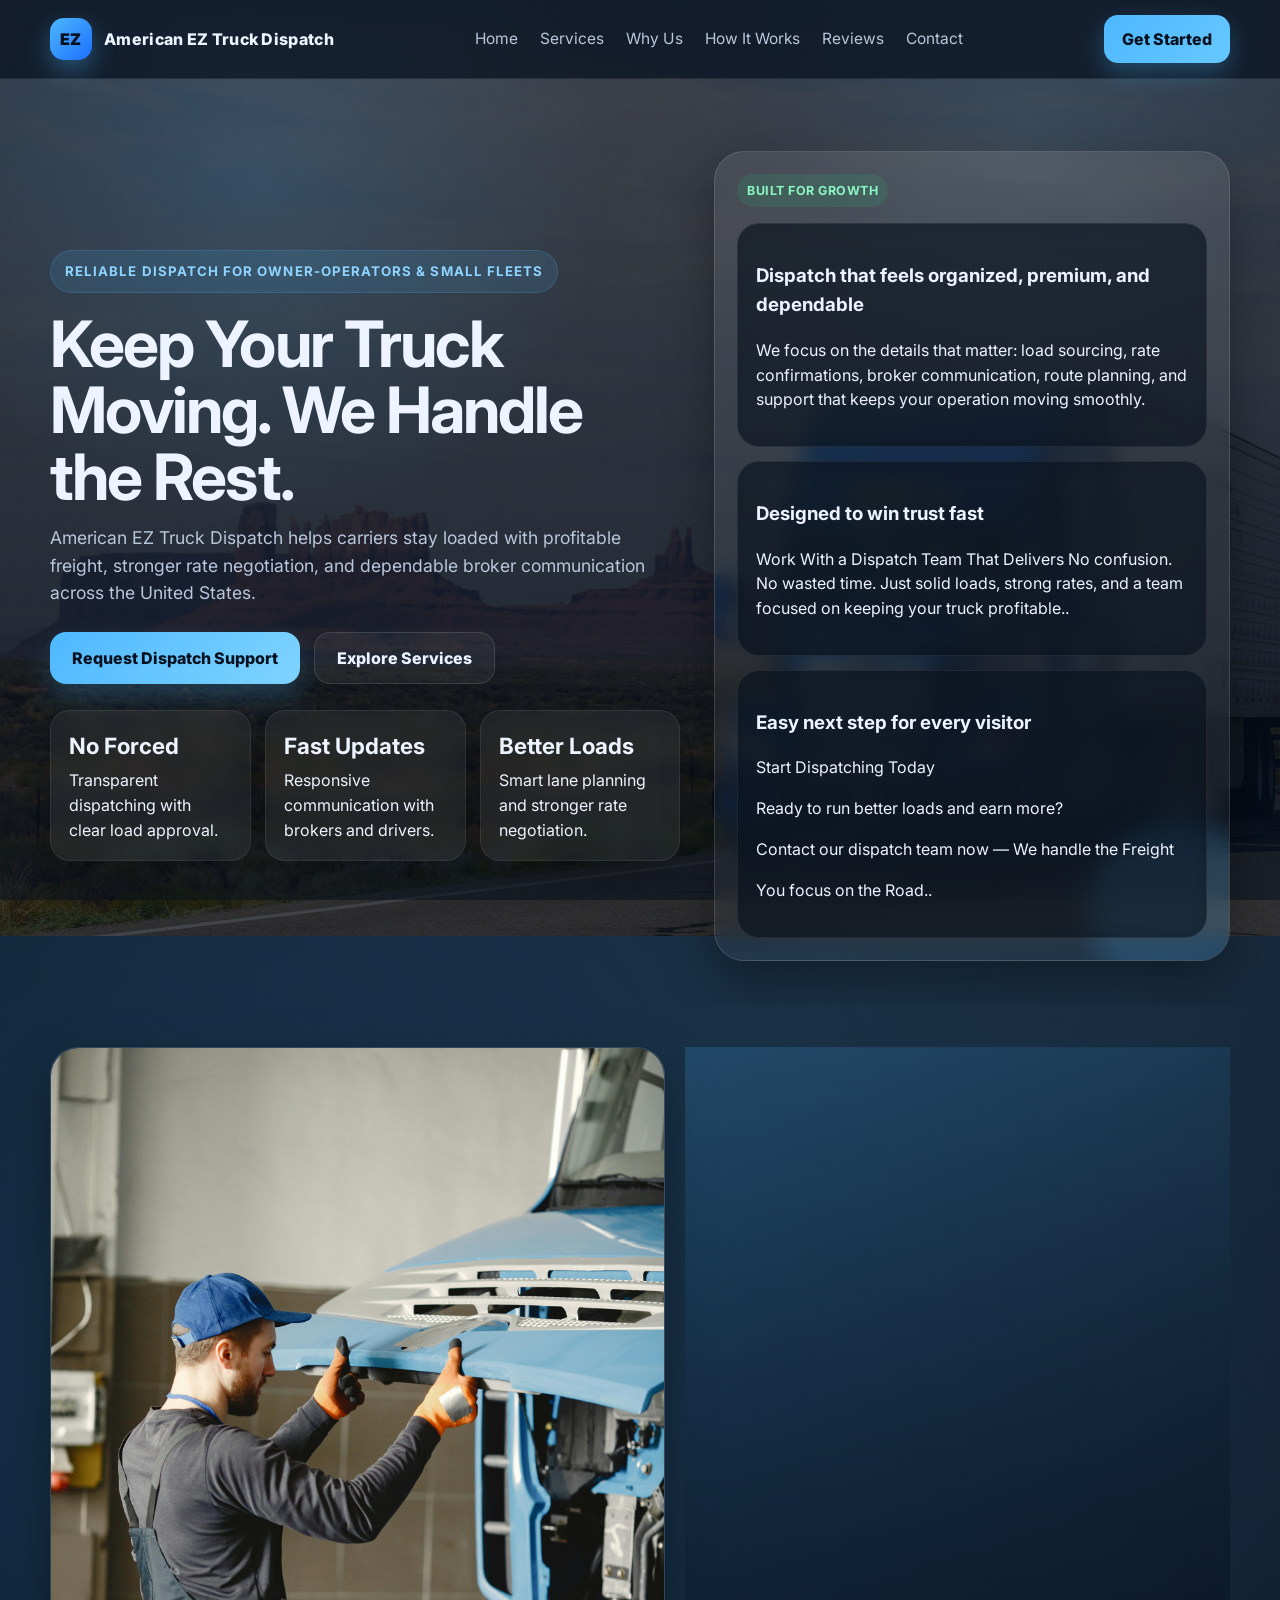
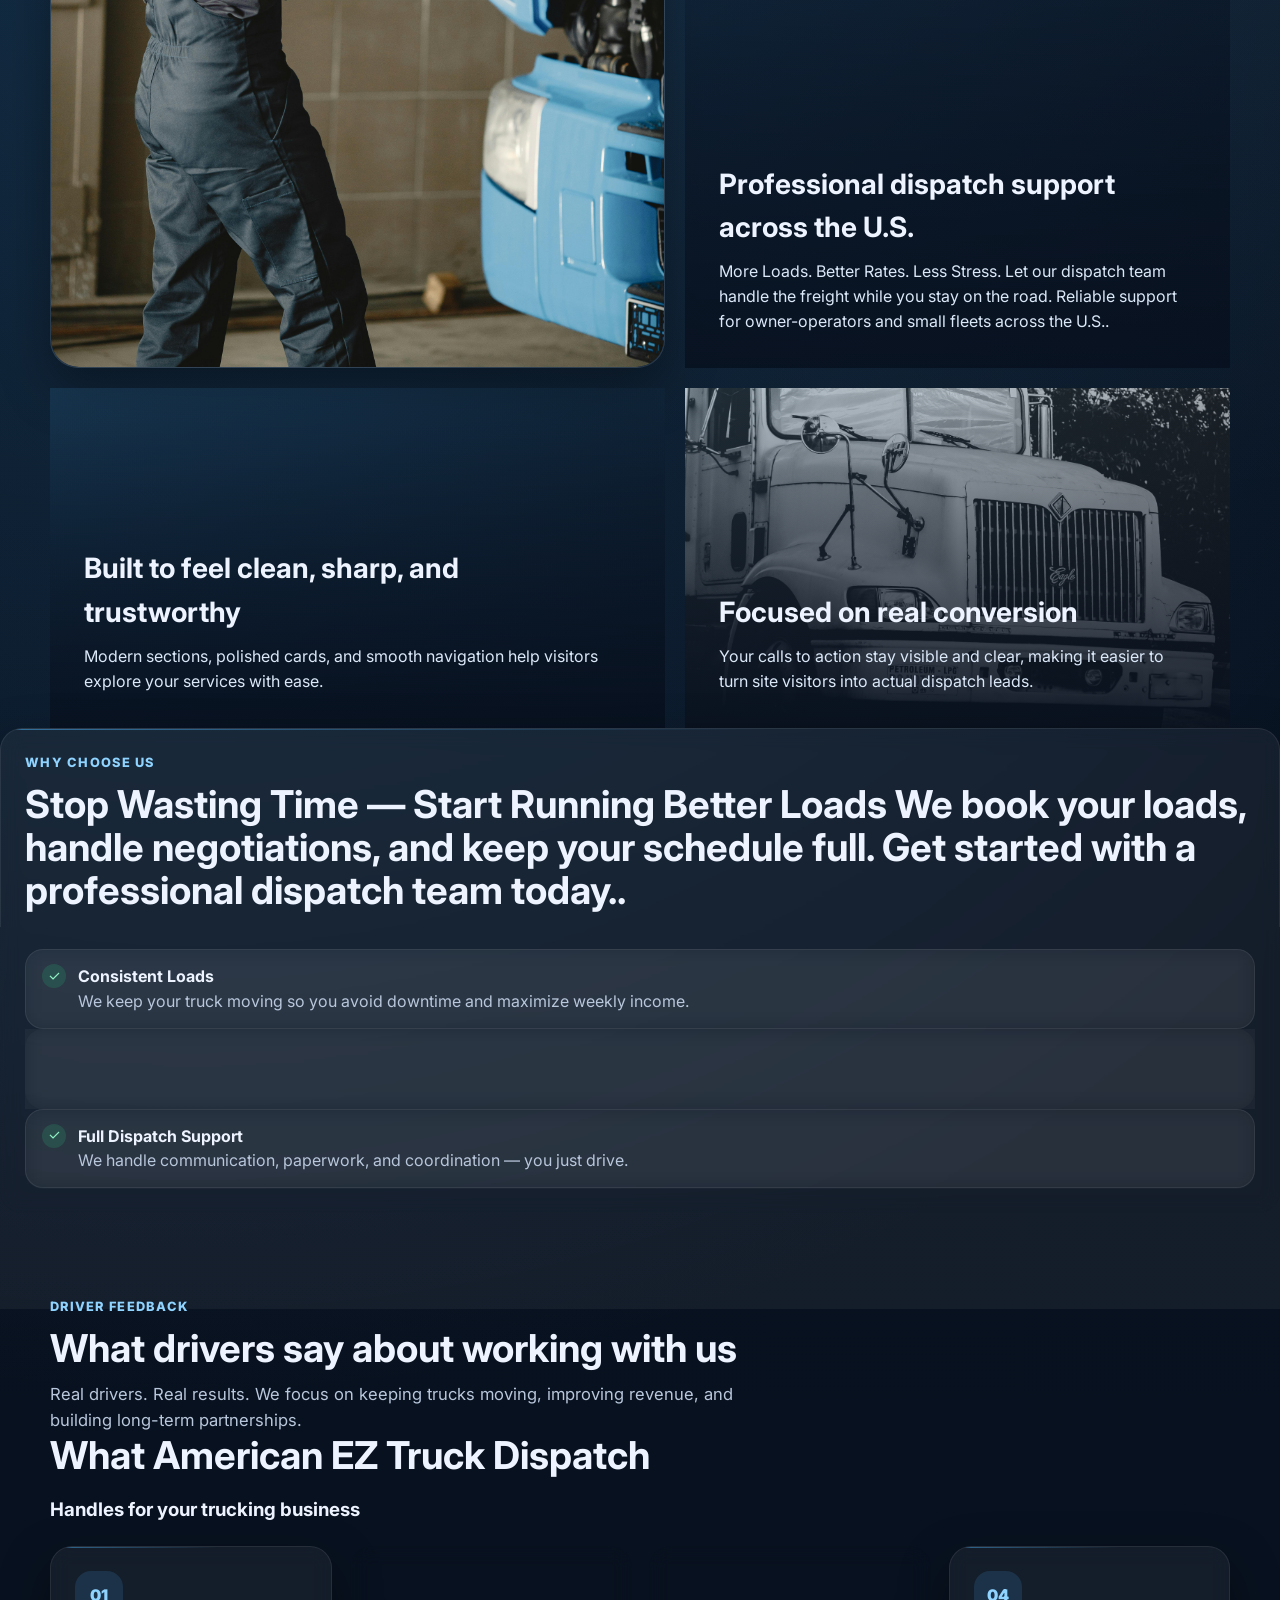
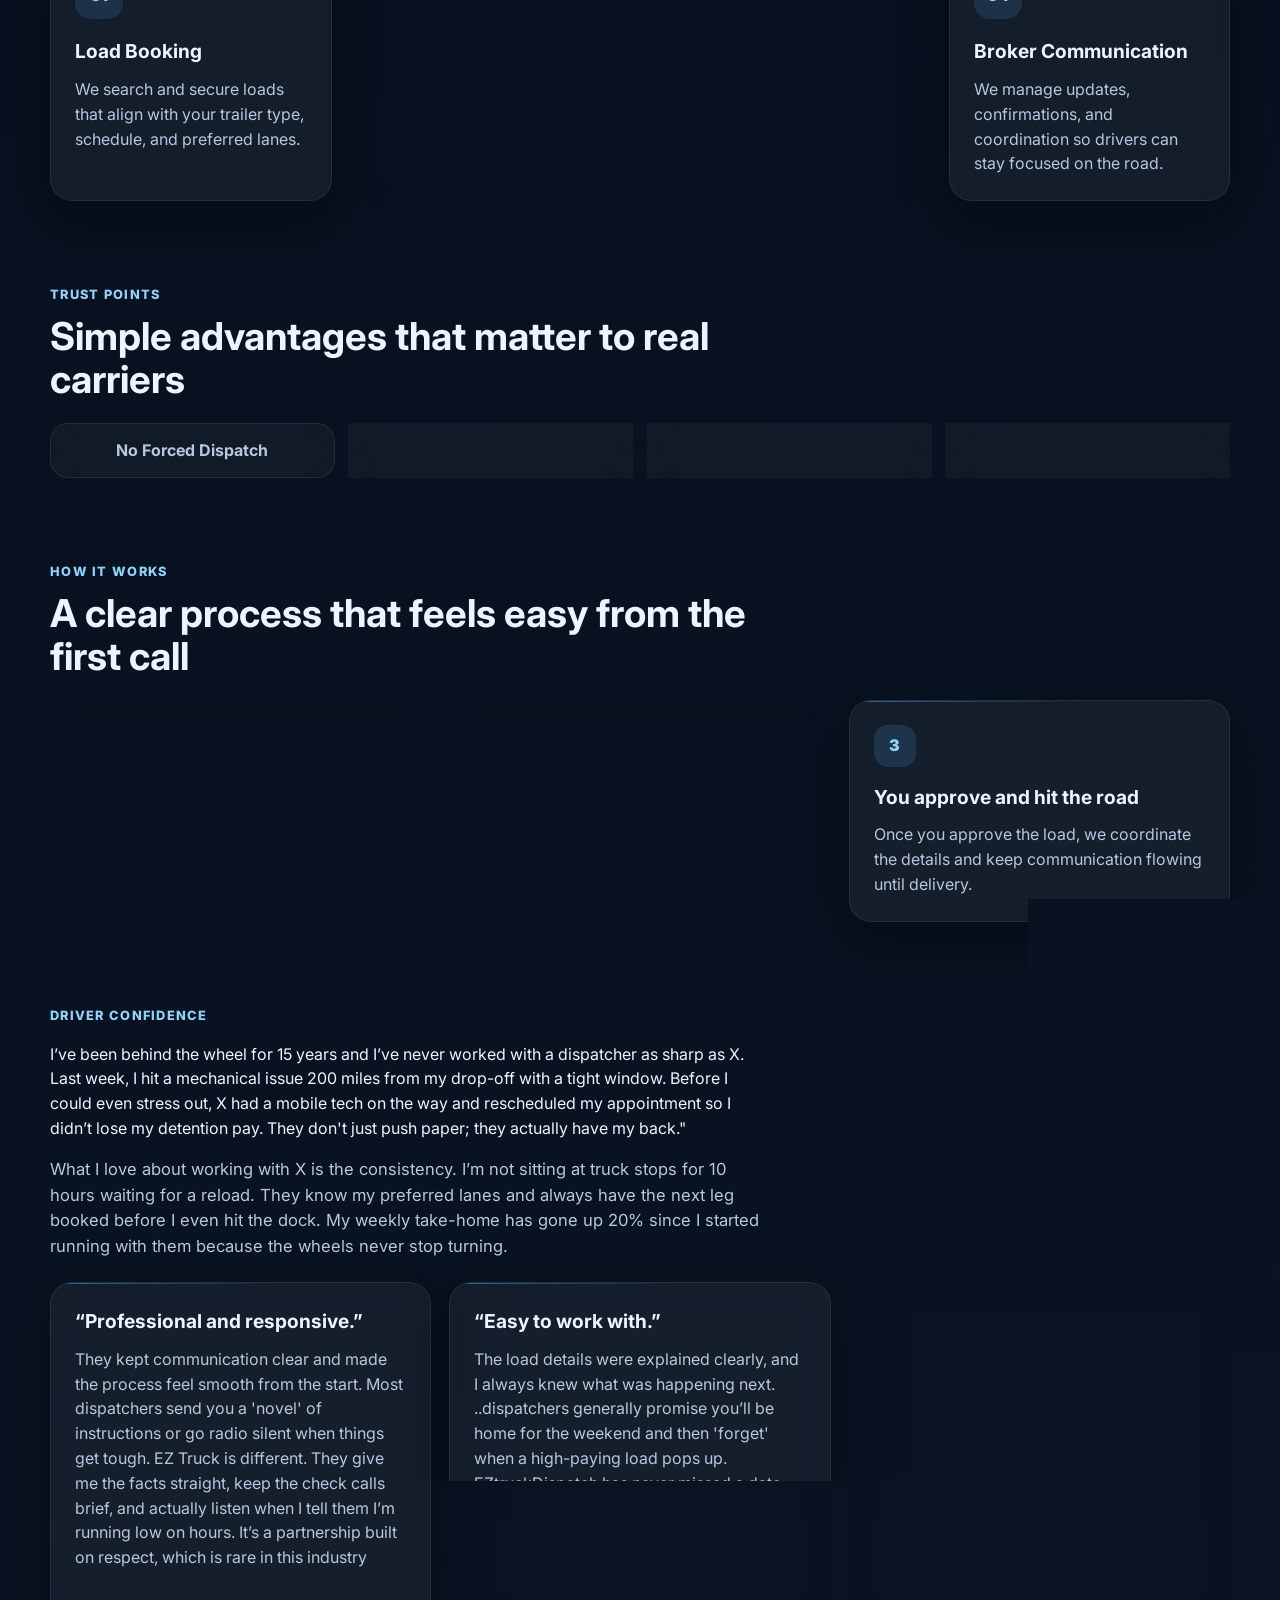
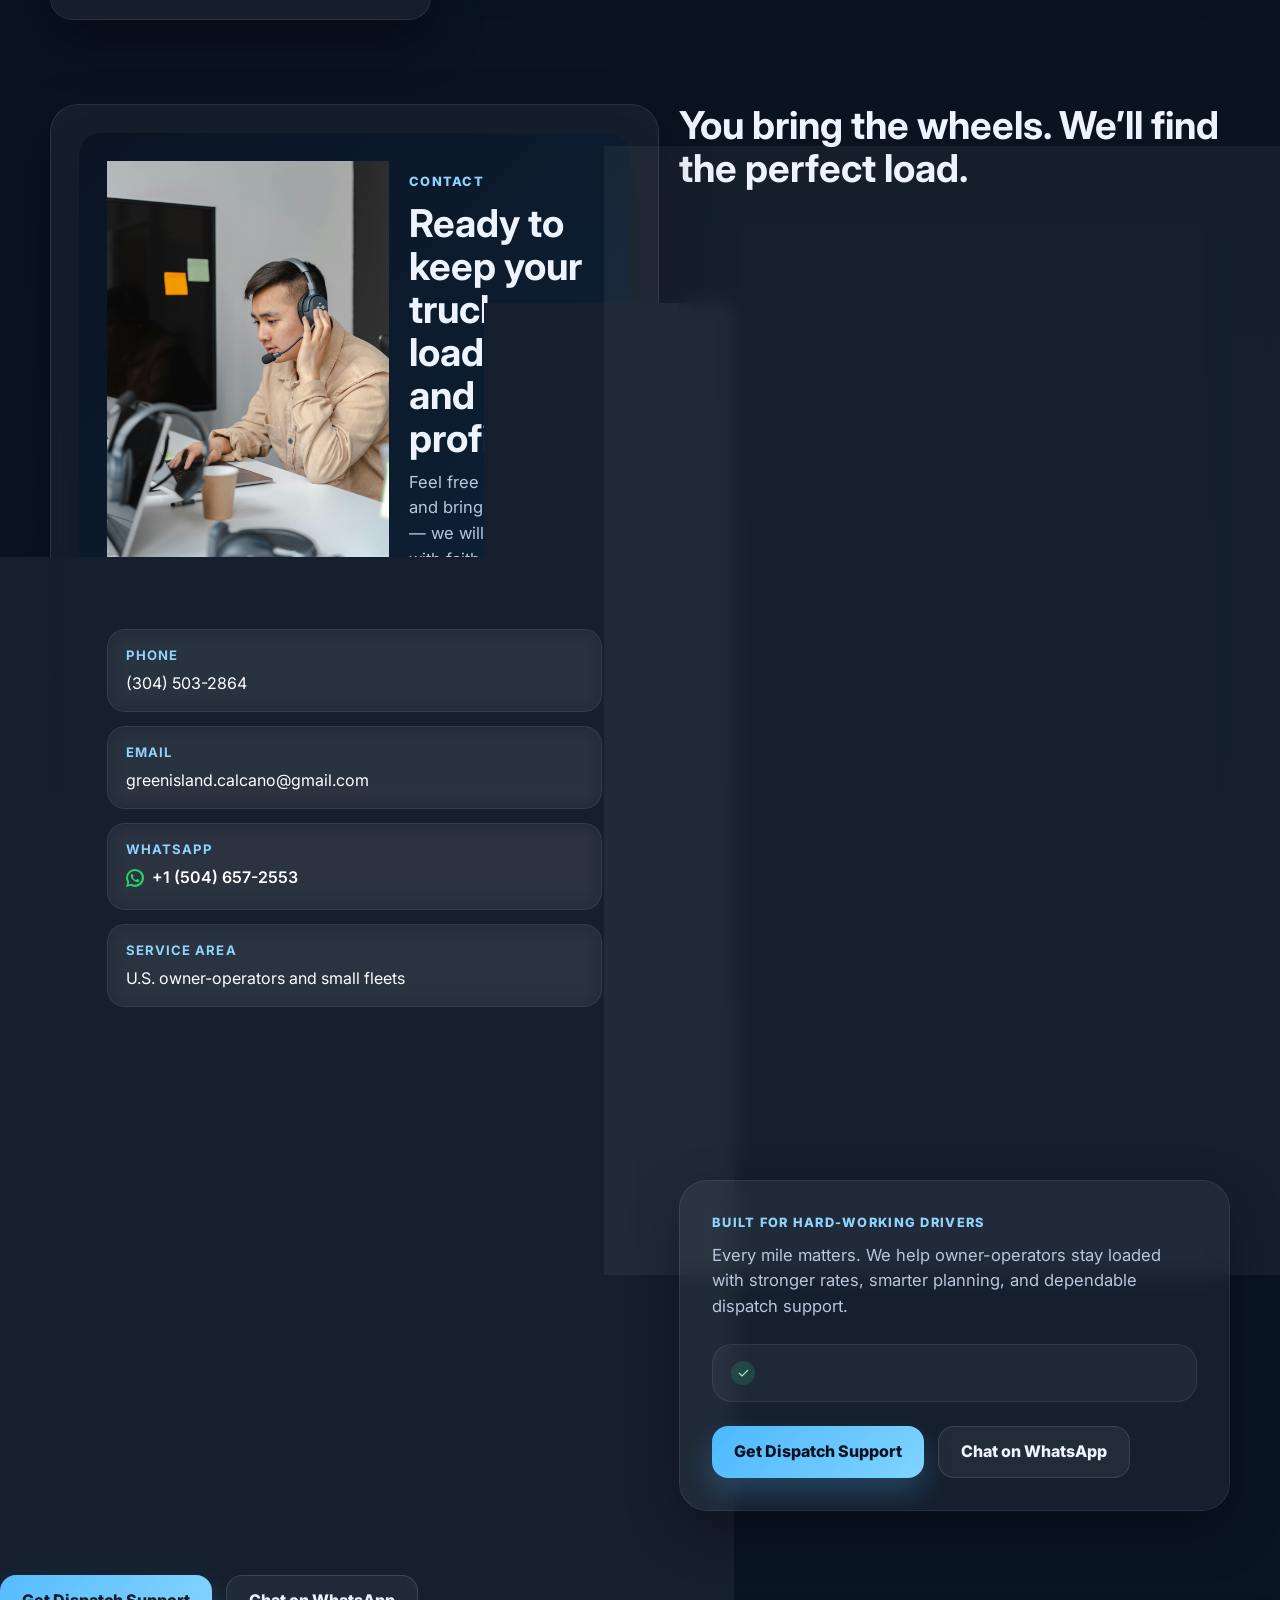
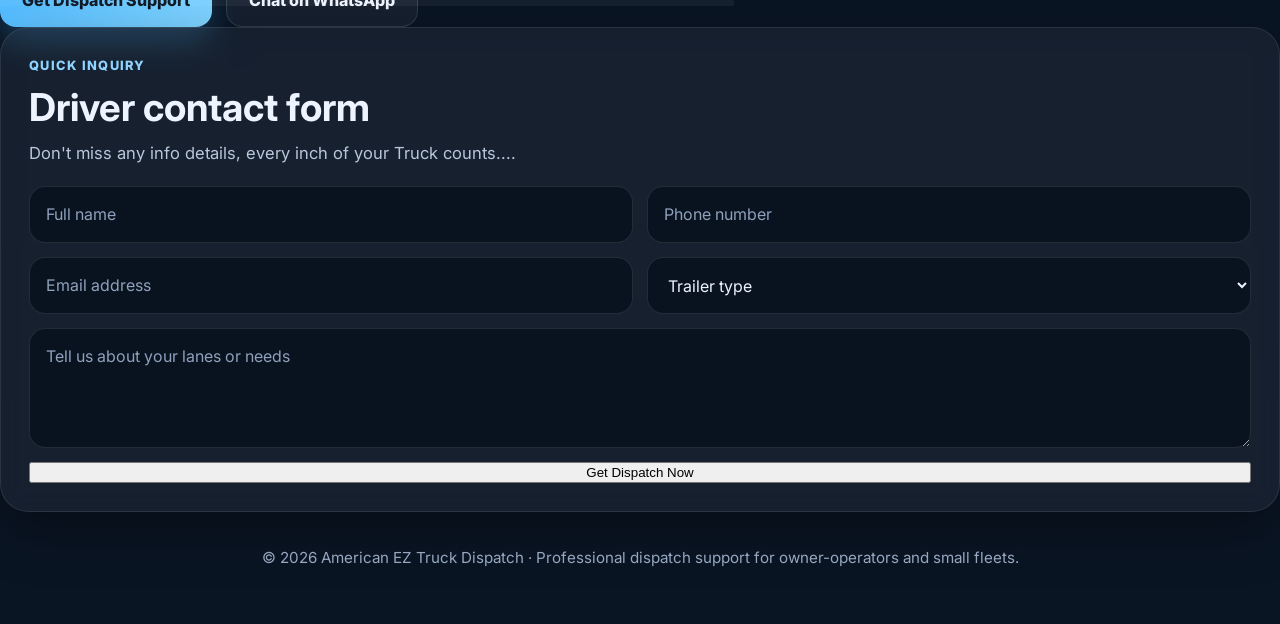
==== commit 13a23ca7: "Rename contact-agent-photo to tourguide-photo" ====
--- a/index.html
+++ b/index.html
@@ -816,7 +816,7 @@
       <div class="contact-box-inner">
         
         <div class="contact-agent-card">
-          <div class="contact-agent-photo">
+          <div class="tourguide-photo">
             <img src="/assets/images/dispatcher-agent.jpg" alt="Professional truck dispatcher agent">
           </div>
 
--- a/assets/css/style.css
+++ b/assets/css/style.css
@@ -168,3 +168,87 @@
     padding: 24px;
   }
 }
+.contact-box-inner {
+  background: linear-gradient(135deg, rgba(10, 20, 35, 0.96), rgba(17, 47, 74, 0.95));
+  border-radius: 22px;
+  padding: 28px;
+  box-shadow: 0 18px 40px rgba(0, 0, 0, 0.22);
+  height: 100%;
+}
+
+.contact-agent-card {
+  display: flex;
+  align-items: center;
+  gap: 20px;
+  margin-bottom: 24px;
+  padding-bottom: 20px;
+  border-bottom: 1px solid rgba(255, 255, 255, 0.1);
+}
+
+.contact-agent-photo img {
+  width: 120px;
+  height: 120px;
+  object-fit: cover;
+  border-radius: 18px;
+  display: block;
+  border: 2px solid rgba(77, 184, 255, 0.45);
+  box-shadow: 0 10px 25px rgba(0, 0, 0, 0.25);
+}
+
+.contact-agent-info h2 {
+  margin: 0 0 10px;
+}
+
+.contact-agent-info .section-desc {
+  margin: 0;
+}
+
+.contact-list {
+  display: grid;
+  gap: 14px;
+}
+
+.contact-item {
+  background: rgba(255, 255, 255, 0.04);
+  border: 1px solid rgba(255, 255, 255, 0.08);
+  border-radius: 14px;
+  padding: 14px 16px;
+  color: #fff;
+}
+
+.contact-item span {
+  display: block;
+  font-size: 12px;
+  font-weight: 700;
+  letter-spacing: 0.08em;
+  text-transform: uppercase;
+  color: #4db8ff;
+  margin-bottom: 6px;
+}
+
+.contact-item.whatsapp a {
+  display: inline-flex;
+  align-items: center;
+  gap: 8px;
+  color: #fff;
+  text-decoration: none;
+  font-weight: 600;
+}
+
+.contact-item.whatsapp a:hover {
+  opacity: 0.9;
+}
+
+@media (max-width: 768px) {
+  .contact-agent-card {
+    flex-direction: column;
+    align-items: flex-start;
+  }
+
+  .contact-agent-photo img {
+    width: 100%;
+    max-width: 220px;
+    height: auto;
+    aspect-ratio: 1 / 1;
+  }
+}
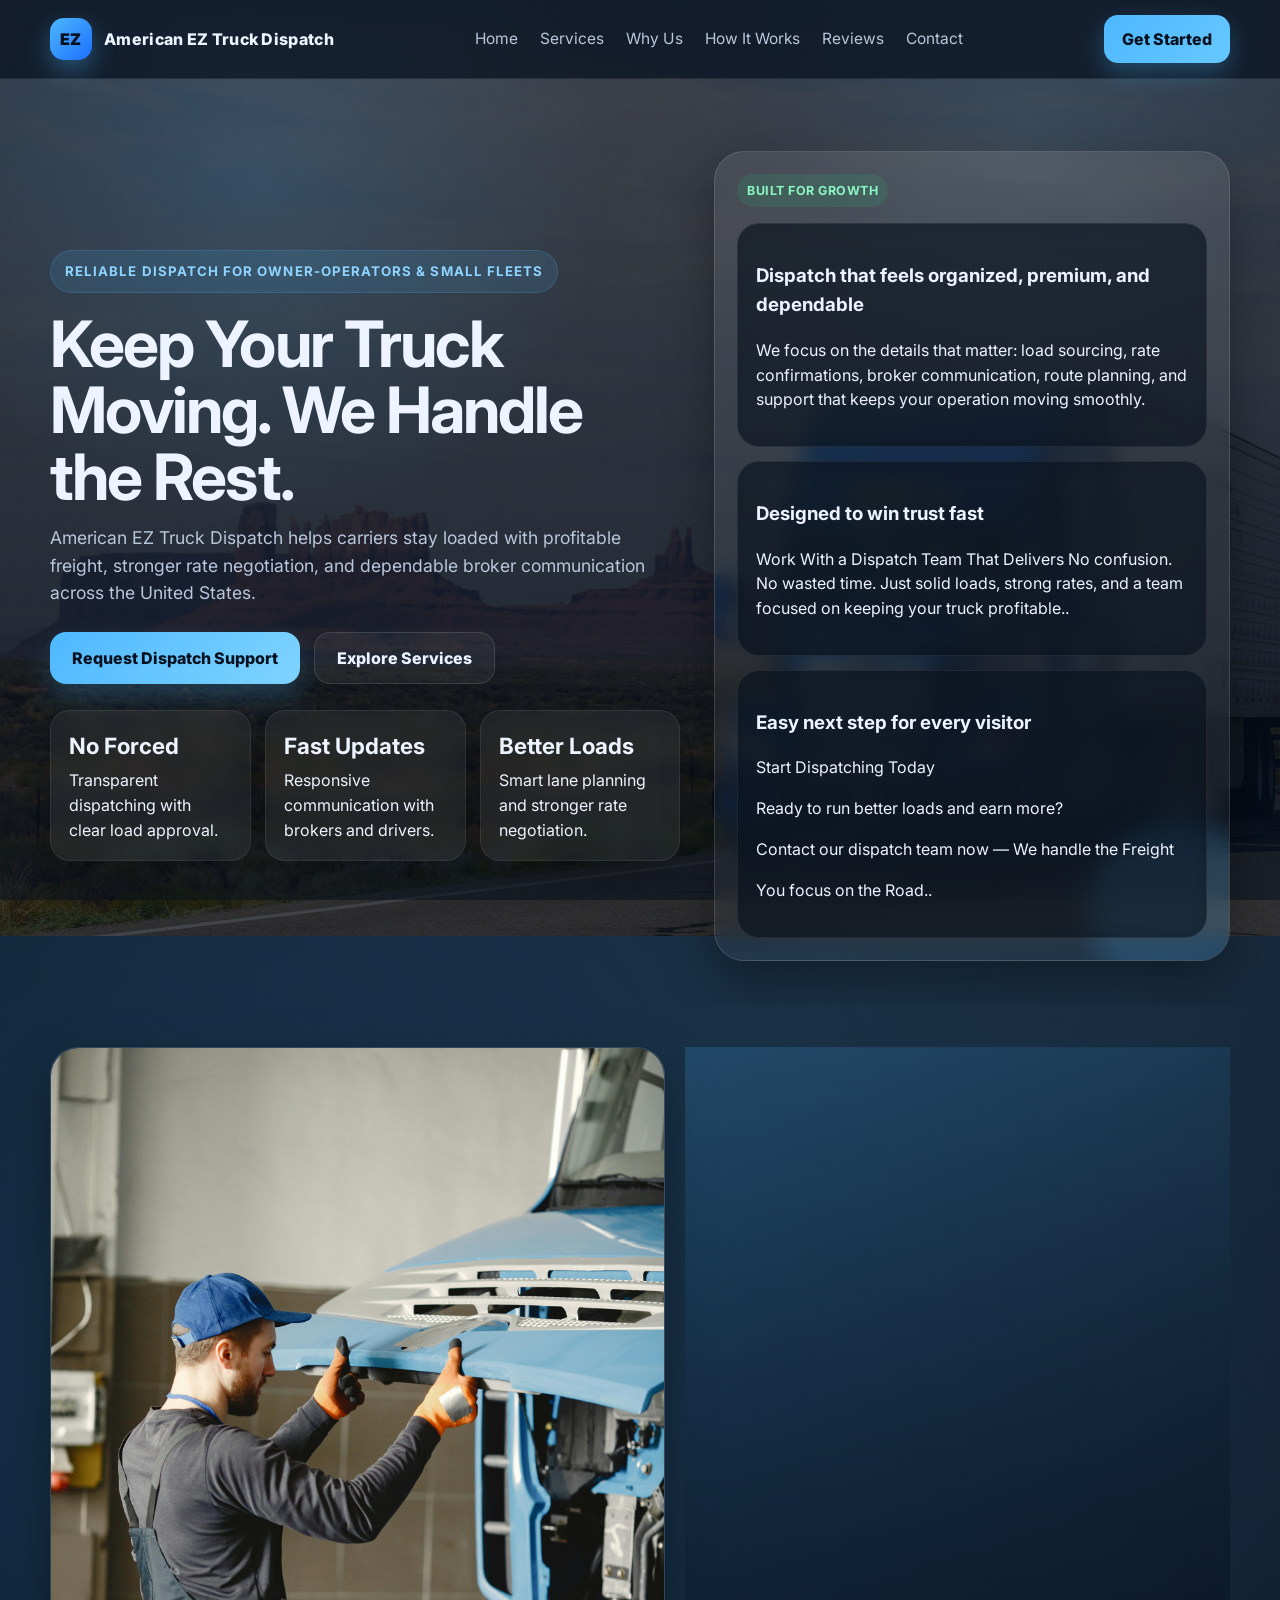
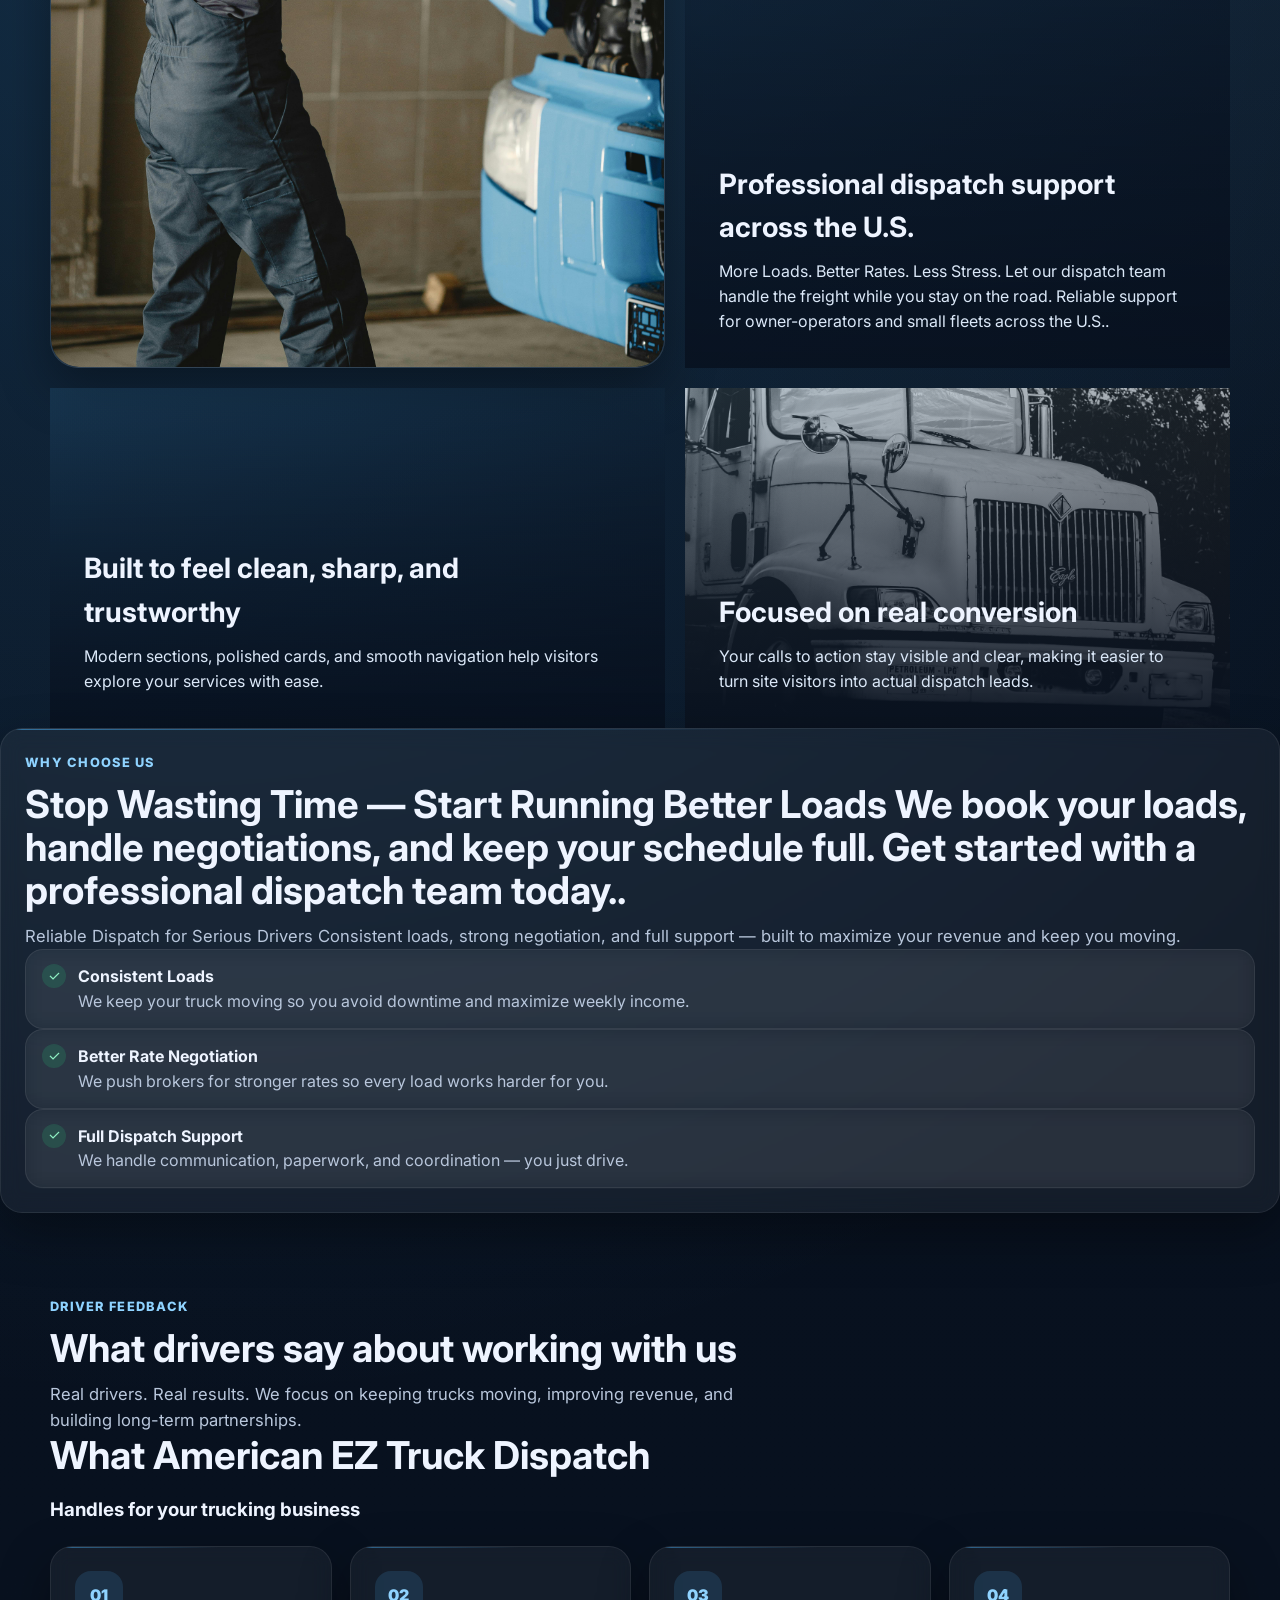
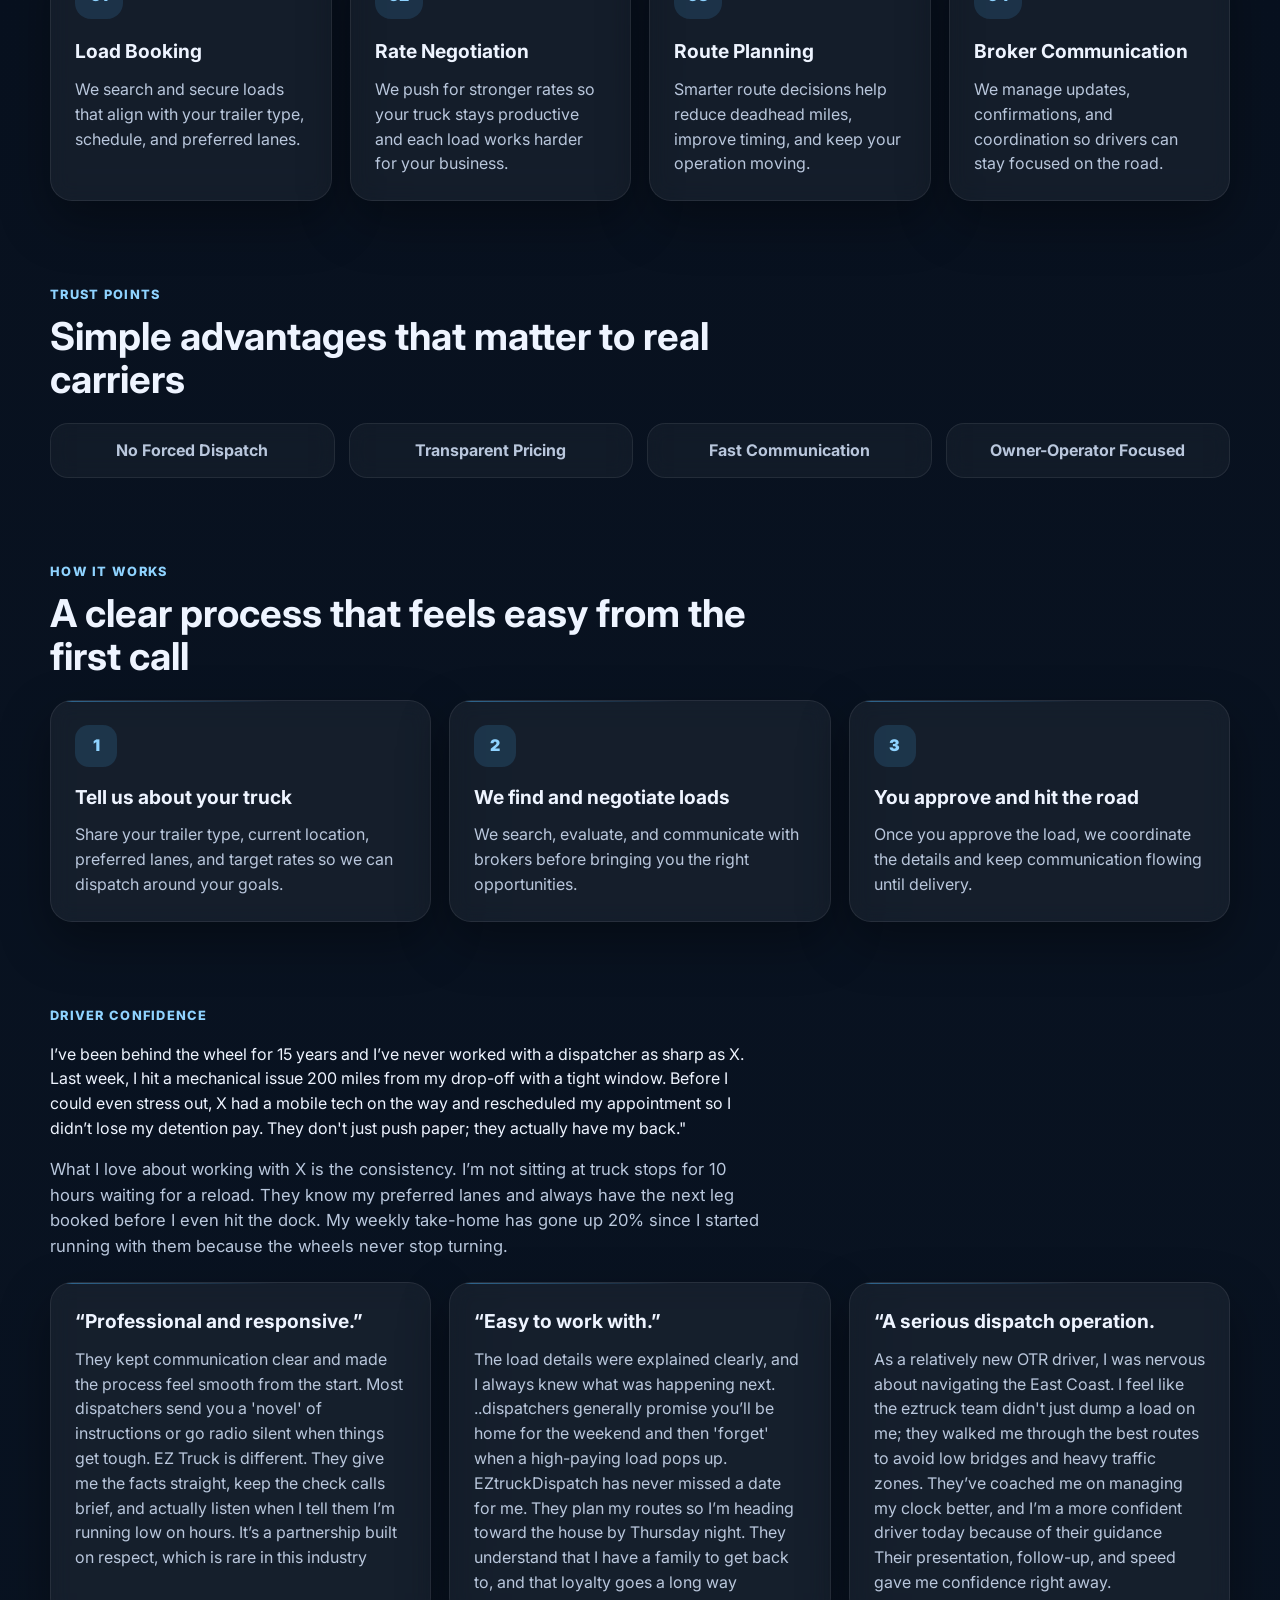
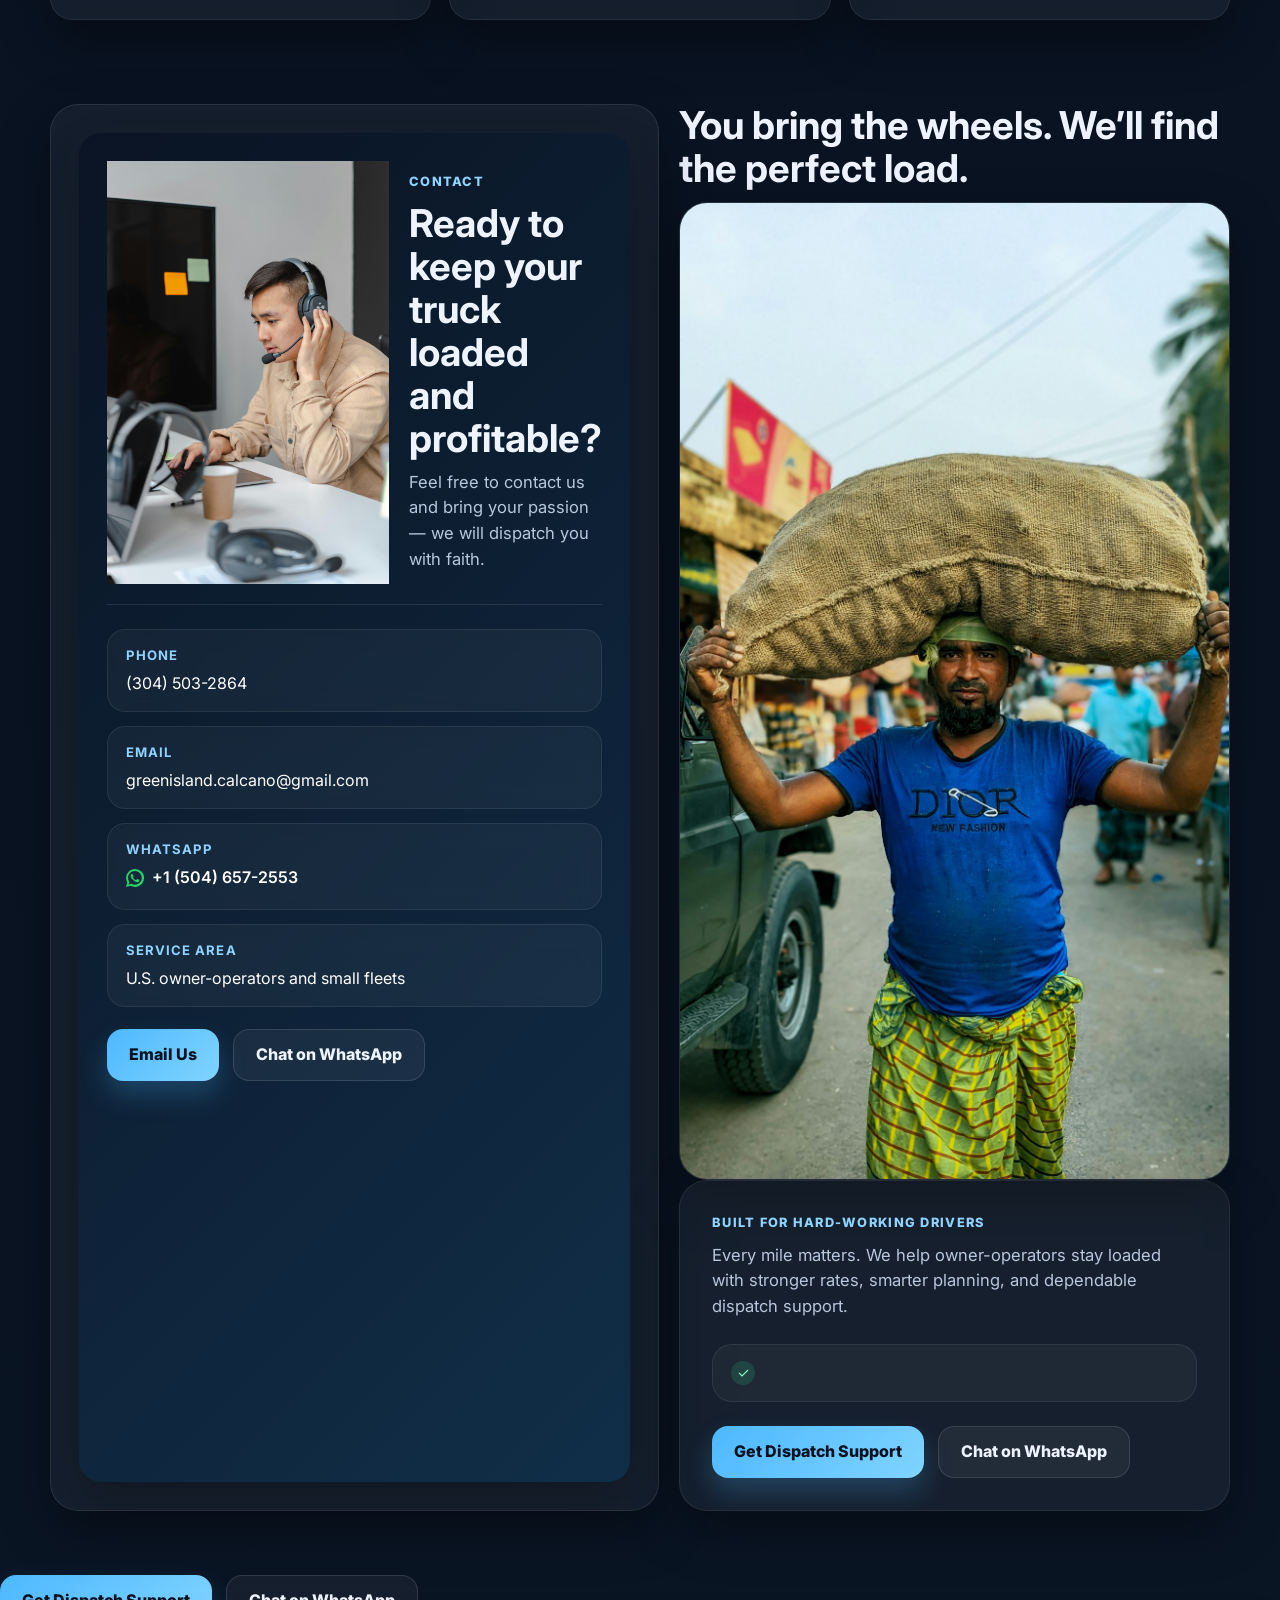
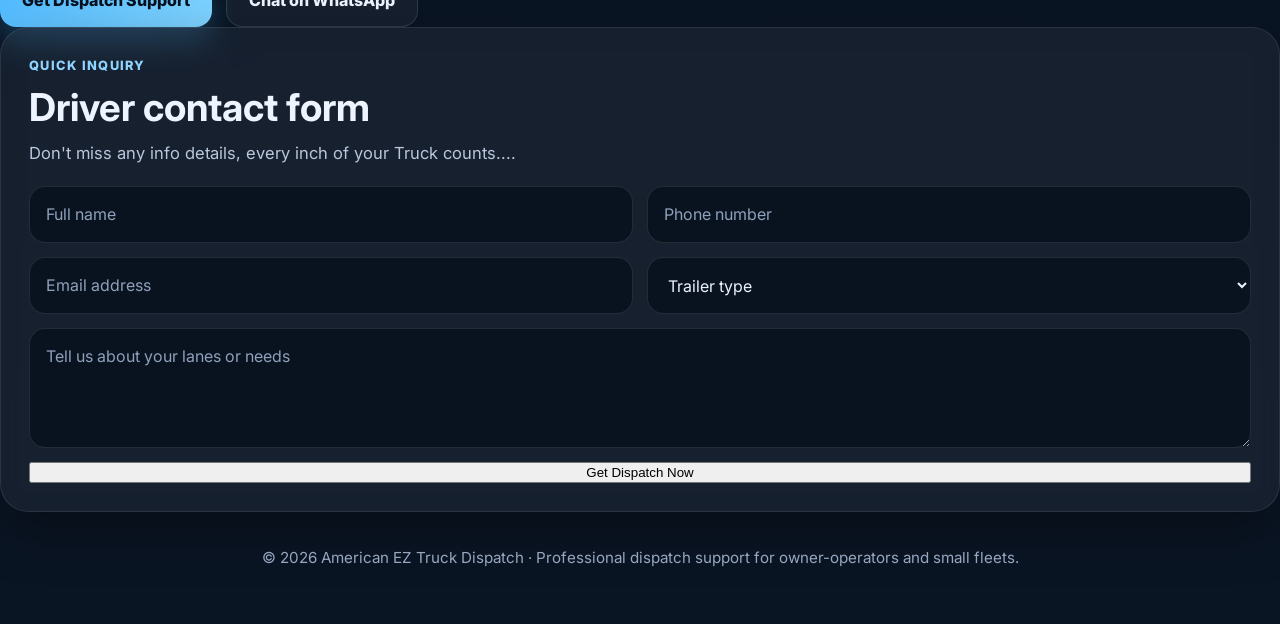
==== commit e6e3925a: "Update index.html" ====
--- a/index.html
+++ b/index.html
@@ -857,7 +857,7 @@
         </div>
 
         <div class="hero-actions" style="margin-top:22px; margin-bottom:0;">
-          <a class="btn btn-primary" href="mailto:dispatch@americanez-truckdispatch.com">Email Us</a>
+          <a class="btn btn-primary" href="mailto:greenisland.calcano@gmail.com">Email Us</a>
           <a class="btn btn-secondary" href="https://wa.me/15046572553" target="_blank">Chat on WhatsApp</a>
         </div>
 
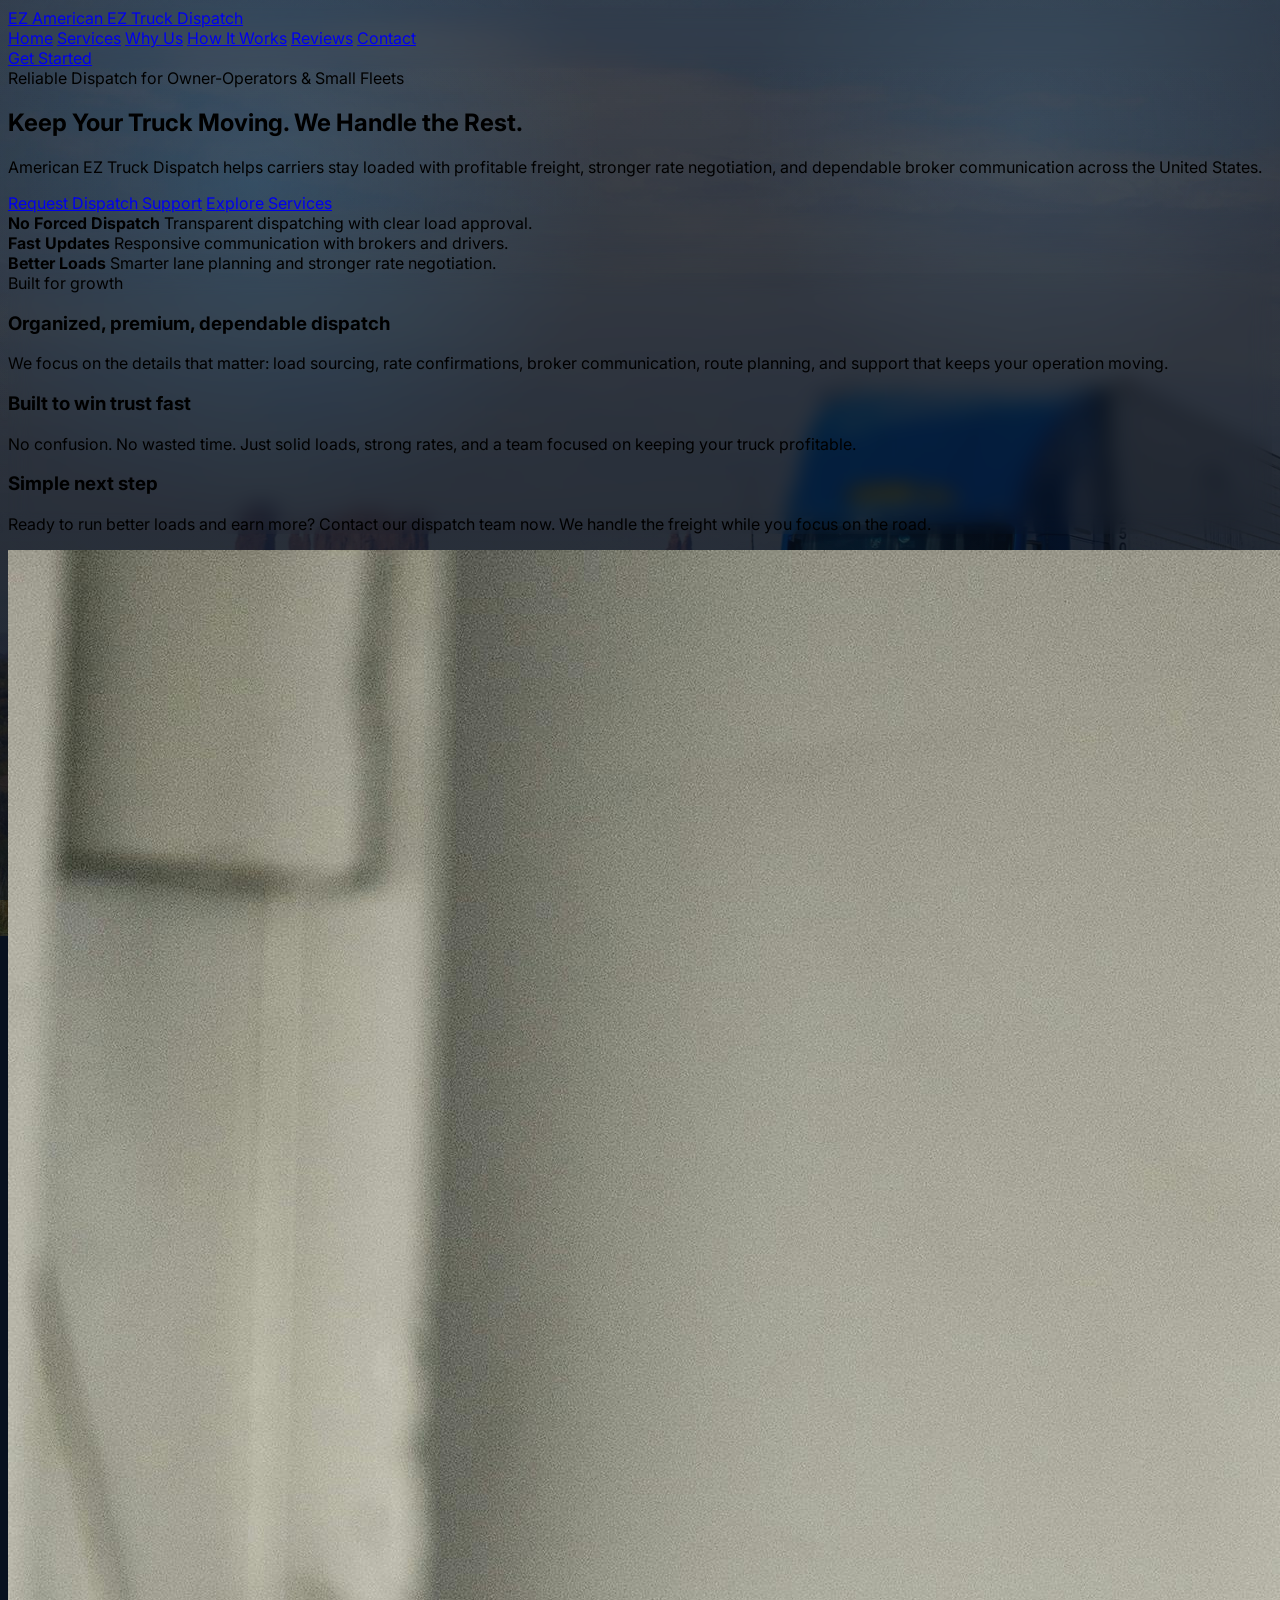
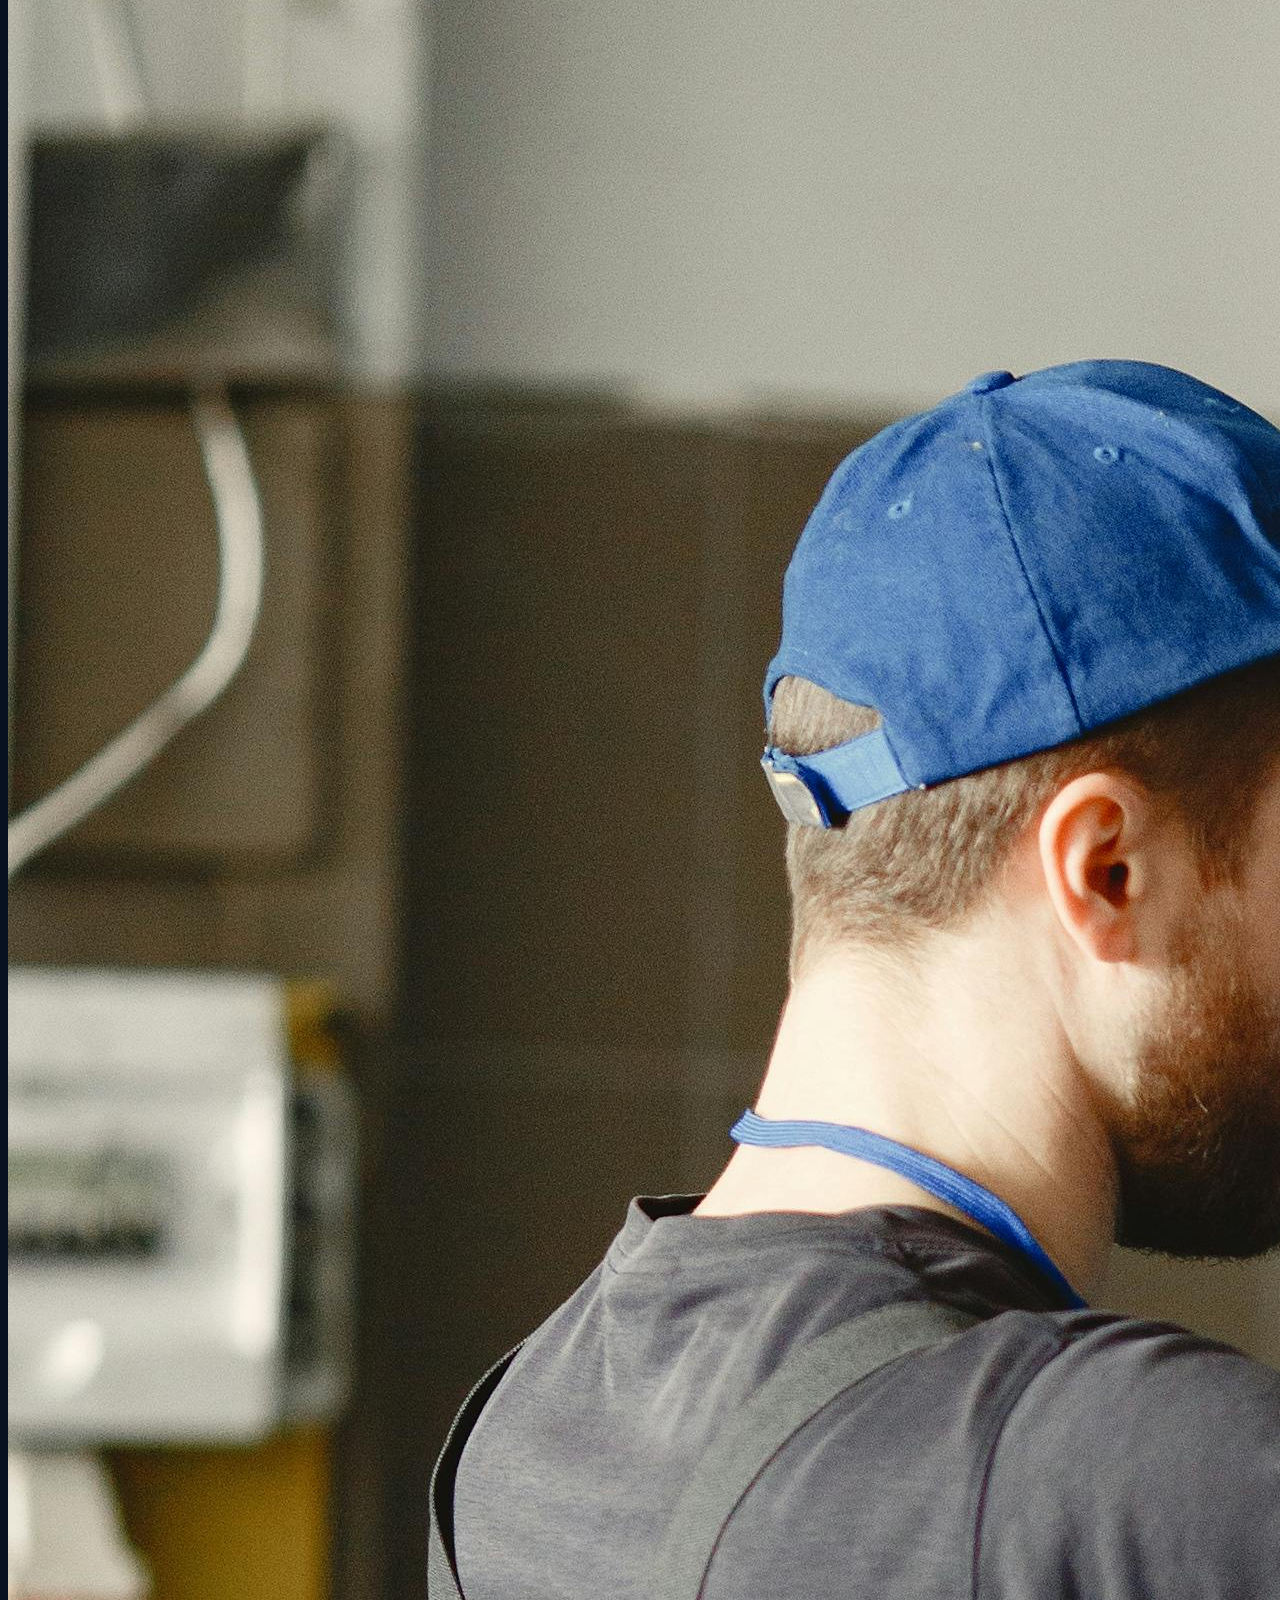
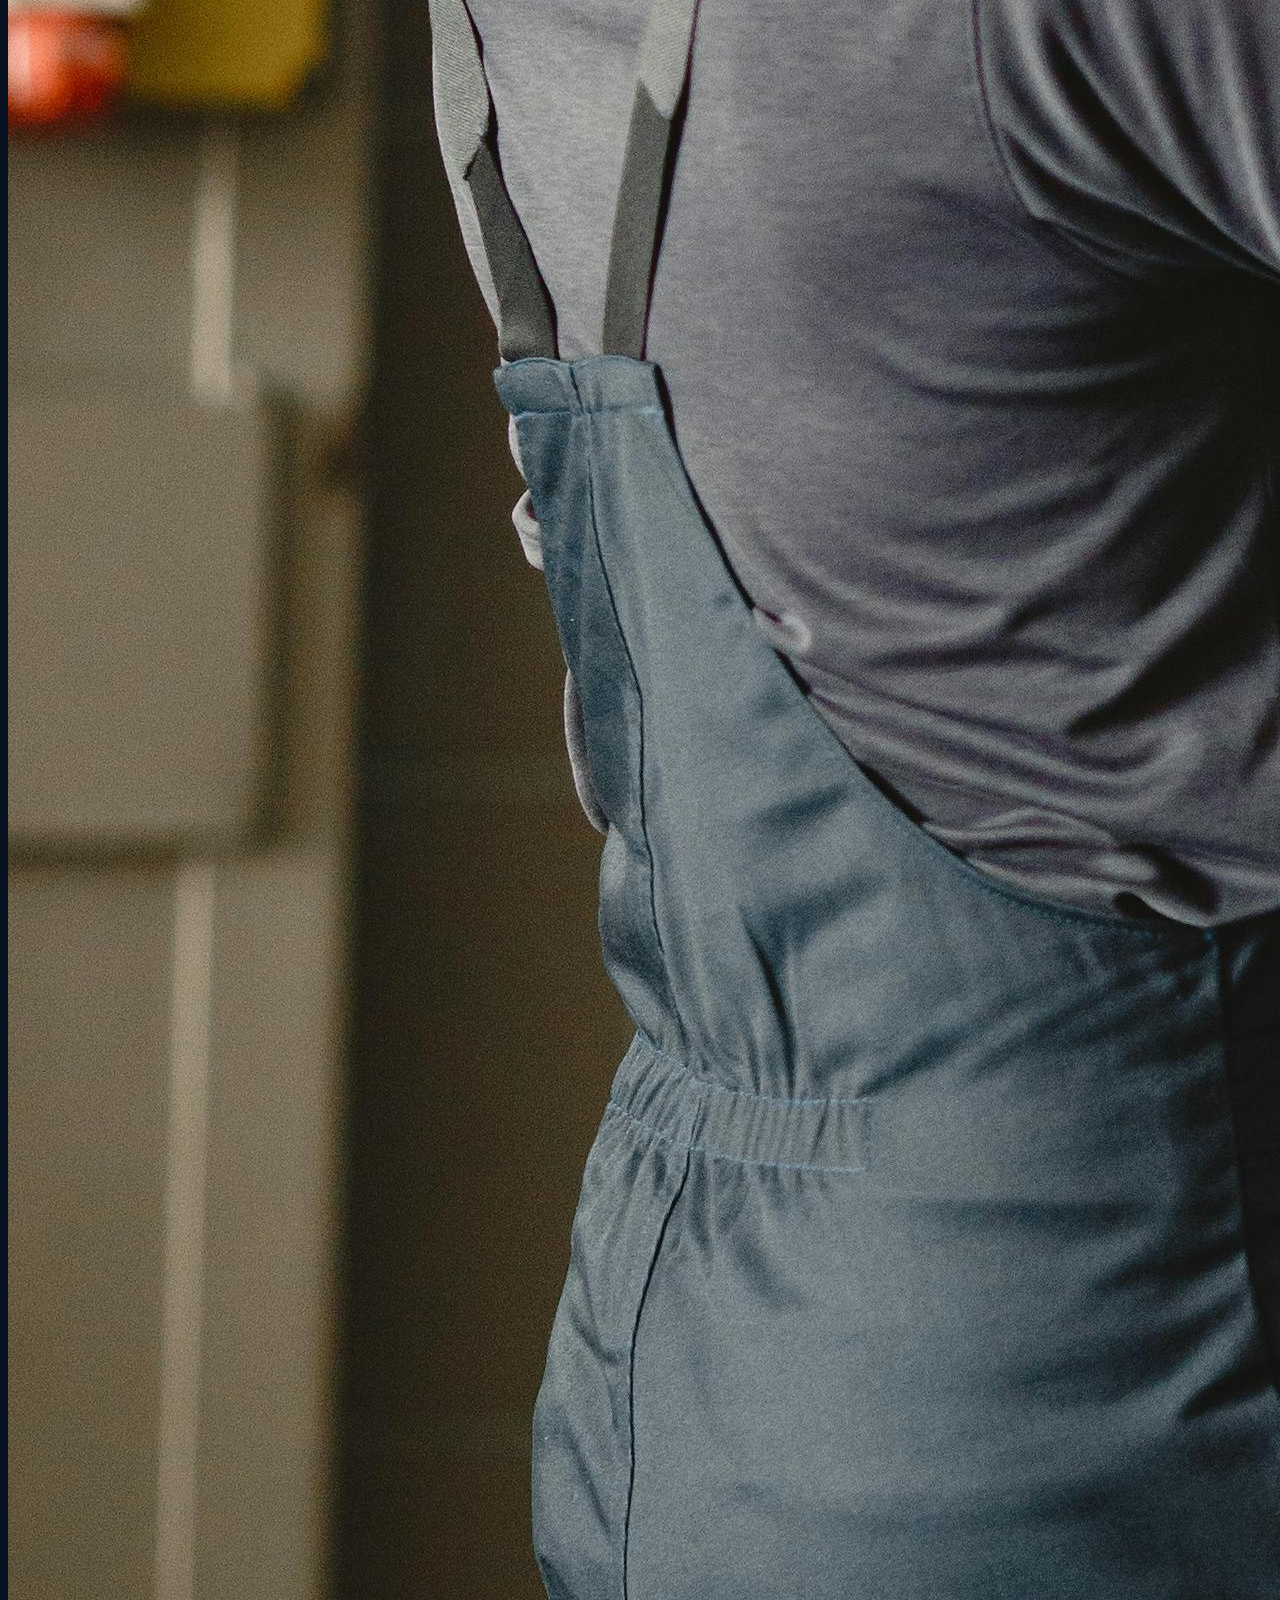
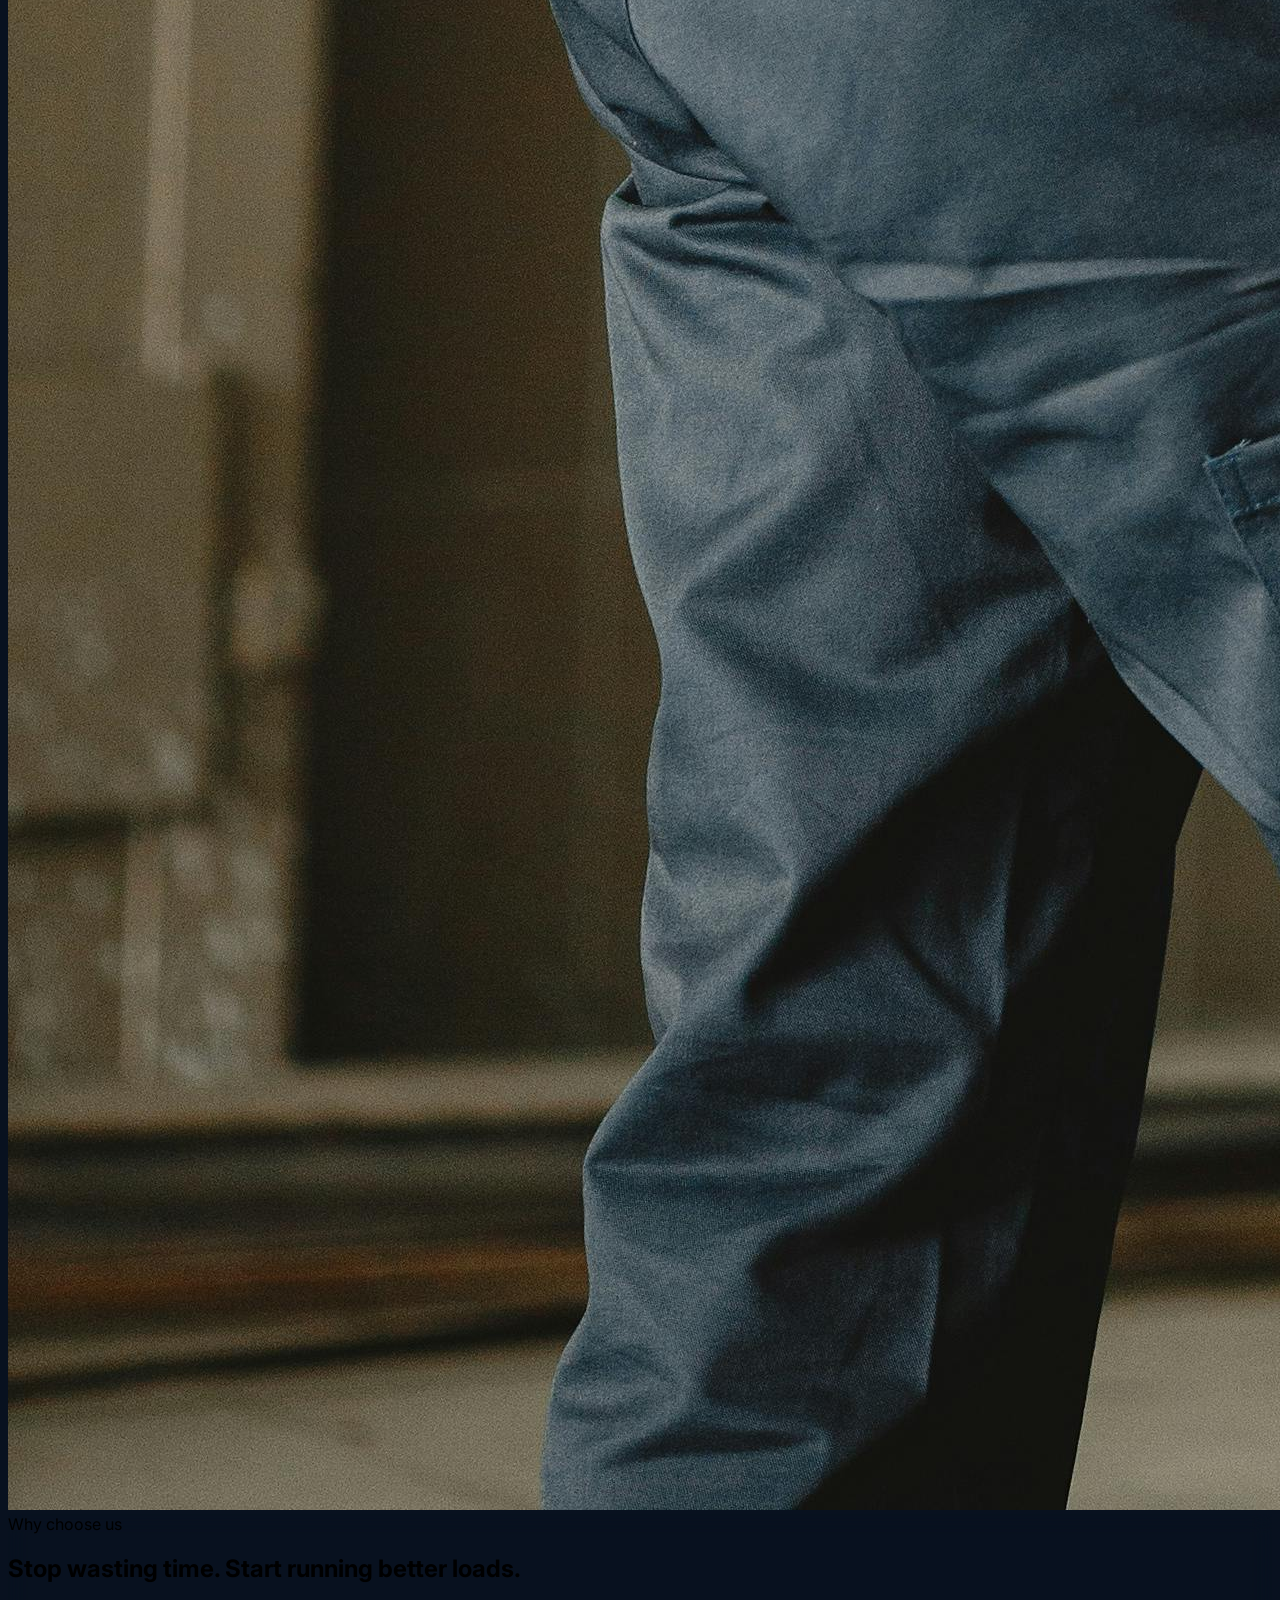
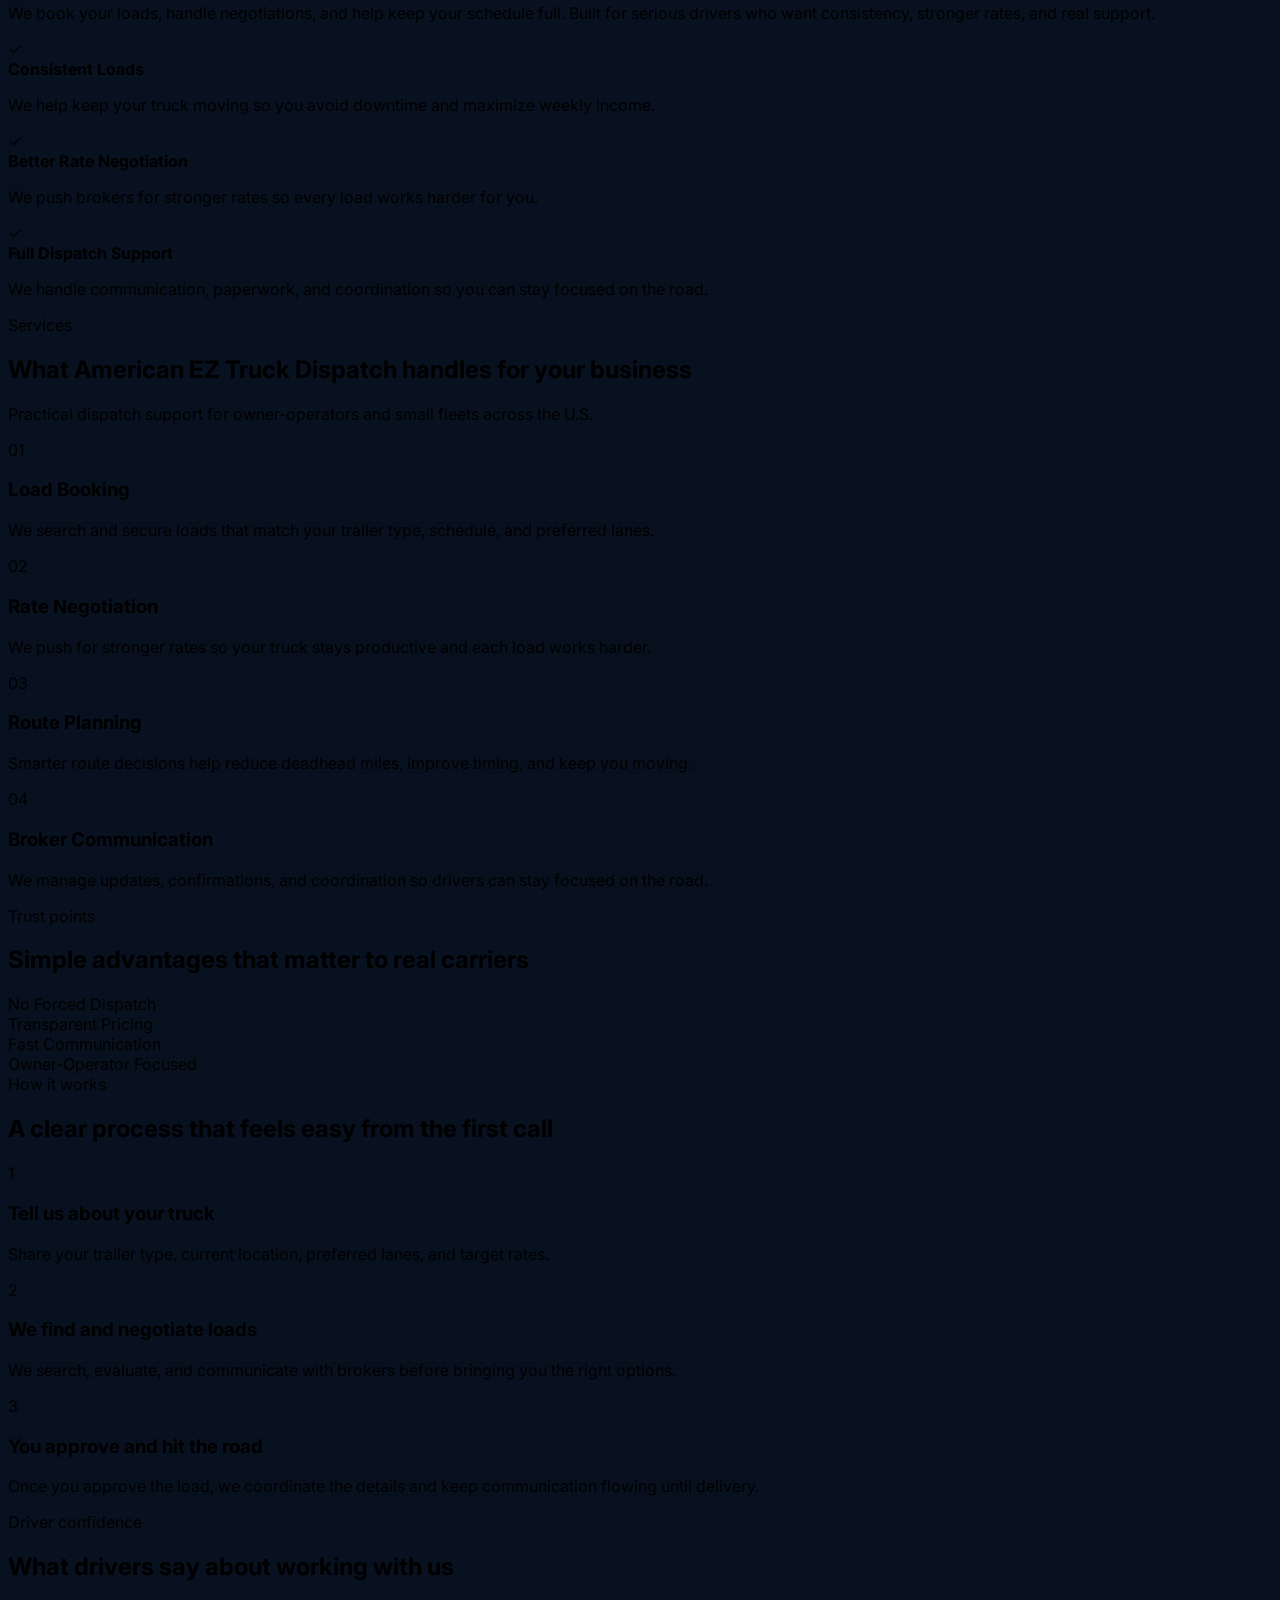
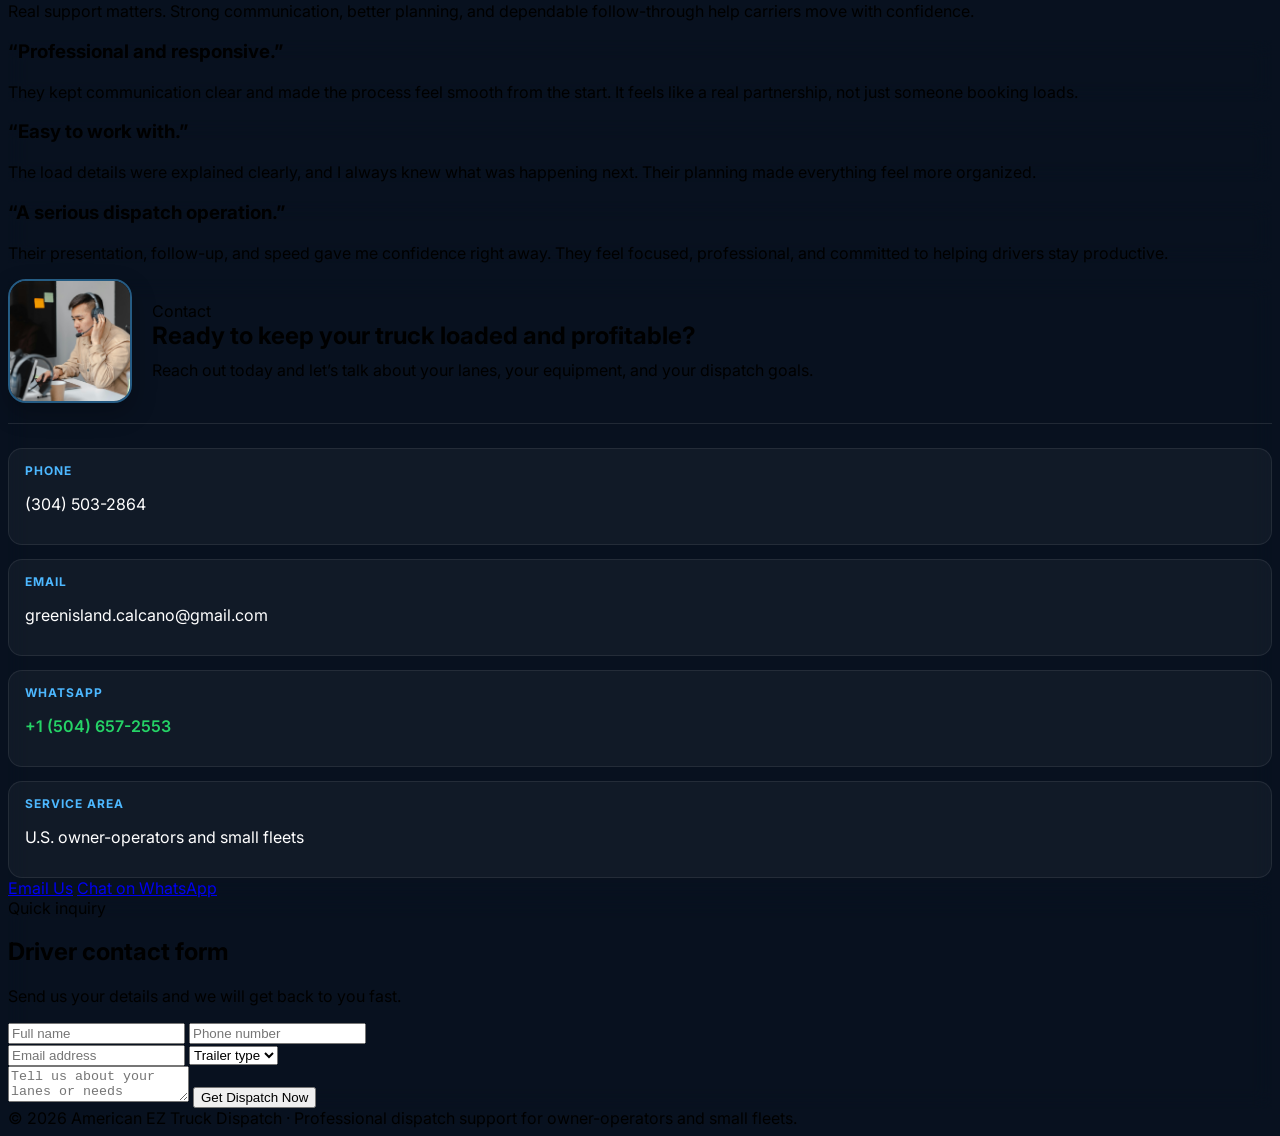
==== commit 64f4076d: "Refactor index.html for improved structure and clarity Updated HTML structure and content for better" ====
--- a/index.html
+++ b/index.html
@@ -1,547 +1,20 @@
 <!DOCTYPE html>
 <html lang="en">
 <head>
- <link rel="stylesheet" href="/assets/css/style.css">
- <link href="https://fonts.googleapis.com/css2?family=Inter:wght@400;600;800&display=swap" rel="stylesheet">
- <meta charset="UTF-8" />
+  <meta charset="UTF-8" />
   <meta name="viewport" content="width=device-width, initial-scale=1.0" />
   <title>American EZ Truck Dispatch</title>
-  <meta name="description" content="American EZ Truck Dispatch helps owner-operators and small fleets stay loaded with profitable freight through smart dispatch, rate negotiation, and reliable communication." />
-  <style>
-    :root {
-      --bg: #08111f;
-      --bg-soft: #0d1a2d;
-      --panel: rgba(255,255,255,0.06);
-      --panel-strong: rgba(255,255,255,0.1);
-      --text: #eef4ff;
-      --muted: #b9c7dc;
-      --line: rgba(255,255,255,0.12);
-      --accent: #4db8ff;
-      --accent-2: #8fd3ff;
-      --success: #29c77b;
-      --shadow: 0 20px 50px rgba(0,0,0,0.35);
-      --radius: 22px;
-      --max: 1180px;
-    }
-
-    * { box-sizing: border-box; }
-    html { scroll-behavior: smooth; }
-    body {
-      margin: 0;
-      font-family: Inter, Arial, Helvetica, sans-serif;
-      background:
-        radial-gradient(circle at 15% 20%, rgba(77,184,255,0.18), transparent 28%),
-        radial-gradient(circle at 85% 10%, rgba(143,211,255,0.12), transparent 22%),
-        linear-gradient(180deg, #07101d 0%, #08111f 45%, #0a1524 100%);
-      color: var(--text);
-      line-height: 1.55;
-    }
-
-    a { color: inherit; text-decoration: none; }
-    img { max-width: 100%; display: block; }
-
-    .container {
-      width: min(var(--max), calc(100% - 32px));
-      margin: 0 auto;
-    }
-
-    .topbar {
-      position: sticky;
-      top: 0;
-      z-index: 50;
-      backdrop-filter: blur(14px);
-      background: rgba(8, 17, 31, 0.72);
-      border-bottom: 1px solid rgba(255,255,255,0.08);
-    }
-
-    .nav {
-      display: flex;
-      align-items: center;
-      justify-content: space-between;
-      gap: 20px;
-      min-height: 78px;
-    }
-
-    .brand {
-      display: flex;
-      align-items: center;
-      gap: 12px;
-      font-weight: 800;
-      letter-spacing: 0.3px;
-    }
-
-    .brand-mark {
-      width: 42px;
-      height: 42px;
-      border-radius: 14px;
-      display: grid;
-      place-items: center;
-      background: linear-gradient(135deg, var(--accent), #1d6fff);
-      color: #06111f;
-      font-weight: 900;
-      box-shadow: 0 10px 24px rgba(77,184,255,0.35);
-    }
-
-    .nav-links {
-      display: flex;
-      align-items: center;
-      gap: 22px;
-      flex-wrap: wrap;
-    }
-
-    .nav-links a {
-      color: var(--muted);
-      font-size: 0.97rem;
-      transition: 0.25s ease;
-    }
-
-    .nav-links a:hover { color: var(--text); }
-
-    .nav-cta {
-      display: inline-flex;
-      align-items: center;
-      justify-content: center;
-      padding: 12px 18px;
-      border-radius: 14px;
-      background: linear-gradient(135deg, var(--accent), #66c8ff);
-      color: #06111f;
-      font-weight: 800;
-      box-shadow: 0 10px 24px rgba(77,184,255,0.28);
-    }
-
-    .hero {
-      position: relative;
-      overflow: hidden;
-      padding: 72px 0 44px;
-    }
-
-    .hero-grid {
-      display: grid;
-      grid-template-columns: 1.1fr 0.9fr;
-      gap: 34px;
-      align-items: center;
-    }
-
-    .eyebrow {
-      display: inline-flex;
-      padding: 10px 14px;
-      border-radius: 999px;
-      background: rgba(77,184,255,0.12);
-      border: 1px solid rgba(77,184,255,0.18);
-      color: var(--accent-2);
-      font-size: 0.83rem;
-      font-weight: 700;
-      letter-spacing: 0.08em;
-      text-transform: uppercase;
-    }
-
-    h1 {
-      margin: 18px 0 14px;
-      font-size: clamp(2.5rem, 5vw, 4.7rem);
-      line-height: 1.04;
-      letter-spacing: -0.03em;
-    }
-
-    .hero p.lead {
-      max-width: 720px;
-      font-size: 1.1rem;
-      color: var(--muted);
-      margin: 0 0 26px;
-    }
-
-    .hero-actions {
-      display: flex;
-      gap: 14px;
-      flex-wrap: wrap;
-      margin-bottom: 26px;
-    }
-
-    .btn {
-      display: inline-flex;
-      align-items: center;
-      justify-content: center;
-      min-height: 52px;
-      padding: 0 22px;
-      border-radius: 16px;
-      font-weight: 800;
-      transition: transform 0.22s ease, box-shadow 0.22s ease, background 0.22s ease;
-    }
-
-    .btn:hover { transform: translateY(-2px); }
-
-    .btn-primary {
-      background: linear-gradient(135deg, var(--accent), #80d4ff);
-      color: #06111f;
-      box-shadow: 0 14px 28px rgba(77,184,255,0.24);
-    }
-
-    .btn-secondary {
-      background: rgba(255,255,255,0.05);
-      border: 1px solid rgba(255,255,255,0.12);
-      color: var(--text);
-    }
-
-    .hero-stats {
-      display: grid;
-      grid-template-columns: repeat(3, 1fr);
-      gap: 14px;
-      margin-top: 18px;
-    }
-
-    .stat {
-      background: rgba(255,255,255,0.05);
-      border: 1px solid rgba(255,255,255,0.08);
-      border-radius: 20px;
-      padding: 18px;
-      box-shadow: var(--shadow);
-    }
-
-    .stat strong {
-      display: block;
-      font-size: 1.4rem;
-      margin-bottom: 4px;
-    }
-
-    .hero-panel {
-      position: relative;
-      background: linear-gradient(180deg, rgba(255,255,255,0.09), rgba(255,255,255,0.04));
-      border: 1px solid rgba(255,255,255,0.12);
-      border-radius: 30px;
-      padding: 22px;
-      box-shadow: var(--shadow);
-      overflow: hidden;
-    }
-
-    .hero-panel::before {
-      content: "";
-      position: absolute;
-      inset: auto -40px -40px auto;
-      width: 180px;
-      height: 180px;
-      border-radius: 50%;
-      background: rgba(77,184,255,0.18);
-      filter: blur(12px);
-    }
-
-    .mini-tag {
-      display: inline-flex;
-      padding: 7px 10px;
-      border-radius: 999px;
-      background: rgba(41,199,123,0.14);
-      color: #8df5c1;
-      font-size: 0.78rem;
-      font-weight: 700;
-      letter-spacing: 0.04em;
-      text-transform: uppercase;
-    }
-
-    .panel-card {
-      margin-top: 16px;
-      background: rgba(7, 15, 27, 0.68);
-      border: 1px solid rgba(255,255,255,0.08);
-      border-radius: 22px;
-      padding: 18px;
-    }
-
-    .panel-card + .panel-card { margin-top: 14px; }
-
-    .section {
-      padding: 42px 0;
-    }
-
-    .section-head {
-      max-width: 720px;
-      margin-bottom: 22px;
-    }
-
-    .section-kicker {
-      color: var(--accent-2);
-      text-transform: uppercase;
-      letter-spacing: 0.1em;
-      font-size: 0.8rem;
-      font-weight: 800;
-      margin-bottom: 10px;
-    }
-
-    h2 {
-      font-size: clamp(1.8rem, 3vw, 3rem);
-      line-height: 1.12;
-      margin: 0 0 12px;
-    }
-
-    .section-desc {
-      color: var(--muted);
-      margin: 0;
-      font-size: 1.04rem;
-    }
-
-    .cards-3, .cards-4, .steps, .reviews {
-      display: grid;
-      gap: 18px;
-    }
-
-    .cards-3 { grid-template-columns: repeat(3, 1fr); }
-    .cards-4 { grid-template-columns: repeat(4, 1fr); }
-    .steps { grid-template-columns: repeat(3, 1fr); }
-    .reviews { grid-template-columns: repeat(3, 1fr); }
-
-    .card {
-      background: rgba(255,255,255,0.05);
-      border: 1px solid rgba(255,255,255,0.08);
-      border-radius: var(--radius);
-      padding: 24px;
-      box-shadow: var(--shadow);
-      position: relative;
-      overflow: hidden;
-    }
-
-    .card::after {
-      content: "";
-      position: absolute;
-      inset: 0 auto auto 0;
-      width: 100%;
-      height: 1px;
-      background: linear-gradient(90deg, rgba(77,184,255,0.5), transparent 60%);
-    }
-
-    .icon-box {
-      width: 48px;
-      height: 48px;
-      border-radius: 16px;
-      display: grid;
-      place-items: center;
-      background: rgba(77,184,255,0.14);
-      color: var(--accent-2);
-      font-weight: 900;
-      margin-bottom: 18px;
-    }
-
-    .card h3 { margin: 0 0 10px; font-size: 1.2rem; }
-    .card p { margin: 0; color: var(--muted); }
-
-    .split {
-      display: grid;
-      grid-template-columns: 1.06fr 0.94fr;
-      gap: 20px;
-      align-items: stretch;
-    }
-
-    .check-list {
-      display: grid;
-      gap: 12px;
-      margin-top: 18px;
-    }
-
-    .check-item {
-      display: flex;
-      gap: 12px;
-      align-items: flex-start;
-      padding: 14px 16px;
-      background: rgba(255,255,255,0.04);
-      border: 1px solid rgba(255,255,255,0.08);
-      border-radius: 18px;
-    }
-
-    .check {
-      width: 24px;
-      height: 24px;
-      border-radius: 50%;
-      display: grid;
-      place-items: center;
-      background: rgba(41,199,123,0.18);
-      color: #92f3c6;
-      font-size: 0.9rem;
-      flex: 0 0 24px;
-    }
-
-    .step-number {
-      display: inline-flex;
-      width: 42px;
-      height: 42px;
-      border-radius: 14px;
-      align-items: center;
-      justify-content: center;
-      background: rgba(77,184,255,0.15);
-      color: var(--accent-2);
-      font-weight: 900;
-      margin-bottom: 16px;
-    }
-
-    .slider-shell {
-      position: relative;
-      overflow: hidden;
-      border-radius: 28px;
-      border: 1px solid rgba(255,255,255,0.08);
-      background: linear-gradient(135deg, rgba(255,255,255,0.07), rgba(255,255,255,0.03));
-      box-shadow: var(--shadow);
-      min-height: 340px;
-    }
-
-    .slides {
-      display: flex;
-      width: 300%;
-      animation: slideShow 16s infinite;
-    }
-
-    .slide {
-      width: 100%;
-      min-height: 340px;
-      padding: 34px;
-      display: flex;
-      flex-direction: column;
-      justify-content: end;
-      background-size: cover;
-      background-position: center;
-      position: relative;
-    }
-
-    .slide::before {
-      content: "";
-      position: absolute;
-      inset: 0;
-      background: linear-gradient(180deg, rgba(8,17,31,0.08) 0%, rgba(8,17,31,0.72) 74%, rgba(8,17,31,0.92) 100%);
-    }
-
-    .slide-content {
-      position: relative;
-      z-index: 1;
-      max-width: 520px;
-    }
-
-    .slide h3 {
-      margin: 0 0 10px;
-      font-size: 1.75rem;
-    }
-
-    .slide p { margin: 0; color: #dbe8f8; }
-
-    .slide-1 {
-      background-image: linear-gradient(135deg, rgba(77,184,255,0.22), rgba(8,17,31,0.2)), url('https://images.unsplash.com/photo-1519003722824-194d4455a60c?auto=format&fit=crop&w=1400&q=80');
-    }
-
-    .slide-2 {
-      background-image: linear-gradient(135deg, rgba(77,184,255,0.14), rgba(8,17,31,0.22)), url('https://images.unsplash.com/photo-1601584115197-04ecc0da31d7?auto=format&fit=crop&w=1400&q=80');
-    }
-.slide-3 {
-  background-image: 
-    linear-gradient(135deg, rgba(77,184,255,0.12), rgba(8,17,31,0.2)),
-    url('/assets/images/white-truck.jpg');
-}
-
-    .contact-grid {
-      display: grid;
-      grid-template-columns: 1.05fr 0.95fr;
-      gap: 20px;
-    }
-
-    .contact-box {
-      background: rgba(255,255,255,0.05);
-      border: 1px solid rgba(255,255,255,0.09);
-      border-radius: 28px;
-      padding: 28px;
-      box-shadow: var(--shadow);
-    }
-
-    .contact-list {
-      display: grid;
-      gap: 14px;
-      margin-top: 20px;
-    }
-
-    .contact-item {
-      padding: 15px 18px;
-      border-radius: 18px;
-      background: rgba(255,255,255,0.04);
-      border: 1px solid rgba(255,255,255,0.08);
-    }
-
-    .contact-item span {
-      display: block;
-      color: var(--accent-2);
-      font-size: 0.82rem;
-      text-transform: uppercase;
-      letter-spacing: 0.08em;
-      font-weight: 700;
-      margin-bottom: 6px;
-    }
-
-    form {
-      display: grid;
-      gap: 14px;
-      margin-top: 20px;
-    }
-
-    input, select, textarea {
-      width: 100%;
-      border: 1px solid rgba(255,255,255,0.1);
-      background: rgba(7,15,27,0.7);
-      color: var(--text);
-      border-radius: 16px;
-      padding: 15px 16px;
-      font: inherit;
-      outline: none;
-    }
-
-    textarea { min-height: 120px; resize: vertical; }
-    input::placeholder, textarea::placeholder { color: #8fa1bc; }
-
-    .form-row {
-      display: grid;
-      grid-template-columns: repeat(2, 1fr);
-      gap: 14px;
-    }
-
-    .trust-band {
-      margin-top: 10px;
-      display: grid;
-      grid-template-columns: repeat(4, 1fr);
-      gap: 14px;
-    }
-
-    .trust-pill {
-      text-align: center;
-      padding: 14px;
-      border-radius: 18px;
-      background: rgba(255,255,255,0.04);
-      border: 1px solid rgba(255,255,255,0.08);
-      color: var(--muted);
-      font-weight: 700;
-    }
-
-    footer {
-      padding: 34px 0 54px;
-      color: #97a7bf;
-      text-align: center;
-      font-size: 0.95rem;
-    }
-
-    @keyframes slideShow {
-      0%, 28% { transform: translateX(0); }
-      33%, 61% { transform: translateX(-33.3333%); }
-      66%, 94% { transform: translateX(-66.6666%); }
-      100% { transform: translateX(0); }
-    }
-
-    @media (max-width: 1100px) {
-      .hero-grid, .split, .contact-grid, .cards-4 {
-        grid-template-columns: 1fr 1fr;
-      }
-      .cards-3, .steps, .reviews, .trust-band {
-        grid-template-columns: repeat(2, 1fr);
-      }
-    }
-
-    @media (max-width: 820px) {
-      .nav { flex-wrap: wrap; padding: 14px 0; }
-      .nav-links { width: 100%; justify-content: center; }
-      .hero-grid, .split, .contact-grid, .cards-3, .cards-4, .steps, .reviews, .trust-band, .form-row, .hero-stats {
-        grid-template-columns: 1fr;
-      }
-      .hero { padding-top: 46px; }
-      .slide { min-height: 280px; padding: 24px; }
-      .slider-shell { min-height: 280px; }
-    }
-  </style>
+  <meta
+    name="description"
+    content="American EZ Truck Dispatch helps owner-operators and small fleets stay loaded with profitable freight through smart dispatch, rate negotiation, and reliable communication."
+  />
+  <link rel="preconnect" href="https://fonts.googleapis.com">
+  <link rel="preconnect" href="https://fonts.gstatic.com" crossorigin>
+  <link
+    href="https://fonts.googleapis.com/css2?family=Inter:wght@400;600;700;800&display=swap"
+    rel="stylesheet"
+  />
+  <link rel="stylesheet" href="/assets/css/style.css" />
 </head>
 <body>
   <header class="topbar">
@@ -567,11 +40,12 @@
   <main>
     <section class="hero" id="home">
       <div class="container hero-grid">
-        <div>
+        <div class="hero-copy">
           <span class="eyebrow">Reliable Dispatch for Owner-Operators & Small Fleets</span>
           <h1>Keep Your Truck Moving. We Handle the Rest.</h1>
           <p class="lead">
-            American EZ Truck Dispatch helps carriers stay loaded with profitable freight, stronger rate negotiation, and dependable broker communication across the United States.
+            American EZ Truck Dispatch helps carriers stay loaded with profitable freight,
+            stronger rate negotiation, and dependable broker communication across the United States.
           </p>
 
           <div class="hero-actions">
@@ -581,104 +55,89 @@
 
           <div class="hero-stats">
             <div class="stat">
-              <strong>No Forced</strong>
-              Transparent dispatching with clear load approval.
+              <strong>No Forced Dispatch</strong>
+              <span>Transparent dispatching with clear load approval.</span>
             </div>
             <div class="stat">
               <strong>Fast Updates</strong>
-              Responsive communication with brokers and drivers.
+              <span>Responsive communication with brokers and drivers.</span>
             </div>
             <div class="stat">
               <strong>Better Loads</strong>
-              Smart lane planning and stronger rate negotiation.
+              <span>Smarter lane planning and stronger rate negotiation.</span>
             </div>
           </div>
         </div>
 
         <div class="hero-panel">
           <span class="mini-tag">Built for growth</span>
+
           <div class="panel-card">
-            <h3>Dispatch that feels organized, premium, and dependable</h3>
-            <p>We focus on the details that matter: load sourcing, rate confirmations, broker communication, route planning, and support that keeps your operation moving smoothly.</p>
-          </div>
+            <h3>Organized, premium, dependable dispatch</h3>
+            <p>
+              We focus on the details that matter: load sourcing, rate confirmations,
+              broker communication, route planning, and support that keeps your operation moving.
+            </p>
+          </div>
+
           <div class="panel-card">
-            <h3>Designed to win trust fast</h3>
-            <p>Work With a Dispatch Team That Delivers
-             No confusion. No wasted time. Just solid loads, 
-             strong rates, and a team focused on keeping your truck profitable..</p>
-          </div>
+            <h3>Built to win trust fast</h3>
+            <p>
+              No confusion. No wasted time. Just solid loads, strong rates,
+              and a team focused on keeping your truck profitable.
+            </p>
+          </div>
+
           <div class="panel-card">
-            <h3>Easy next step for every visitor</h3>
-            <p>Start Dispatching Today</p>
-             <p>Ready to run better loads and earn more?</p> 
-             <p>Contact our dispatch team now — We handle the Freight</p>
-             <p>You focus on the Road..</p>
-          </div>
-        </div>
-      </div>
-    </section>
-
-    <section class="section">
+            <h3>Simple next step</h3>
+            <p>
+              Ready to run better loads and earn more? Contact our dispatch team now.
+              We handle the freight while you focus on the road.
+            </p>
+          </div>
+        </div>
+      </div>
+    </section>
+
+    <section class="section" id="why-us">
       <div class="container split">
-        <div class="slider-shell" style="padding:0; overflow:hidden;">
-  <img src="/assets/images/checking-truck.jpg" alt="Truck dispatch service" style="width:100%; height:100%; object-fit:cover; border-radius:28px;">
-</div>
-            <article class="slide slide-1">
-              <div class="slide-content">
-                <h3>Professional dispatch support across the U.S.</h3>
-                <p>More Loads. Better Rates. Less Stress.
-                 Let our dispatch team handle the freight while you stay on the road. 
-                 Reliable support for owner-operators and small fleets across the U.S..</p>
+        <div class="image-card">
+          <img src="/assets/images/checking-truck.jpg" alt="Truck dispatch service" />
+        </div>
+
+        <div class="card why-card">
+          <div class="section-kicker">Why choose us</div>
+          <h2>Stop wasting time. Start running better loads.</h2>
+          <p class="section-desc">
+            We book your loads, handle negotiations, and help keep your schedule full.
+            Built for serious drivers who want consistency, stronger rates, and real support.
+          </p>
+
+          <div class="check-list">
+            <div class="check-item">
+              <span class="check">✓</span>
+              <div>
+                <strong>Consistent Loads</strong>
+                <p>We help keep your truck moving so you avoid downtime and maximize weekly income.</p>
               </div>
-            </article>
-            <article class="slide slide-2">
-              <div class="slide-content">
-                <h3>Built to feel clean, sharp, and trustworthy</h3>
-                <p>Modern sections, polished cards, and smooth navigation help visitors explore your services with ease.</p>
+            </div>
+
+            <div class="check-item">
+              <span class="check">✓</span>
+              <div>
+                <strong>Better Rate Negotiation</strong>
+                <p>We push brokers for stronger rates so every load works harder for you.</p>
               </div>
-            </article>
-            <article class="slide slide-3">
-              <div class="slide-content">
-                <h3>Focused on real conversion</h3>
-                <p>Your calls to action stay visible and clear, making it easier to turn site visitors into actual dispatch leads.</p>
+            </div>
+
+            <div class="check-item">
+              <span class="check">✓</span>
+              <div>
+                <strong>Full Dispatch Support</strong>
+                <p>We handle communication, paperwork, and coordination so you can stay focused on the road.</p>
               </div>
-            </article>
-          </div>
-        </div>
-
-        <div class="card" id="why-us">
-          <div class="section-kicker">Why choose us</div>
-          <h2>Stop Wasting Time — Start Running Better Loads
-           We book your loads, handle negotiations, 
-           and keep your schedule full. 
-           Get started with a professional dispatch team today..</h2>
-          <p class="section-desc">Reliable Dispatch for Serious Drivers
-           Consistent loads, strong negotiation, 
-           and full support — built to maximize your revenue and keep you moving.</p>
-
-          <div class="check-item">
-  <span class="check">✓</span>
-  <div>
-    <strong>Consistent Loads</strong><br>
-    <span style="color:var(--muted);">We keep your truck moving so you avoid downtime and maximize weekly income.</span>
-  </div>
-</div>
-
-<div class="check-item">
-  <span class="check">✓</span>
-  <div>
-    <strong>Better Rate Negotiation</strong><br>
-    <span style="color:var(--muted);">We push brokers for stronger rates so every load works harder for you.</span>
-  </div>
-</div>
-
-<div class="check-item">
-  <span class="check">✓</span>
-  <div>
-    <strong>Full Dispatch Support</strong><br>
-    <span style="color:var(--muted);">We handle communication, paperwork, and coordination — you just drive.</span>
-  </div>
-</div>
+            </div>
+          </div>
         </div>
       </div>
     </section>
@@ -686,31 +145,32 @@
     <section class="section" id="services">
       <div class="container">
         <div class="section-head">
-         <div class="section-kicker">Driver feedback</div>
-<h2>What drivers say about working with us</h2>
-<p class="section-desc">
-Real drivers. Real results. We focus on keeping trucks moving, improving revenue, and building long-term partnerships.
-</p>
-          <h2>What American EZ Truck Dispatch</h2> 
-         <h3>Handles for your trucking business</h3>
+          <div class="section-kicker">Services</div>
+          <h2>What American EZ Truck Dispatch handles for your business</h2>
+          <p class="section-desc">
+            Practical dispatch support for owner-operators and small fleets across the U.S.
+          </p>
         </div>
 
         <div class="cards-4">
           <article class="card">
             <div class="icon-box">01</div>
             <h3>Load Booking</h3>
-            <p>We search and secure loads that align with your trailer type, schedule, and preferred lanes.</p>
-          </article>
+            <p>We search and secure loads that match your trailer type, schedule, and preferred lanes.</p>
+          </article>
+
           <article class="card">
             <div class="icon-box">02</div>
             <h3>Rate Negotiation</h3>
-            <p>We push for stronger rates so your truck stays productive and each load works harder for your business.</p>
-          </article>
+            <p>We push for stronger rates so your truck stays productive and each load works harder.</p>
+          </article>
+
           <article class="card">
             <div class="icon-box">03</div>
             <h3>Route Planning</h3>
-            <p>Smarter route decisions help reduce deadhead miles, improve timing, and keep your operation moving.</p>
-          </article>
+            <p>Smarter route decisions help reduce deadhead miles, improve timing, and keep you moving.</p>
+          </article>
+
           <article class="card">
             <div class="icon-box">04</div>
             <h3>Broker Communication</h3>
@@ -747,13 +207,15 @@
           <article class="card">
             <span class="step-number">1</span>
             <h3>Tell us about your truck</h3>
-            <p>Share your trailer type, current location, preferred lanes, and target rates so we can dispatch around your goals.</p>
-          </article>
+            <p>Share your trailer type, current location, preferred lanes, and target rates.</p>
+          </article>
+
           <article class="card">
             <span class="step-number">2</span>
             <h3>We find and negotiate loads</h3>
-            <p>We search, evaluate, and communicate with brokers before bringing you the right opportunities.</p>
-          </article>
+            <p>We search, evaluate, and communicate with brokers before bringing you the right options.</p>
+          </article>
+
           <article class="card">
             <span class="step-number">3</span>
             <h3>You approve and hit the road</h3>
@@ -767,174 +229,116 @@
       <div class="container">
         <div class="section-head">
           <div class="section-kicker">Driver confidence</div>
-          <p>I’ve been behind the wheel for 15 years
-         and I’ve never worked with a dispatcher as sharp as X. 
-         Last week, I hit a mechanical issue 200 miles from my drop-off with a tight window. 
-         Before I could even stress out, X had a mobile tech on the way and rescheduled my appointment
-         so I didn’t lose my detention pay. They don't just push paper; they actually have my back."</p>
-         
-          <p class="section-desc">What I love about working with X is the consistency. 
-           I’m not sitting at truck stops for 10 hours waiting for a reload. 
-           They know my preferred lanes and always have the next leg booked before I even hit the dock.
-           My weekly take-home has gone up 20% since I started running with them because the wheels never stop turning.</p>
+          <h2>What drivers say about working with us</h2>
+          <p class="section-desc">
+            Real support matters. Strong communication, better planning, and dependable follow-through help carriers move with confidence.
+          </p>
         </div>
 
         <div class="reviews">
           <article class="card">
             <h3>“Professional and responsive.”</h3>
-            <p>They kept communication clear and made the process feel smooth from the start.
-             Most dispatchers send you a 'novel' of instructions or go radio silent when things get tough. 
-             EZ Truck is different. They give me the facts straight, keep the check calls brief, 
-             and actually listen  when I tell them I’m running low on hours. 
-             It’s a partnership built on respect, which is rare in this industry</p>
-          </article>
+            <p>
+              They kept communication clear and made the process feel smooth from the start.
+              It feels like a real partnership, not just someone booking loads.
+            </p>
+          </article>
+
           <article class="card">
             <h3>“Easy to work with.”</h3>
-            <p>The load details were explained clearly, and I always knew what was happening next.
-             ..dispatchers generally promise you’ll be home for the weekend 
-             and then 'forget' when a high-paying load pops up. EZtruckDispatch has never missed a date for me. 
-             They plan my routes so I’m heading toward the house by Thursday night. 
-             They understand that I have a family to get back to, and that loyalty goes a long way</p>
-          </article>
-          <article class="card">
-            <h3>“A serious dispatch operation.</h3>
-             <p>As a relatively new OTR driver, I was nervous about navigating the East Coast. 
-             I feel like the eztruck team didn't just dump a load on me; 
-             they walked me through the best routes to avoid low bridges and heavy traffic zones.
-             They’ve coached me on managing my clock better, 
-             and I’m a more confident driver today because of their guidance</p>
-            <p>Their presentation, follow-up, and speed gave me confidence right away.</p>
+            <p>
+              The load details were explained clearly, and I always knew what was happening next.
+              Their planning made everything feel more organized.
+            </p>
+          </article>
+
+          <article class="card">
+            <h3>“A serious dispatch operation.”</h3>
+            <p>
+              Their presentation, follow-up, and speed gave me confidence right away.
+              They feel focused, professional, and committed to helping drivers stay productive.
+            </p>
           </article>
         </div>
       </div>
     </section>
 
     <section class="section" id="contact">
-  <div class="container contact-grid">
-    
-    <div class="contact-box">
-      <div class="contact-box-inner">
-        
-        <div class="contact-agent-card">
-          <div class="tourguide-photo">
-            <img src="/assets/images/dispatcher-agent.jpg" alt="Professional truck dispatcher agent">
-          </div>
-
-          <div class="contact-agent-info">
-            <div class="section-kicker">Contact</div>
-            <h2>Ready to keep your truck loaded and profitable?</h2>
-            <p class="section-desc">
-              Feel free to contact us and bring your passion — we will dispatch you with faith.
-            </p>
-          </div>
-        </div>
-
-        <div class="contact-list">
-          <div class="contact-item">
-            <span>Phone</span>
-            (304) 503-2864
-          </div>
-
-          <div class="contact-item">
-            <span>Email</span>
-            greenisland.calcano@gmail.com
-          </div>
-
-          <div class="contact-item whatsapp">
-            <span>WhatsApp</span>
-            <a href="https://wa.me/15046572553?text=Hi%20I%20need%20dispatch%20service" target="_blank">
-              <svg xmlns="http://www.w3.org/2000/svg" width="18" height="18" viewBox="0 0 24 24" fill="#25D366">
-                <path d="M20.52 3.48A11.86 11.86 0 0012.06 0C5.46 0 .1 5.36.1 11.96c0 2.11.55 4.18 1.6 6.01L0 24l6.2-1.62a11.94 11.94 0 005.86 1.49h.01c6.6 0 11.96-5.36 11.96-11.96 0-3.2-1.25-6.2-3.51-8.43zM12.07 21.1a9.13 9.13 0 01-4.65-1.27l-.33-.2-3.68.96.98-3.59-.21-.37a9.07 9.07 0 01-1.39-4.87c0-5.04 4.1-9.14 9.15-9.14 2.44 0 4.73.95 6.45 2.67a9.1 9.1 0 012.68 6.47c0 5.04-4.1 9.14-9.15 9.14zm5.04-6.83c-.28-.14-1.64-.81-1.9-.9-.26-.1-.45-.14-.64.14-.19.28-.73.9-.9 1.08-.17.19-.33.21-.61.07-.28-.14-1.2-.44-2.28-1.4-.84-.75-1.4-1.68-1.56-1.96-.16-.28-.02-.43.12-.57.13-.13.28-.33.42-.49.14-.17.19-.28.28-.47.09-.19.05-.35-.02-.49-.07-.14-.64-1.54-.88-2.11-.23-.55-.46-.47-.64-.48h-.54c-.19 0-.49.07-.75.35-.26.28-1 1-1 2.43s1.02 2.82 1.16 3.02c.14.19 2.01 3.07 4.87 4.3.68.29 1.21.47 1.62.6.68.22 1.3.19 1.79.12.55-.08 1.64-.67 1.87-1.32.23-.66.23-1.22.16-1.32-.07-.1-.26-.16-.54-.3z"/>
-              </svg>
-              +1 (504) 657-2553
-            </a>
-          </div>
-
-          <div class="contact-item">
-            <span>Service area</span>
-            U.S. owner-operators and small fleets
-          </div>
-        </div>
-
-        <div class="hero-actions" style="margin-top:22px; margin-bottom:0;">
-          <a class="btn btn-primary" href="mailto:greenisland.calcano@gmail.com">Email Us</a>
-          <a class="btn btn-secondary" href="https://wa.me/15046572553" target="_blank">Chat on WhatsApp</a>
-        </div>
-
-      </div>
-    </div>
-
-    <div class="slogan-feature">
-      <h2>You bring the wheels. We’ll find the perfect load.</h2>
-
-      <div class="slogan-image-card">
-        <img src="/assets/images/man-on-load.jpg" alt="Worker carrying a heavy load">
-      </div>
-
-      <div class="slogan-content-card">
-        <div class="section-kicker">Built for hard-working drivers</div>
-        <p class="section-desc">
-          Every mile matters. We help owner-operators stay loaded with stronger rates, smarter planning, and dependable dispatch support.
-        </p>
-
-        <div class="slogan-list">
-          <div class="slogan-item">
-            <span class="check">✓</span>
-          </div>
-        </div>
-
-        <div class="hero-actions" style="margin-top: 24px; margin-bottom: 0;">
-          <a class="btn btn-primary" href="#contact">Get Dispatch Support</a>
-          <a class="btn btn-secondary" href="https://wa.me/15046572553" target="_blank">Chat on WhatsApp</a>
-        </div>
-      </div>
-    </div>
-
-  </div>
-</section>
-
-        <div class="hero-actions" style="margin-top:22px; margin-bottom:0;">
-          <a class="btn btn-primary" href="#contact">Get Dispatch Support</a>
-          <a class="btn btn-secondary" href="https://wa.me/15046572553" target="_blank">Chat on WhatsApp</a>
-        </div>
-      </div>
-
-    </div>
-  </div>
-</section>
+      <div class="container contact-grid">
+        <div class="contact-box">
+          <div class="contact-agent-card">
+            <div class="contact-agent-photo">
+              <img src="/assets/images/dispatcher-agent.jpg" alt="Professional truck dispatcher agent" />
+            </div>
+
+            <div class="contact-agent-info">
+              <div class="section-kicker">Contact</div>
+              <h2>Ready to keep your truck loaded and profitable?</h2>
+              <p class="section-desc">
+                Reach out today and let’s talk about your lanes, your equipment, and your dispatch goals.
+              </p>
+            </div>
+          </div>
+
+          <div class="contact-list">
+            <div class="contact-item">
+              <span>Phone</span>
+              <p>(304) 503-2864</p>
+            </div>
+
+            <div class="contact-item">
+              <span>Email</span>
+              <p>greenisland.calcano@gmail.com</p>
+            </div>
+
+            <div class="contact-item">
+              <span>WhatsApp</span>
+              <p><a href="https://wa.me/15046572553?text=Hi%20I%20need%20dispatch%20service" target="_blank" rel="noopener">+1 (504) 657-2553</a></p>
+            </div>
+
+            <div class="contact-item">
+              <span>Service Area</span>
+              <p>U.S. owner-operators and small fleets</p>
+            </div>
+          </div>
+
+          <div class="hero-actions contact-actions">
+            <a class="btn btn-primary" href="mailto:greenisland.calcano@gmail.com">Email Us</a>
+            <a class="btn btn-secondary" href="https://wa.me/15046572553" target="_blank" rel="noopener">Chat on WhatsApp</a>
+          </div>
+        </div>
+
         <div class="contact-box">
           <div class="section-kicker">Quick inquiry</div>
           <h2>Driver contact form</h2>
-          <p class="section-desc">Don't miss any info details, every inch of your Truck counts....</p>
+          <p class="section-desc">
+            Send us your details and we will get back to you fast.
+          </p>
 
           <form action="https://formspree.io/f/xvzvldwe" method="POST">
-
-  <div class="form-row">
-    <input type="text" name="name" placeholder="Full name" required />
-    <input type="text" name="phone" placeholder="Phone number" required />
-  </div>
-
-  <div class="form-row">
-    <input type="email" name="email" placeholder="Email address" required />
-    
-    <select name="equipment">
-      <option value="">Trailer type</option>
-      <option>Dry Van</option>
-      <option>Flatbed</option>
-      <option>Reefer</option>
-      <option>Box Truck</option>
-    </select>
-  </div>
-
-  <textarea name="message" placeholder="Tell us about your lanes or needs"></textarea>
-
-  <!-- hidden enhancements -->
-  <input type="hidden" name="_subject" value="New Dispatch Lead">
-  <input type="hidden" name="_captcha" value="false">
-
-  <button type="submit">Get Dispatch Now</button>
-
-</form>
+            <div class="form-row">
+              <input type="text" name="name" placeholder="Full name" required />
+              <input type="text" name="phone" placeholder="Phone number" required />
+            </div>
+
+            <div class="form-row">
+              <input type="email" name="email" placeholder="Email address" required />
+              <select name="equipment">
+                <option value="">Trailer type</option>
+                <option>Dry Van</option>
+                <option>Flatbed</option>
+                <option>Reefer</option>
+                <option>Box Truck</option>
+              </select>
+            </div>
+
+            <textarea name="message" placeholder="Tell us about your lanes or needs"></textarea>
+
+            <input type="hidden" name="_subject" value="New Dispatch Lead" />
+            <input type="hidden" name="_captcha" value="false" />
+
+            <button class="btn btn-primary submit-btn" type="submit">Get Dispatch Now</button>
+          </form>
         </div>
       </div>
     </section>
